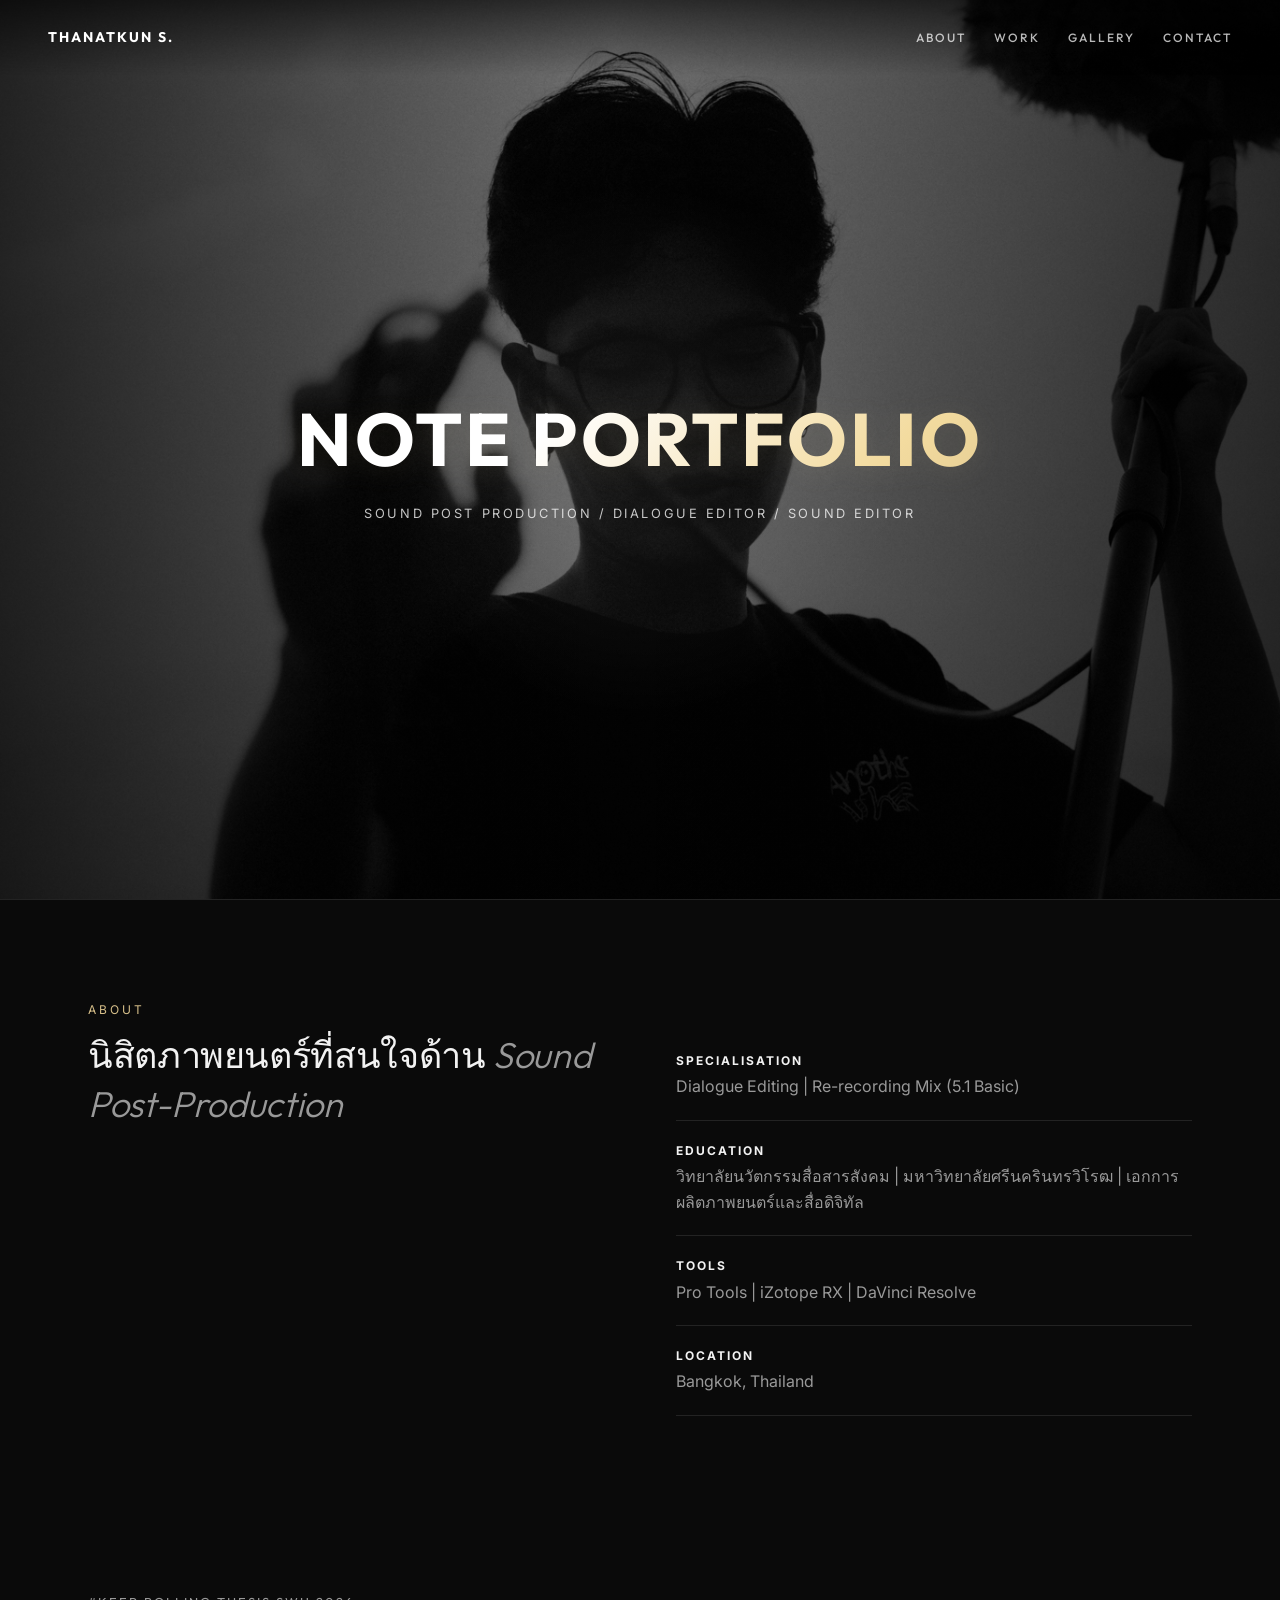
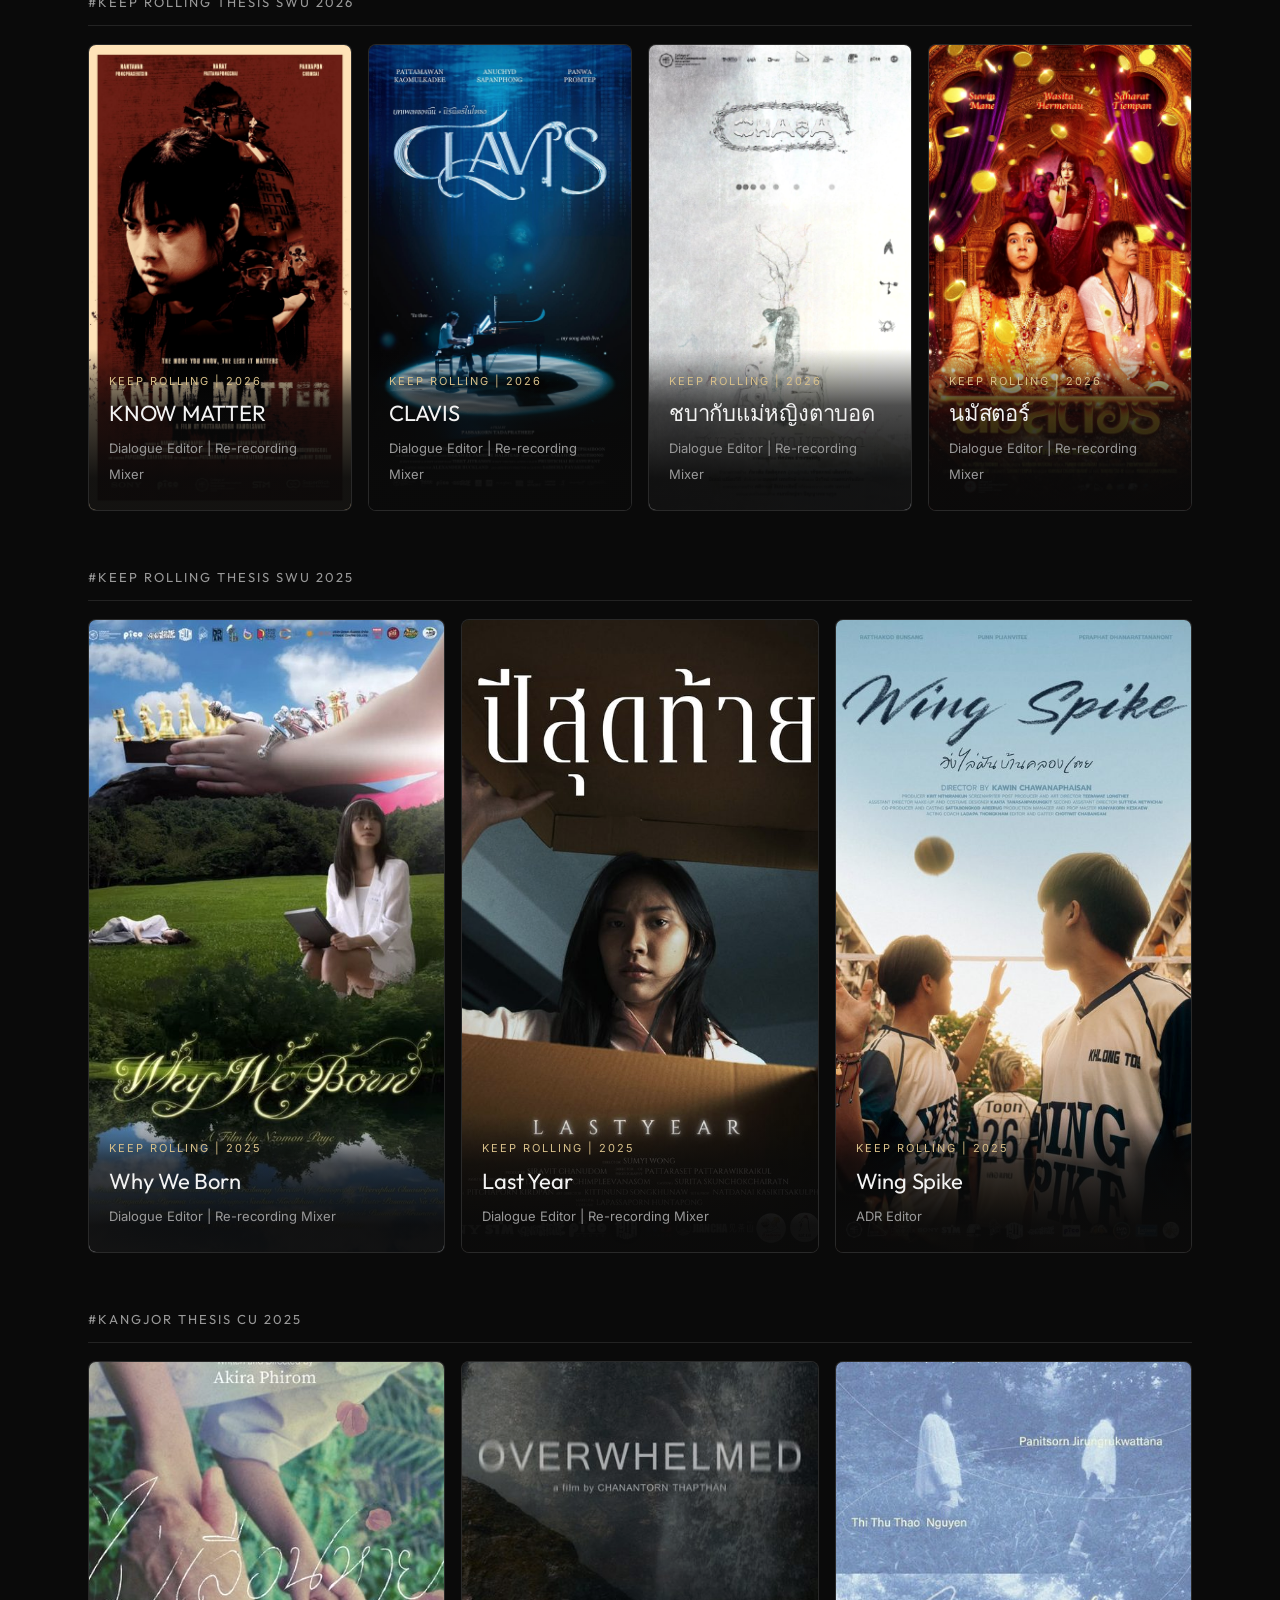
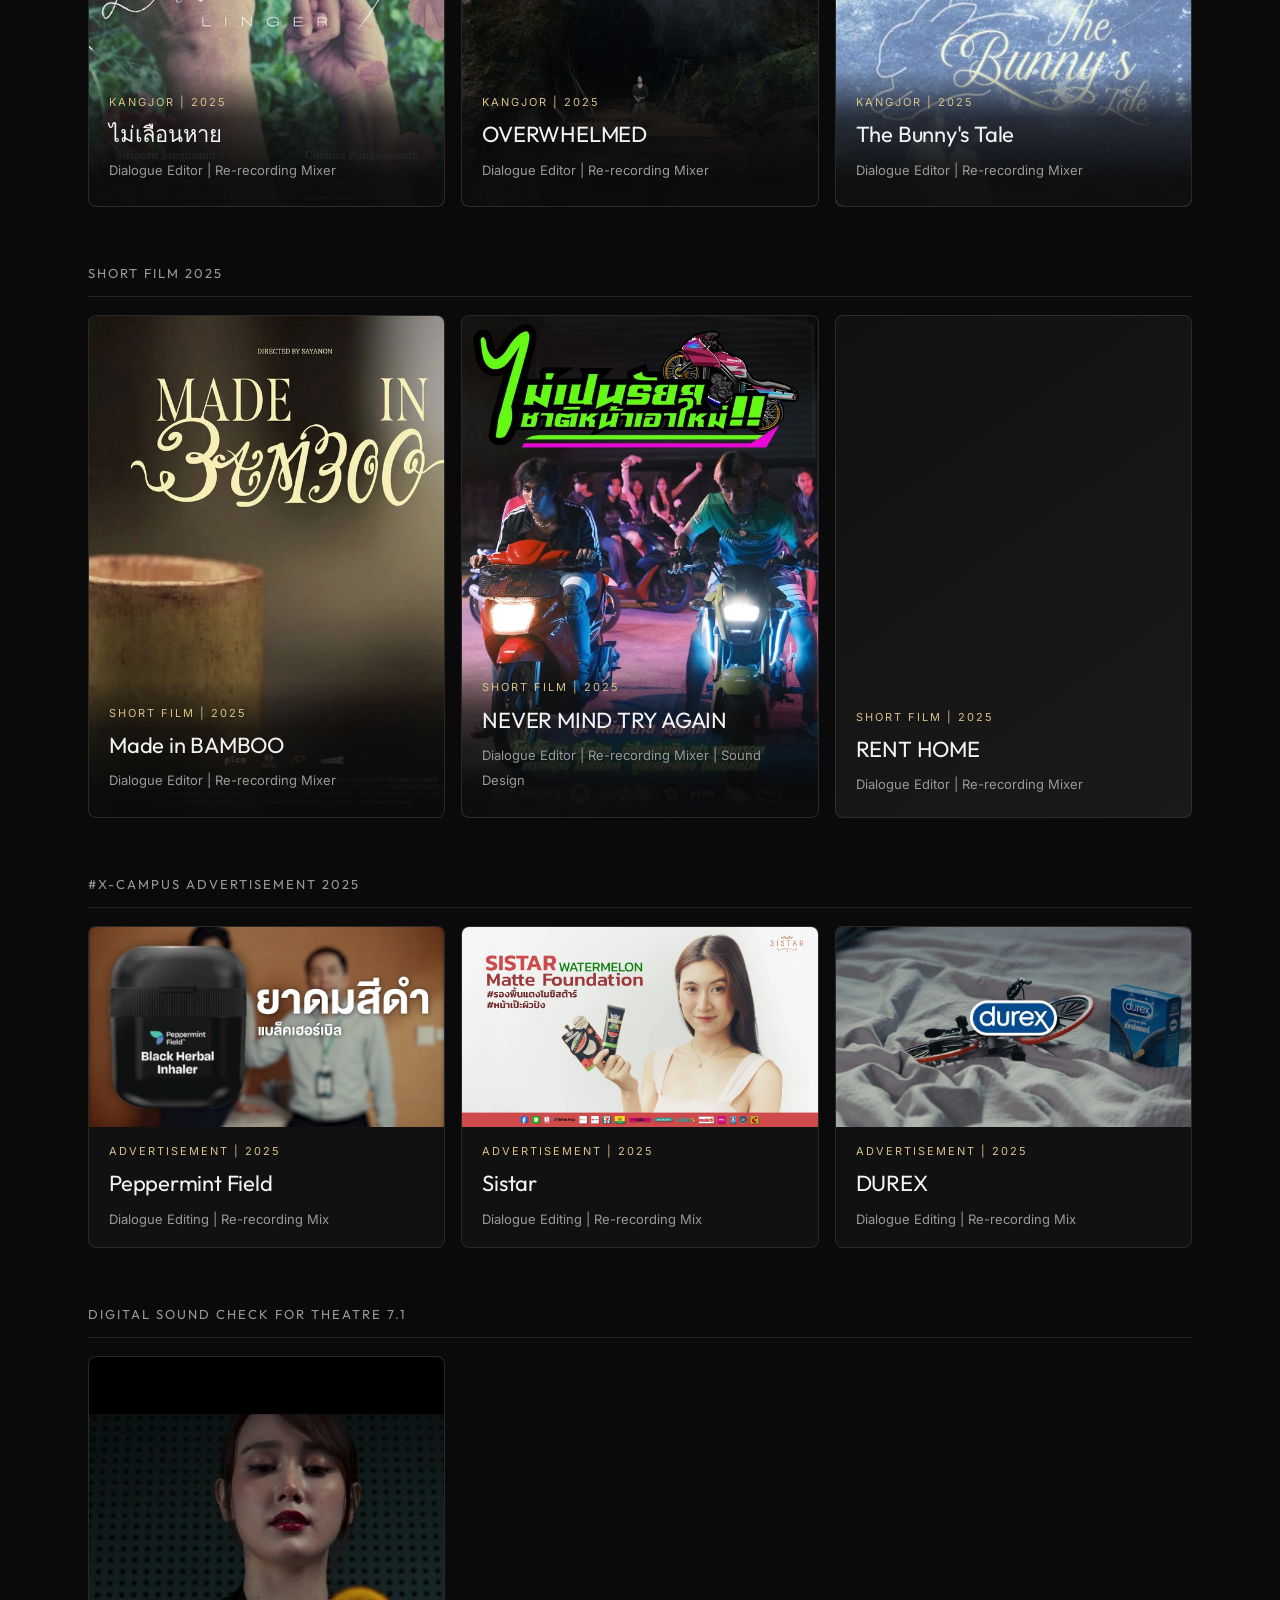
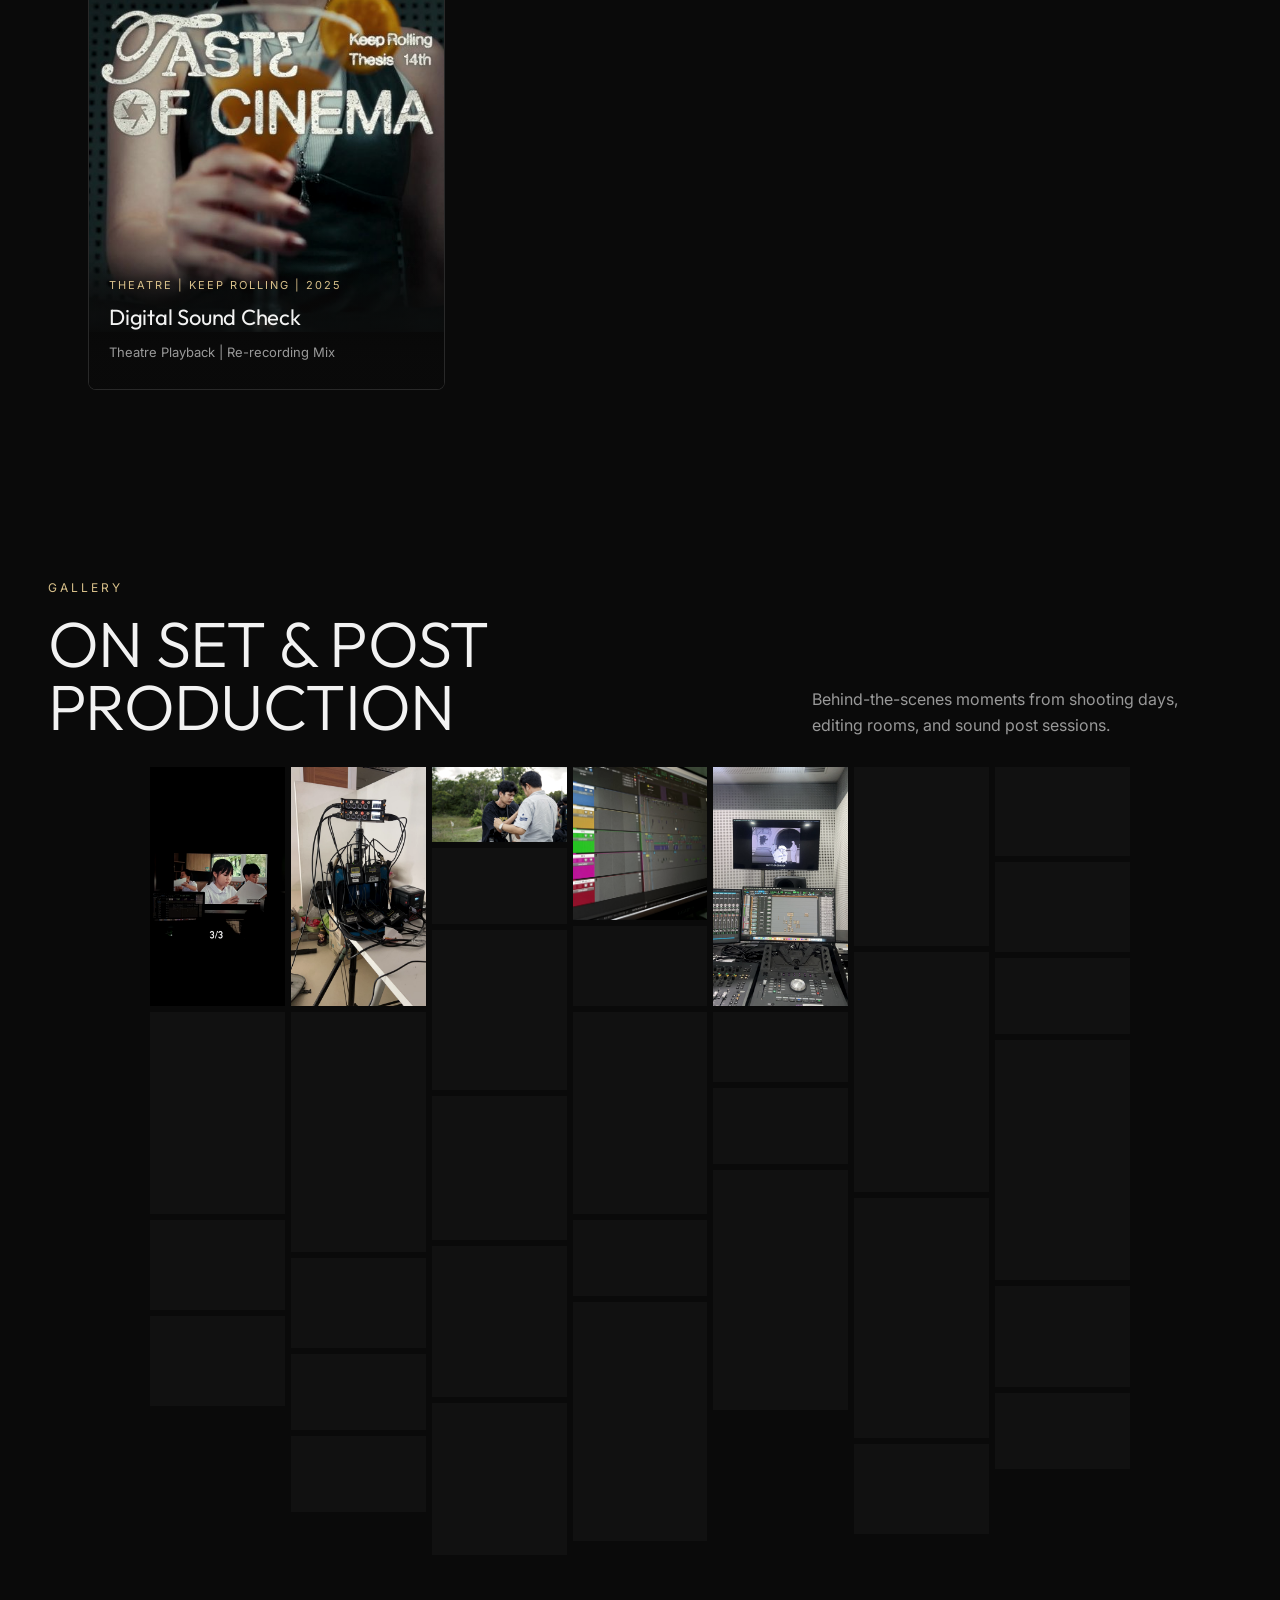
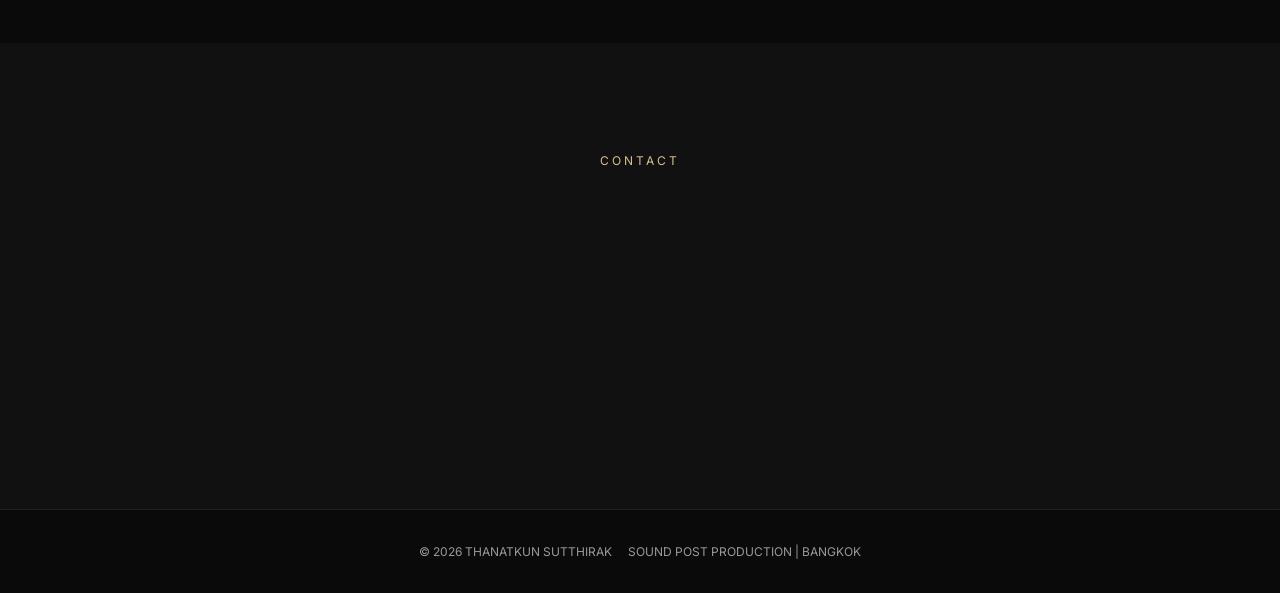
==== index.html @ f9498507 "Upgrade design, remove waveform, crop CU posters, style landscape grids, update custom domain config" ====
﻿<!DOCTYPE html>
<html lang="th">
<head>
  <meta charset="UTF-8">
  <meta name="viewport" content="width=device-width, initial-scale=1.0">
  <title>Thanatkun Sutthirak | Sound Post Production</title>
  <meta name="description" content="Portfolio of Thanatkun Sutthirak, a Bangkok-based dialogue editor and sound editor.">
  <meta name="theme-color" content="#0a0a0a">
  <link rel="canonical" href="https://thanatkun.site/">
  <meta property="og:title" content="Thanatkun Sutthirak | Sound Post Production">
  <meta property="og:description" content="Bangkok-based dialogue editor and sound editor for films, thesis films, advertising, and theatre sound checks.">
  <meta property="og:type" content="website">
  <meta property="og:url" content="https://thanatkun.site/">
  <meta property="og:image" content="https://thanatkun.site/profile.jpg">
  <meta name="twitter:card" content="summary_large_image">
  <meta name="twitter:title" content="Thanatkun Sutthirak | Sound Post Production">
  <meta name="twitter:description" content="Bangkok-based dialogue editor and sound editor for films, thesis films, advertising, and theatre sound checks.">
  <meta name="twitter:image" content="https://thanatkun.site/profile.jpg">
  <link rel="preconnect" href="https://fonts.googleapis.com">
  <link rel="preconnect" href="https://fonts.gstatic.com" crossorigin>
  <link href="https://fonts.googleapis.com/css2?family=Inter:wght@300;400;500;600&family=Outfit:wght@300;400;500;700&display=swap" rel="stylesheet">
  <link rel="stylesheet" href="style.css?v=20260505-gallery-fix">
</head>
<body>
  <header class="site-header">
    <a class="logo" href="#top">Thanatkun S.</a>
    <nav class="site-nav" aria-label="Main navigation">
      <a href="#about">About</a>
      <a href="#work">Work</a>
      <a href="#gallery">Gallery</a>
      <a href="#contact">Contact</a>
    </nav>
  </header>

  <main id="top">
    <section class="hero" aria-labelledby="hero-title">
      <div class="hero-content">
        <h1 id="hero-title">
          Note Portfolio
        </h1>
        <p class="hero-role">Sound Post Production / Dialogue Editor / Sound Editor</p>
      </div>
    </section>

    <section class="section about-section" id="about">
      <p class="section-label">About</p>
      <div class="about-grid reveal">
        <h2>นิสิตภาพยนตร์ที่สนใจด้าน <span>Sound Post-Production</span></h2>
        <div class="about-list">
          <p><strong>Specialisation</strong>Dialogue Editing | Re-recording Mix (5.1 Basic)</p>
          <p><strong>Education</strong>วิทยาลัยนวัตกรรมสื่อสารสังคม | มหาวิทยาลัยศรีนครินทรวิโรฒ | เอกการผลิตภาพยนตร์และสื่อดิจิทัล</p>
          <p><strong>Tools</strong>Pro Tools | iZotope RX | DaVinci Resolve</p>
          <p><strong>Location</strong>Bangkok, Thailand</p>
        </div>
      </div>
    </section>

    <section class="section work-section" id="work">
      <div class="work-group reveal">
        <h2>#Keep Rolling Thesis SWU 2026</h2>
        <div class="project-grid four-card-grid">
          <article class="project-card">
            <img src="know-matter-2026.jpg" alt="KNOW MATTER poster" loading="lazy" decoding="async">
            <div>
              <p>Keep Rolling | 2026</p>
              <h3>KNOW MATTER</h3>
              <span>Dialogue Editor | Re-recording Mixer</span>
            </div>
          </article>

          <article class="project-card">
            <img src="clavis-2026.jpg" alt="CLAVIS poster" loading="lazy" decoding="async">
            <div>
              <p>Keep Rolling | 2026</p>
              <h3>CLAVIS</h3>
              <span>Dialogue Editor | Re-recording Mixer</span>
            </div>
          </article>

          <article class="project-card">
            <img src="chaba-mae-ying-ta-bod-2026.jpg" alt="ชบากับแม่หญิงตาบอด poster" loading="lazy" decoding="async">
            <div>
              <p>Keep Rolling | 2026</p>
              <h3>ชบากับแม่หญิงตาบอด</h3>
              <span>Dialogue Editor | Re-recording Mixer</span>
            </div>
          </article>

          <article class="project-card">
            <img src="namastor-2026.jpg" alt="นมัสตอร์ poster" loading="lazy" decoding="async">
            <div>
              <p>Keep Rolling | 2026</p>
              <h3>นมัสตอร์</h3>
              <span>Dialogue Editor | Re-recording Mixer</span>
            </div>
          </article>
        </div>
      </div>

      <div class="work-group reveal">
        <h2>#Keep Rolling Thesis SWU 2025</h2>
        <div class="project-grid">
          <a class="project-card" href="https://www.youtube.com/watch?v=4tvajUfs5_w" target="_blank" rel="noopener">
            <img src="why-we-born.jpg" alt="Why We Born poster" loading="lazy" decoding="async">
            <div>
              <p>Keep Rolling | 2025</p>
              <h3>Why We Born</h3>
              <span>Dialogue Editor | Re-recording Mixer</span>
            </div>
          </a>

          <a class="project-card" href="https://www.youtube.com/watch?v=MvpM-JnXXBM" target="_blank" rel="noopener">
            <img src="last-year.jpg" alt="Last Year poster" loading="lazy" decoding="async">
            <div>
              <p>Keep Rolling | 2025</p>
              <h3>Last Year</h3>
              <span>Dialogue Editor | Re-recording Mixer</span>
            </div>
          </a>

          <a class="project-card" href="https://www.youtube.com/watch?v=b5ILCM1nLOA" target="_blank" rel="noopener">
            <img src="wing-spike.jpg" alt="Wing Spike poster" loading="lazy" decoding="async">
            <div>
              <p>Keep Rolling | 2025</p>
              <h3>Wing Spike</h3>
              <span>ADR Editor</span>
            </div>
          </a>
        </div>
      </div>

      <div class="work-group reveal">
        <h2>#KangJor Thesis CU 2025</h2>
        <div class="project-grid">
          <a class="project-card kangjor-card" href="https://www.youtube.com/watch?v=gkQliq4z3lQ" target="_blank" rel="noopener">
            <img src="linger.jpg" alt="ไม่เลือนหาย poster" loading="lazy" decoding="async">
            <div>
              <p>KangJor | 2025</p>
              <h3>ไม่เลือนหาย</h3>
              <span>Dialogue Editor | Re-recording Mixer</span>
            </div>
          </a>

          <a class="project-card kangjor-card" href="https://www.youtube.com/watch?v=Oz_cgzUUp4w" target="_blank" rel="noopener">
            <img src="overwhelmed.jpg" alt="OVERWHELMED poster" loading="lazy" decoding="async">
            <div>
              <p>KangJor | 2025</p>
              <h3>OVERWHELMED</h3>
              <span>Dialogue Editor | Re-recording Mixer</span>
            </div>
          </a>

          <a class="project-card kangjor-card" href="https://www.youtube.com/watch?v=j9j_jdq35QI" target="_blank" rel="noopener">
            <img src="the-bunnys-tale.jpg" alt="The Bunny's Tale poster" loading="lazy" decoding="async">
            <div>
              <p>KangJor | 2025</p>
              <h3>The Bunny's Tale</h3>
              <span>Dialogue Editor | Re-recording Mixer</span>
            </div>
          </a>
        </div>
      </div>

      <div class="work-group reveal">
        <h2>Short Film 2025</h2>
        <div class="project-grid">
          <a class="project-card" href="https://www.youtube.com/watch?v=iqfdlkCPumg" target="_blank" rel="noopener">
            <img src="made-in-bamboo.jpg" alt="Made in BAMBOO poster" loading="lazy" decoding="async">
            <div>
              <p>Short Film | 2025</p>
              <h3>Made in BAMBOO</h3>
              <span>Dialogue Editor | Re-recording Mixer</span>
            </div>
          </a>

          <a class="project-card" href="https://www.youtube.com/watch?v=5NWgCkBLGuA" target="_blank" rel="noopener">
            <img src="never-mind-try-again.jpg" alt="NEVER MIND TRY AGAIN poster" loading="lazy" decoding="async">
            <div>
              <p>Short Film | 2025</p>
              <h3>NEVER MIND TRY AGAIN</h3>
              <span>Dialogue Editor | Re-recording Mixer | Sound Design</span>
            </div>
          </a>

          <a class="project-card text-card" href="https://www.youtube.com/watch?v=iOaOwv6yx3s" target="_blank" rel="noopener">
            <div>
              <p>Short Film | 2025</p>
              <h3>RENT HOME</h3>
              <span>Dialogue Editor | Re-recording Mixer</span>
            </div>
          </a>
        </div>
      </div>

      <div class="work-group reveal">
        <h2>#X-Campus Advertisement 2025</h2>
        <div class="project-grid landscape-grid">
          <a class="project-card landscape-card" href="https://www.youtube.com/watch?v=zqVbQts84BQ" target="_blank" rel="noopener">
            <img src="peppermint-field.jpg" alt="Peppermint Field still" loading="lazy" decoding="async">
            <div>
              <p>Advertisement | 2025</p>
              <h3>Peppermint Field</h3>
              <span>Dialogue Editing | Re-recording Mix</span>
            </div>
          </a>

          <a class="project-card landscape-card" href="https://drive.google.com/file/d/1AbJUUeXs7xSMmUH0Igny-vZV5em4zcPN/view" target="_blank" rel="noopener">
            <img src="sistar.jpg" alt="Sistar still" loading="lazy" decoding="async">
            <div>
              <p>Advertisement | 2025</p>
              <h3>Sistar</h3>
              <span>Dialogue Editing | Re-recording Mix</span>
            </div>
          </a>

          <a class="project-card landscape-card" href="https://drive.google.com/file/d/1__cbBldE2Kwv7u8D7g-IWYQeKiO0UI8B/view" target="_blank" rel="noopener">
            <img src="durex.jpg" alt="DUREX still" loading="lazy" decoding="async">
            <div>
              <p>Advertisement | 2025</p>
              <h3>DUREX</h3>
              <span>Dialogue Editing | Re-recording Mix</span>
            </div>
          </a>
        </div>
      </div>

      <div class="work-group reveal">
        <h2>Digital Sound Check for Theatre 7.1</h2>
        <div class="project-grid">
          <a class="project-card" href="https://www.instagram.com/p/DJEE9-STZ1r/" target="_blank" rel="noopener">
            <img src="digital-sound-check.jpg" alt="Digital Sound Check poster" loading="lazy" decoding="async">
            <div>
              <p>Theatre | Keep Rolling | 2025</p>
              <h3>Digital Sound Check</h3>
              <span>Theatre Playback | Re-recording Mix</span>
            </div>
          </a>
        </div>
      </div>
    </section>

    <section class="section gallery-section" id="gallery">
      <p class="section-label">Gallery</p>
      <div class="gallery-heading reveal">
        <h2>On Set & Post Production</h2>
        <p>Behind-the-scenes moments from shooting days, editing rooms, and sound post sessions.</p>
      </div>

      <div class="gallery-grid reveal" aria-label="On set and post production photo gallery">
        <figure class="gallery-card tall">
          <img src="gallery/gallery-01.jpg" alt="On set and post production gallery photo 1" loading="lazy" decoding="async">
        </figure>
        <figure class="gallery-card">
          <img src="gallery/gallery-02.jpg" alt="On set and post production gallery photo 2" loading="lazy" decoding="async">
        </figure>
        <figure class="gallery-card wide">
          <img src="gallery/gallery-03.jpg" alt="On set and post production gallery photo 3" loading="lazy" decoding="async">
        </figure>
        <figure class="gallery-card">
          <img src="gallery/gallery-04.jpg" alt="On set and post production gallery photo 4" loading="lazy" decoding="async">
        </figure>
        <figure class="gallery-card tall">
          <img src="gallery/gallery-05.jpg" alt="On set and post production gallery photo 5" loading="lazy" decoding="async">
        </figure>
        <figure class="gallery-card">
          <img src="gallery/gallery-06.jpg" alt="On set and post production gallery photo 6" loading="lazy" decoding="async">
        </figure>
        <figure class="gallery-card">
          <img src="gallery/gallery-07.jpg" alt="On set and post production gallery photo 7" loading="lazy" decoding="async">
        </figure>
        <figure class="gallery-card wide">
          <img src="gallery/gallery-08.jpg" alt="On set and post production gallery photo 8" loading="lazy" decoding="async">
        </figure>
        <figure class="gallery-card">
          <img src="gallery/gallery-09.jpg" alt="On set and post production gallery photo 9" loading="lazy" decoding="async">
        </figure>
        <figure class="gallery-card">
          <img src="gallery/gallery-10.jpg" alt="On set and post production gallery photo 10" loading="lazy" decoding="async">
        </figure>
        <figure class="gallery-card tall">
          <img src="gallery/gallery-11.jpg" alt="On set and post production gallery photo 11" loading="lazy" decoding="async">
        </figure>
        <figure class="gallery-card">
          <img src="gallery/gallery-12.jpg" alt="On set and post production gallery photo 12" loading="lazy" decoding="async">
        </figure>
        <figure class="gallery-card">
          <img src="gallery/gallery-13.jpg" alt="On set and post production gallery photo 13" loading="lazy" decoding="async">
        </figure>
        <figure class="gallery-card wide">
          <img src="gallery/gallery-14.jpg" alt="On set and post production gallery photo 14" loading="lazy" decoding="async">
        </figure>
        <figure class="gallery-card">
          <img src="gallery/gallery-15.jpg" alt="On set and post production gallery photo 15" loading="lazy" decoding="async">
        </figure>
        <figure class="gallery-card tall">
          <img src="gallery/gallery-16.jpg" alt="On set and post production gallery photo 16" loading="lazy" decoding="async">
        </figure>
        <figure class="gallery-card">
          <img src="gallery/gallery-17.jpg" alt="On set and post production gallery photo 17" loading="lazy" decoding="async">
        </figure>
        <figure class="gallery-card">
          <img src="gallery/gallery-18.jpg" alt="On set and post production gallery photo 18" loading="lazy" decoding="async">
        </figure>
        <figure class="gallery-card wide">
          <img src="gallery/gallery-19.jpg" alt="On set and post production gallery photo 19" loading="lazy" decoding="async">
        </figure>
        <figure class="gallery-card">
          <img src="gallery/gallery-20.jpg" alt="On set and post production gallery photo 20" loading="lazy" decoding="async">
        </figure>
        <figure class="gallery-card tall">
          <img src="gallery/gallery-21.jpg" alt="On set and post production gallery photo 21" loading="lazy" decoding="async">
        </figure>
        <figure class="gallery-card">
          <img src="gallery/gallery-22.jpg" alt="On set and post production gallery photo 22" loading="lazy" decoding="async">
        </figure>
        <figure class="gallery-card wide">
          <img src="gallery/gallery-23.jpg" alt="On set and post production gallery photo 23" loading="lazy" decoding="async">
        </figure>
        <figure class="gallery-card">
          <img src="gallery/gallery-24.jpg" alt="On set and post production gallery photo 24" loading="lazy" decoding="async">
        </figure>
        <figure class="gallery-card">
          <img src="gallery/gallery-25.jpg" alt="On set and post production gallery photo 25" loading="lazy" decoding="async">
        </figure>
        <figure class="gallery-card tall">
          <img src="gallery/gallery-26.jpg" alt="On set and post production gallery photo 26" loading="lazy" decoding="async">
        </figure>
        <figure class="gallery-card">
          <img src="gallery/gallery-27.jpg" alt="On set and post production gallery photo 27" loading="lazy" decoding="async">
        </figure>
        <figure class="gallery-card wide">
          <img src="gallery/gallery-28.jpg" alt="On set and post production gallery photo 28" loading="lazy" decoding="async">
        </figure>
        <figure class="gallery-card">
          <img src="gallery/gallery-29.jpg" alt="On set and post production gallery photo 29" loading="lazy" decoding="async">
        </figure>
        <figure class="gallery-card">
          <img src="gallery/gallery-30.jpg" alt="On set and post production gallery photo 30" loading="lazy" decoding="async">
        </figure>
        <figure class="gallery-card tall">
          <img src="gallery/gallery-31.jpg" alt="On set and post production gallery photo 31" loading="lazy" decoding="async">
        </figure>
        <figure class="gallery-card">
          <img src="gallery/gallery-32.jpg" alt="On set and post production gallery photo 32" loading="lazy" decoding="async">
        </figure>
        <figure class="gallery-card wide">
          <img src="gallery/gallery-33.jpg" alt="On set and post production gallery photo 33" loading="lazy" decoding="async">
        </figure>
        <figure class="gallery-card">
          <img src="gallery/gallery-34.jpg" alt="On set and post production gallery photo 34" loading="lazy" decoding="async">
        </figure>
      </div>
    </section>

    <section class="contact-section" id="contact">
      <p class="section-label">Contact</p>
      <h2 class="reveal">Let's work together.</h2>
      <p class="contact-text reveal">สนใจร่วมงานด้วยกัน ติดต่อมาได้เลยครับ</p>

      <div class="contact-links reveal">
        <a href="mailto:noteza007kub@gmail.com" aria-label="Send email to noteza007kub@gmail.com">
          <span class="contact-icon" aria-hidden="true">
            <svg viewBox="0 0 24 24" focusable="false">
              <path d="M4 6h16v12H4V6Z"></path>
              <path d="m4 7 8 6 8-6"></path>
            </svg>
          </span>
          <span class="contact-detail">
            <span>Email</span>
            <strong>noteza007kub@gmail.com</strong>
          </span>
        </a>
        <a href="tel:0934162623" aria-label="Call 093-416-2623">
          <span class="contact-icon" aria-hidden="true">
            <svg viewBox="0 0 24 24" focusable="false">
              <path d="M8.4 4.8 10 8.6l-1.7 1.7c.9 1.9 2.5 3.5 4.4 4.4l1.7-1.7 3.8 1.6-.6 4c-.1.8-.8 1.4-1.6 1.4A12 12 0 0 1 4 8c0-.8.6-1.5 1.4-1.6l3-.6Z"></path>
            </svg>
          </span>
          <span class="contact-detail">
            <span>Phone</span>
            <strong>093-416-2623</strong>
          </span>
        </a>
        <a href="https://instagram.com/_notezx" target="_blank" rel="noopener" aria-label="Open Instagram profile">
          <span class="contact-icon" aria-hidden="true">
            <svg viewBox="0 0 24 24" focusable="false">
              <rect x="5" y="5" width="14" height="14" rx="4"></rect>
              <circle cx="12" cy="12" r="3.2"></circle>
              <path d="M16.8 7.4h.1"></path>
            </svg>
          </span>
          <span class="contact-detail">
            <span>Instagram</span>
            <strong>@_notezx</strong>
          </span>
        </a>
      </div>
    </section>
  </main>

  <div class="image-lightbox" id="image-lightbox" aria-hidden="true">
    <button class="lightbox-close" type="button" aria-label="Close gallery image">Close</button>
    <img src="" alt="">
  </div>

  <footer class="site-footer">
    <p>© 2026 Thanatkun Sutthirak</p>
    <p>Sound Post Production | Bangkok</p>
  </footer>

  <script src="script.js?v=20260505-gallery-fix"></script>
</body>
</html>
---- style.css ----
﻿:root {
  --background: #0a0a0a;
  --surface: #111111;
  --surface-light: #1a1a1a;
  --text: #f2f2f2;
  --muted: #999999;
  --soft: #555555;
  --accent: #d8c08a;
  --border: rgba(255, 255, 255, 0.1);
}

* {
  box-sizing: border-box;
}

html {
  scroll-behavior: smooth;
  scroll-padding-top: 88px;
}

body {
  margin: 0;
  background: var(--background);
  color: var(--text);
  font-family: 'Inter', Arial, Helvetica, sans-serif;
  font-size: 16px;
  line-height: 1.6;
}

h1, h2, h3, h4, h5, h6 {
  font-family: 'Outfit', sans-serif;
  font-weight: 600;
  letter-spacing: -0.01em;
}

img {
  max-width: 100%;
  display: block;
}

a {
  color: inherit;
}

.site-header {
  position: fixed;
  top: 0;
  left: 0;
  right: 0;
  z-index: 10;
  display: flex;
  justify-content: space-between;
  align-items: center;
  gap: 24px;
  padding: 24px 48px;
  background: linear-gradient(to bottom, rgba(0, 0, 0, 0.6) 0%, rgba(0, 0, 0, 0) 100%);
  border-bottom: none;
}

.logo {
  font-size: 14px;
  letter-spacing: 2px;
  text-decoration: none;
  text-transform: uppercase;
  font-family: 'Outfit', sans-serif;
  font-weight: 700;
  color: #ffffff;
  transition: color 0.3s ease;
}

.logo:hover {
  color: var(--accent);
}

.site-nav {
  display: flex;
  gap: 28px;
}

.site-nav a {
  color: rgba(255, 255, 255, 0.72);
  font-size: 12px;
  letter-spacing: 2px;
  text-decoration: none;
  text-transform: uppercase;
  font-family: 'Outfit', sans-serif;
  font-weight: 500;
  position: relative;
  padding: 4px 0;
  transition: color 0.3s ease;
}

.site-nav a::after {
  content: '';
  position: absolute;
  bottom: 0;
  left: 0;
  width: 100%;
  height: 1px;
  background-color: var(--accent);
  transform: scaleX(0);
  transform-origin: right;
  transition: transform 0.3s ease;
}

.site-nav a:hover {
  color: var(--accent);
}

.site-nav a:hover::after {
  transform: scaleX(1);
  transform-origin: left;
}

.hero {
  position: relative;
  min-height: 100svh;
  display: grid;
  place-items: center;
  padding: 120px 48px 96px;
  overflow: hidden;
  isolation: isolate;
  text-align: center;
  border-bottom: 1px solid var(--border);
}

.hero::before,
.hero::after {
  content: "";
  position: absolute;
  inset: 0;
}

.hero::before {
  z-index: -2;
  background: url("profile.jpg") 18% center / cover no-repeat;
  filter: grayscale(1);
  transform: scale(1.04);
  transform-origin: center;
}

.hero::after {
  z-index: -1;
  background:
    radial-gradient(circle at center, rgba(255, 255, 255, 0.08), rgba(0, 0, 0, 0) 34%),
    linear-gradient(90deg, rgba(0, 0, 0, 0.74), rgba(0, 0, 0, 0.22) 48%, rgba(0, 0, 0, 0.7)),
    linear-gradient(180deg, rgba(0, 0, 0, 0.34), rgba(0, 0, 0, 0.46));
}

.hero-content {
  position: relative;
  z-index: 2;
  width: min(980px, 100%);
}

.eyebrow,
.section-label {
  color: var(--accent);
  font-size: 12px;
  letter-spacing: 3px;
  text-transform: uppercase;
}

.hero .eyebrow {
  margin: 0;
  color: rgba(255, 255, 255, 0.86);
  font-size: clamp(12px, 1vw, 15px);
  letter-spacing: 0.52em;
  text-transform: uppercase;
}

.hero h1 {
  margin: 0;
  font-size: clamp(38px, 5.8vw, 88px);
  line-height: 1.1;
  font-weight: 700;
  letter-spacing: 0.04em;
  text-transform: uppercase;
  text-wrap: balance;
  white-space: nowrap;
  background: linear-gradient(135deg, #ffffff 40%, #f3db9f 75%, #d8c08a 100%);
  -webkit-background-clip: text;
  -webkit-text-fill-color: transparent;
  filter: drop-shadow(0 4px 12px rgba(216, 192, 138, 0.1));
}

.hero-role {
  max-width: 760px;
  margin: 24px auto 0;
  color: rgba(255, 255, 255, 0.76);
  font-size: clamp(12px, 1vw, 15px);
  letter-spacing: 0.2em;
  text-transform: uppercase;
}


.section {
  max-width: 1200px;
  margin: 0 auto;
  padding: 88px 48px;
}

.about-grid {
  display: grid;
  grid-template-columns: 1fr 1fr;
  gap: 72px;
}

.about-grid h2 {
  margin: 0;
  font-size: 36px;
  line-height: 1.35;
  font-weight: 300;
}

.about-grid h2 span {
  color: var(--muted);
  font-style: italic;
}

.about-list p {
  margin: 0;
  padding: 20px 0;
  border-bottom: 1px solid var(--border);
  color: var(--muted);
}

.about-list strong {
  display: block;
  margin-bottom: 4px;
  color: var(--text);
  font-size: 12px;
  letter-spacing: 2px;
  text-transform: uppercase;
}

.work-group {
  margin-top: 56px;
}

.work-section > .work-group:first-child {
  margin-top: 0;
}

.work-group h2 {
  margin: 0 0 18px;
  padding-bottom: 12px;
  color: var(--muted);
  font-size: 13px;
  font-weight: 400;
  letter-spacing: 2px;
  text-transform: uppercase;
  border-bottom: 1px solid var(--border);
}

.project-grid {
  display: grid;
  grid-template-columns: repeat(3, 1fr);
  gap: 16px;
}

.four-card-grid {
  grid-template-columns: repeat(4, 1fr);
}

.project-card {
  position: relative;
  min-height: 360px;
  overflow: hidden;
  background: var(--surface);
  border: 1px solid var(--border);
  border-radius: 8px;
  text-decoration: none;
  transition: transform 0.4s cubic-bezier(0.16, 1, 0.3, 1), border-color 0.4s ease, box-shadow 0.4s ease;
}

.project-card:hover {
  transform: translateY(-6px);
  border-color: rgba(216, 192, 138, 0.42);
  box-shadow: 0 16px 40px rgba(0, 0, 0, 0.65), 0 0 1px rgba(216, 192, 138, 0.15);
}

.project-card img {
  width: 100%;
  height: 100%;
  object-fit: cover;
  transition: transform 0.6s cubic-bezier(0.16, 1, 0.3, 1), filter 0.6s ease;
  filter: grayscale(0.1) contrast(1.02);
}

.project-card:hover img {
  transform: scale(1.05);
  filter: grayscale(0) contrast(1.04);
}

.kangjor-card img {
  transform: scale(1.42);
}

.kangjor-card:hover img {
  transform: scale(1.49);
  filter: grayscale(0) contrast(1.04);
}

.project-card div {
  position: absolute;
  inset: auto 0 0 0;
  padding: 24px 20px;
  background: linear-gradient(to top, rgba(10, 10, 10, 0.96) 20%, rgba(10, 10, 10, 0.72) 65%, transparent);
  transition: background-color 0.4s ease;
}

.project-card:hover div {
  background: linear-gradient(to top, rgba(10, 10, 10, 0.98) 30%, rgba(10, 10, 10, 0.78) 70%, transparent);
}

.project-card p {
  margin: 0 0 6px;
  color: var(--accent);
  font-size: 11px;
  letter-spacing: 2px;
  text-transform: uppercase;
}

.project-card h3 {
  margin: 0 0 4px;
  font-size: 22px;
  font-weight: 400;
  color: var(--text);
}

.project-card span {
  color: var(--muted);
  font-size: 13px;
}

.text-card {
  display: flex;
  align-items: flex-end;
  padding: 20px;
  background: linear-gradient(145deg, var(--surface), var(--surface-light));
}

.text-card div {
  position: static;
  padding: 0;
  background: none;
}

.landscape-grid {
  grid-template-columns: repeat(3, 1fr);
  gap: 16px;
}

.landscape-card {
  display: flex;
  flex-direction: column;
  min-height: auto;
}

.landscape-card img {
  width: 100%;
  aspect-ratio: 16 / 9;
  object-fit: cover;
}

.landscape-card div {
  position: static;
  padding: 16px 20px;
  background: var(--surface);
  transition: background-color 0.4s ease;
}

.landscape-card:hover div {
  background: var(--surface-light);
}

.gallery-section {
  max-width: none;
  padding-left: 0;
  padding-right: 0;
}

.gallery-section > .section-label,
.gallery-heading {
  width: min(1200px, calc(100% - 96px));
  margin-left: auto;
  margin-right: auto;
}

.gallery-heading {
  display: flex;
  justify-content: space-between;
  align-items: flex-end;
  gap: 40px;
  margin-top: 16px;
  margin-bottom: 28px;
}

.gallery-heading h2 {
  max-width: 720px;
  margin: 0;
  font-size: clamp(34px, 5vw, 68px);
  line-height: 0.98;
  font-weight: 300;
  text-transform: uppercase;
}

.gallery-heading p {
  max-width: 420px;
  margin: 0;
  color: var(--muted);
}

.gallery-grid {
  columns: 132px;
  column-gap: 6px;
  width: min(980px, calc(100% - 48px));
  margin: 0 auto;
}

.gallery-card {
  position: relative;
  display: block;
  break-inside: avoid;
  margin: 0;
  margin-bottom: 6px;
  overflow: hidden;
  background: var(--surface);
  cursor: zoom-in;
}

.gallery-card.wide {
  column-span: none;
}

.gallery-card.tall {
  column-span: none;
}

.gallery-card img {
  width: 100%;
  height: auto;
  filter: grayscale(0.22) contrast(1.04);
  transition: transform 0.4s ease, filter 0.4s ease;
}

.gallery-card:hover img {
  transform: scale(1.04);
  filter: grayscale(0) contrast(1.02);
}

.gallery-card:focus-within {
  outline: 1px solid rgba(216, 192, 138, 0.72);
  outline-offset: 3px;
}

.image-lightbox {
  position: fixed;
  inset: 0;
  z-index: 30;
  display: grid;
  place-items: center;
  padding: 72px 24px 32px;
  background: rgba(0, 0, 0, 0.9);
  opacity: 0;
  visibility: hidden;
  pointer-events: none;
  transition: opacity 0.25s ease, visibility 0.25s ease;
}

.image-lightbox.open {
  opacity: 1;
  visibility: visible;
  pointer-events: auto;
}

.image-lightbox img {
  max-width: min(1120px, 96vw);
  max-height: 82vh;
  object-fit: contain;
  box-shadow: 0 24px 72px rgba(0, 0, 0, 0.5);
}

.lightbox-close {
  position: absolute;
  top: 24px;
  right: 24px;
  padding: 10px 14px;
  color: var(--text);
  font: inherit;
  font-size: 12px;
  letter-spacing: 2px;
  text-transform: uppercase;
  background: rgba(255, 255, 255, 0.08);
  border: 1px solid var(--border);
  cursor: pointer;
}

.lightbox-close:hover {
  background: rgba(216, 192, 138, 0.18);
  border-color: rgba(216, 192, 138, 0.56);
}

body.lightbox-open {
  overflow: hidden;
}

.contact-section {
  padding: 96px 48px;
  background: var(--surface);
  text-align: center;
}

.contact-section h2 {
  margin: 12px 0 16px;
  font-size: 72px;
  line-height: 1;
  font-weight: 300;
}

.contact-text {
  color: var(--muted);
}

.contact-links {
  display: flex;
  justify-content: center;
  flex-wrap: wrap;
  gap: 16px;
  margin-top: 40px;
}

.contact-links a {
  display: flex;
  align-items: center;
  gap: 14px;
  min-width: 260px;
  padding: 16px 18px;
  background: rgba(255, 255, 255, 0.03);
  border: 1px solid var(--border);
  border-radius: 8px;
  text-decoration: none;
  transition: background 0.25s ease, border-color 0.25s ease, transform 0.25s ease;
}

.contact-links a:hover {
  background: rgba(216, 192, 138, 0.12);
  border-color: rgba(216, 192, 138, 0.62);
  transform: translateY(-4px);
}

.contact-icon {
  flex: 0 0 auto;
  display: grid;
  place-items: center;
  width: 42px;
  height: 42px;
  color: var(--text);
  border: 1px solid var(--border);
  border-radius: 50%;
}

.contact-icon svg {
  width: 22px;
  height: 22px;
  fill: none;
  stroke: currentColor;
  stroke-width: 1.7;
  stroke-linecap: round;
  stroke-linejoin: round;
}

.contact-detail {
  display: block;
  min-width: 0;
  text-align: left;
}

.contact-detail span {
  display: block;
  color: rgba(255, 255, 255, 0.78);
  font-size: 12px;
  letter-spacing: 2px;
  text-transform: uppercase;
}

.contact-detail strong {
  display: block;
  margin-top: 2px;
  overflow-wrap: anywhere;
  color: var(--text);
  font-size: 14px;
  font-weight: 400;
}

.site-footer {
  display: flex;
  justify-content: center;
  align-items: center;
  flex-wrap: wrap;
  gap: 16px;
  padding: 32px 24px;
  color: var(--muted);
  font-size: 12px;
  text-align: center;
  text-transform: uppercase;
  border-top: 1px solid var(--border);
}

.site-footer p {
  margin: 0;
}

.reveal {
  opacity: 0;
  transform: translateY(20px);
  transition: opacity 0.6s ease, transform 0.6s ease;
}

.reveal.visible {
  opacity: 1;
  transform: translateY(0);
}

@media (max-width: 900px) {
  .site-header {
    padding: 18px 24px;
  }

  .hero {
    min-height: 100svh;
    padding: 112px 24px 72px;
  }

  .hero h1 {
    margin-top: 26px;
  }

  .hero .eyebrow {
    letter-spacing: 0.34em;
  }

  .hero-role {
    letter-spacing: 0.16em;
  }

  .section {
    padding: 72px 24px;
  }

  .about-grid {
    grid-template-columns: 1fr;
    gap: 32px;
  }

  .project-grid {
    grid-template-columns: repeat(2, 1fr);
  }

  .landscape-grid {
    grid-template-columns: repeat(2, 1fr);
  }

  .gallery-heading {
    display: block;
    width: calc(100% - 48px);
  }

  .gallery-section > .section-label {
    width: calc(100% - 48px);
  }

  .gallery-heading p {
    margin-top: 16px;
  }

  .gallery-grid {
    columns: 120px;
    width: calc(100% - 48px);
  }

  .contact-section {
    padding: 80px 24px;
  }

  .contact-section h2 {
    font-size: 52px;
  }
}

@media (max-width: 620px) {
  .site-header {
    align-items: flex-start;
    flex-direction: column;
    gap: 12px;
    padding: 16px 18px 14px;
    background: linear-gradient(to bottom, rgba(0, 0, 0, 0.78), rgba(0, 0, 0, 0.18), rgba(0, 0, 0, 0));
  }

  .logo {
    font-size: 11px;
    letter-spacing: 1.6px;
  }

  .site-nav {
    display: grid;
    grid-template-columns: repeat(4, minmax(0, 1fr));
    gap: 0;
    width: 100%;
    max-width: none;
  }

  .site-nav a {
    min-width: 0;
    padding: 4px 0;
    font-size: 10px;
    letter-spacing: 1px;
    text-align: center;
  }

  .hero {
    padding: 132px 20px 64px;
  }

  .hero .eyebrow {
    letter-spacing: 0.18em;
    line-height: 1.5;
  }

  .hero h1 {
    font-size: clamp(30px, 8.8vw, 40px);
    letter-spacing: 0.02em;
  }

  .hero-role {
    font-size: 12px;
    letter-spacing: 0.1em;
    line-height: 1.8;
  }

  .about-grid h2 {
    font-size: 28px;
  }

  .project-grid {
    grid-template-columns: 1fr;
  }

  .project-card {
    min-height: 360px;
  }

  .landscape-card {
    min-height: auto;
  }

  .gallery-heading h2 {
    font-size: 34px;
  }

  .gallery-grid {
    columns: 104px;
    width: calc(100% - 32px);
    column-gap: 5px;
  }

  .gallery-card,
  .gallery-card.wide,
  .gallery-card.tall {
    margin-bottom: 5px;
  }

  .site-footer {
    flex-direction: column;
    padding: 24px;
  }
}

@media (max-width: 420px) {
  .gallery-grid {
    columns: 2;
  }

  .gallery-card,
  .gallery-card.wide,
  .gallery-card.tall {
    column-span: none;
  }
}
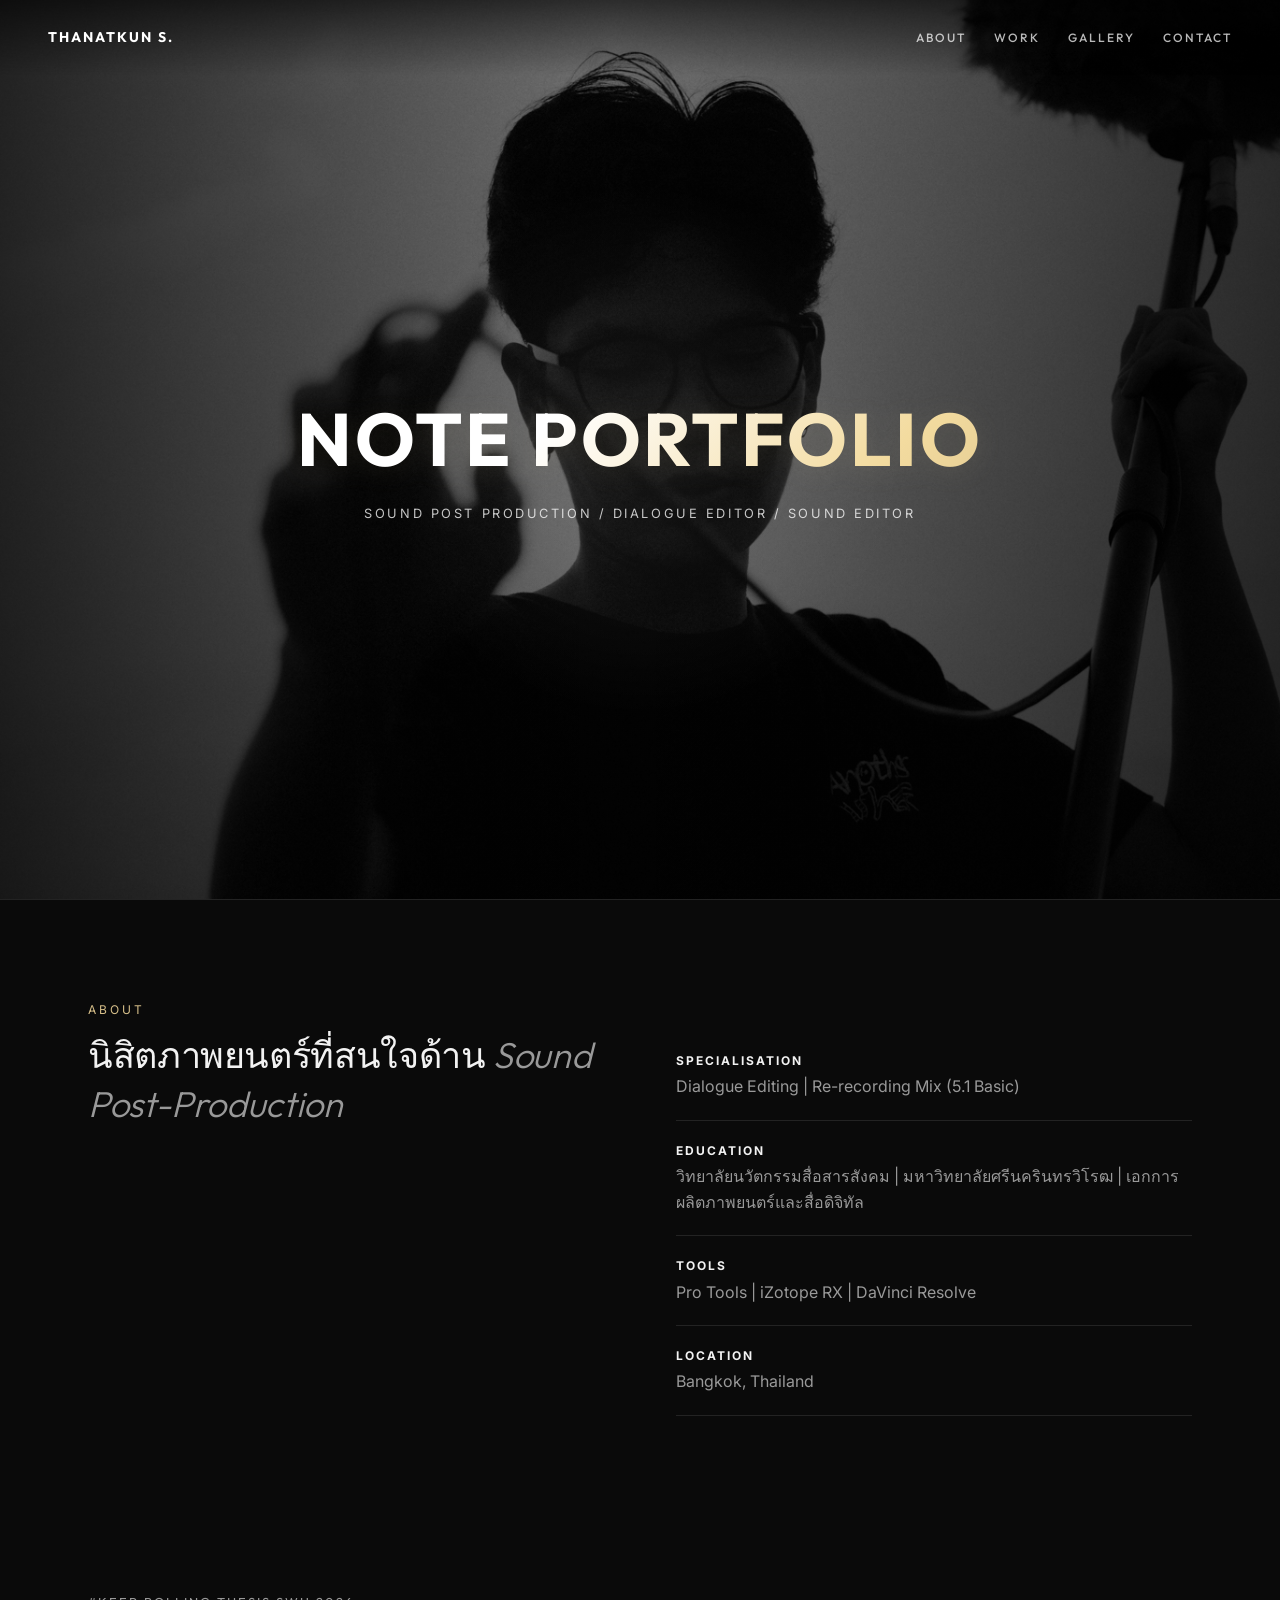
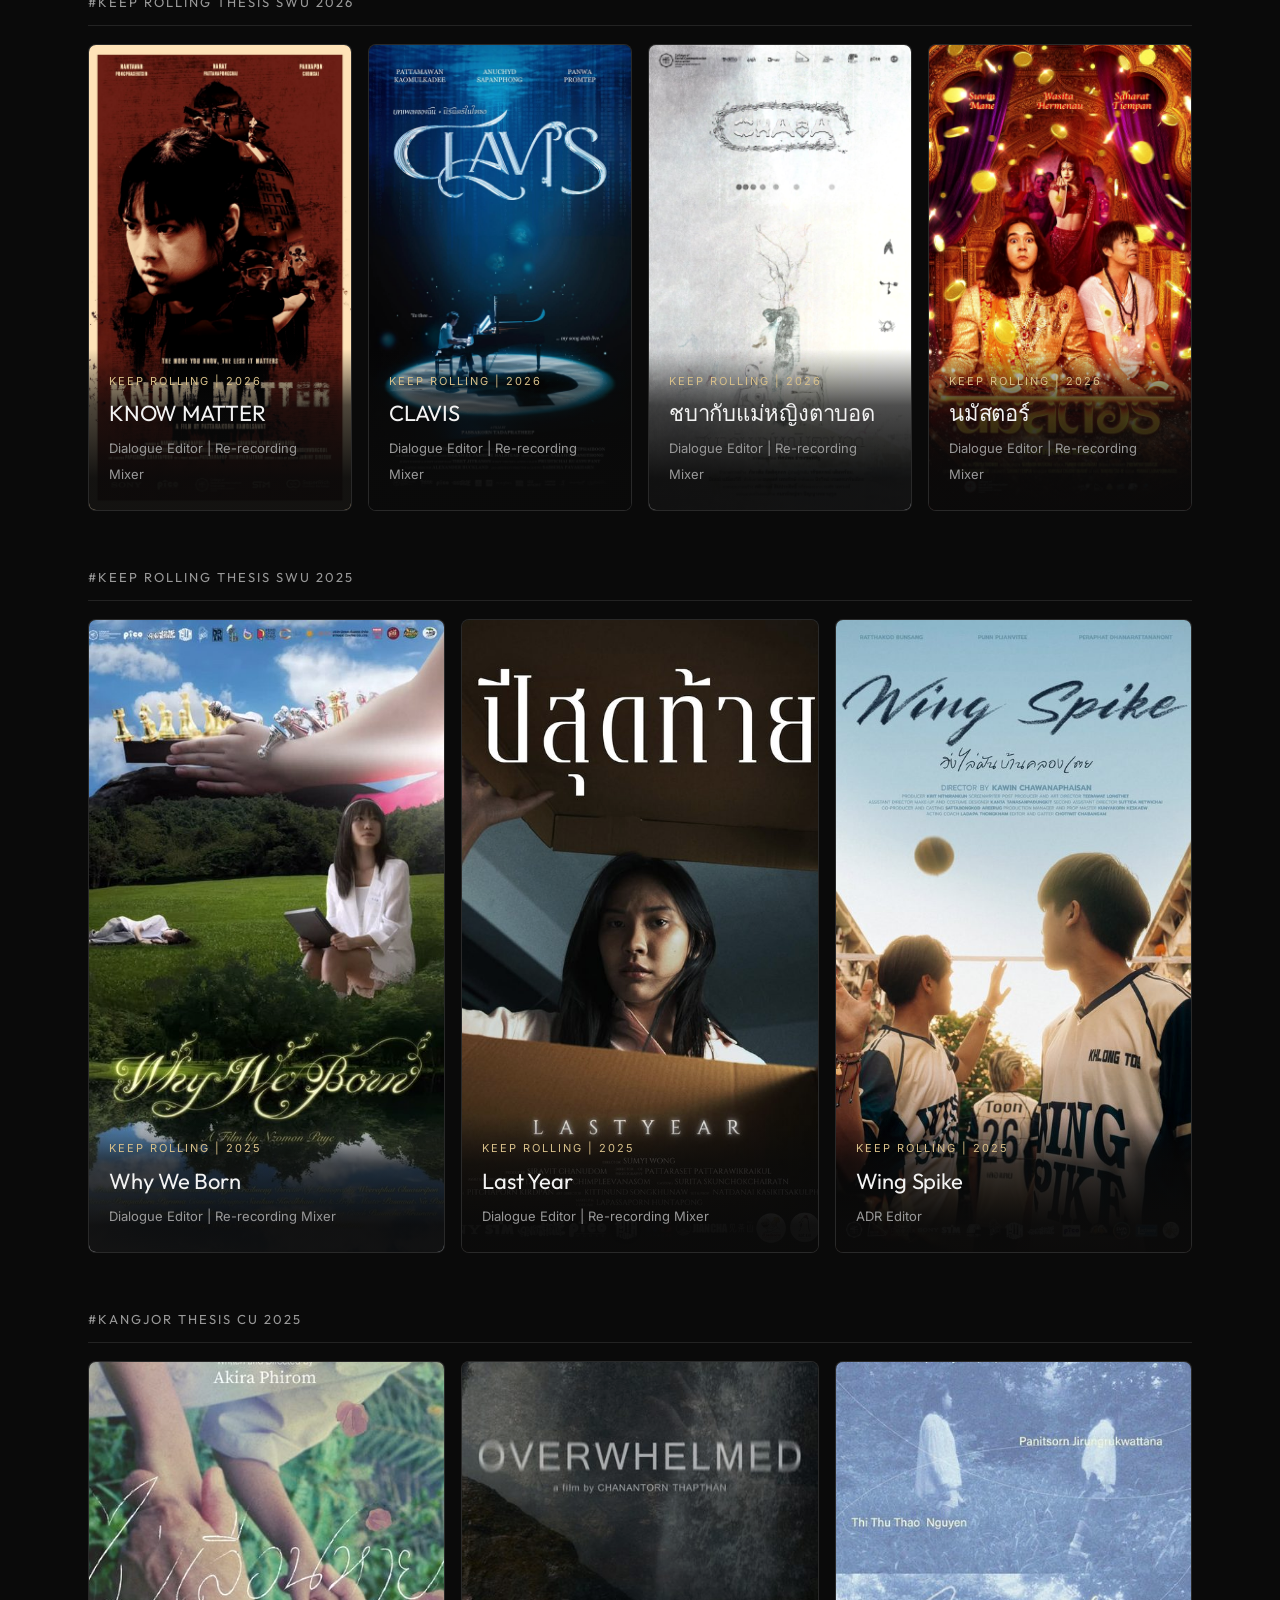
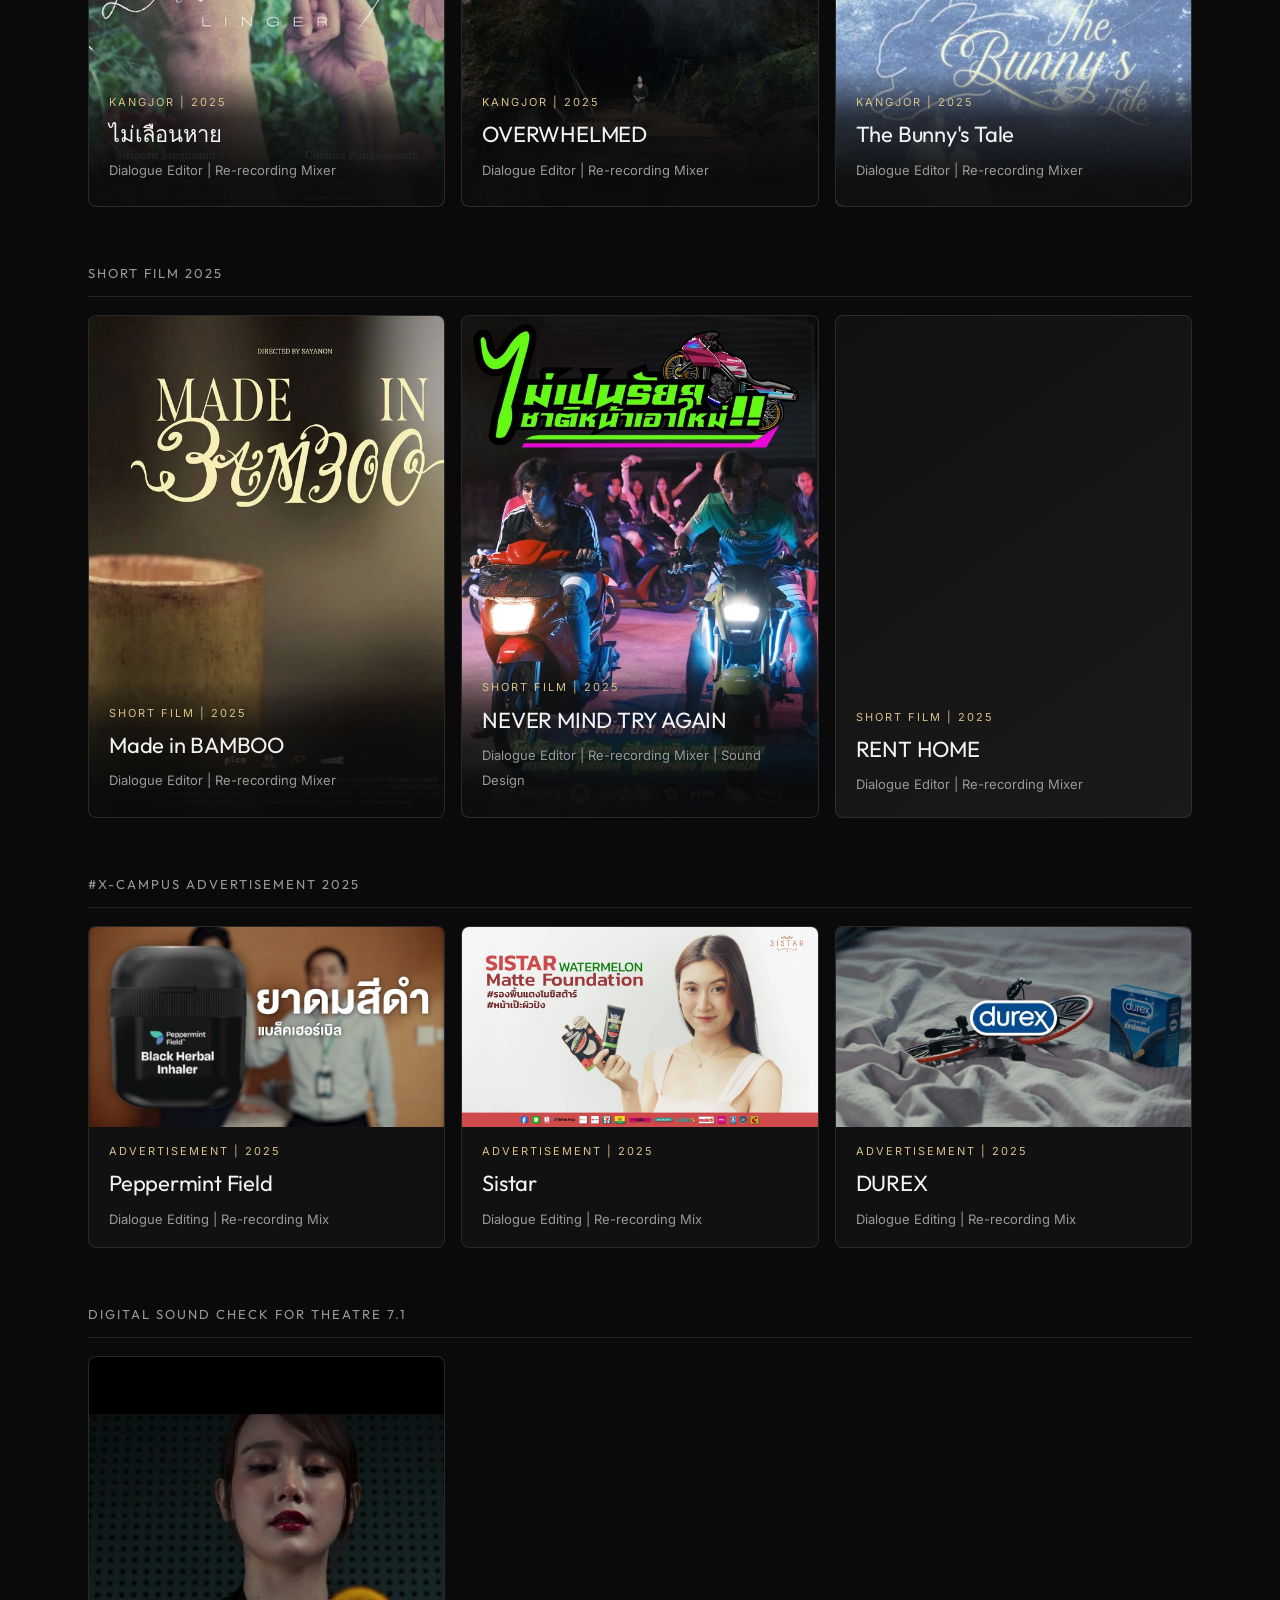
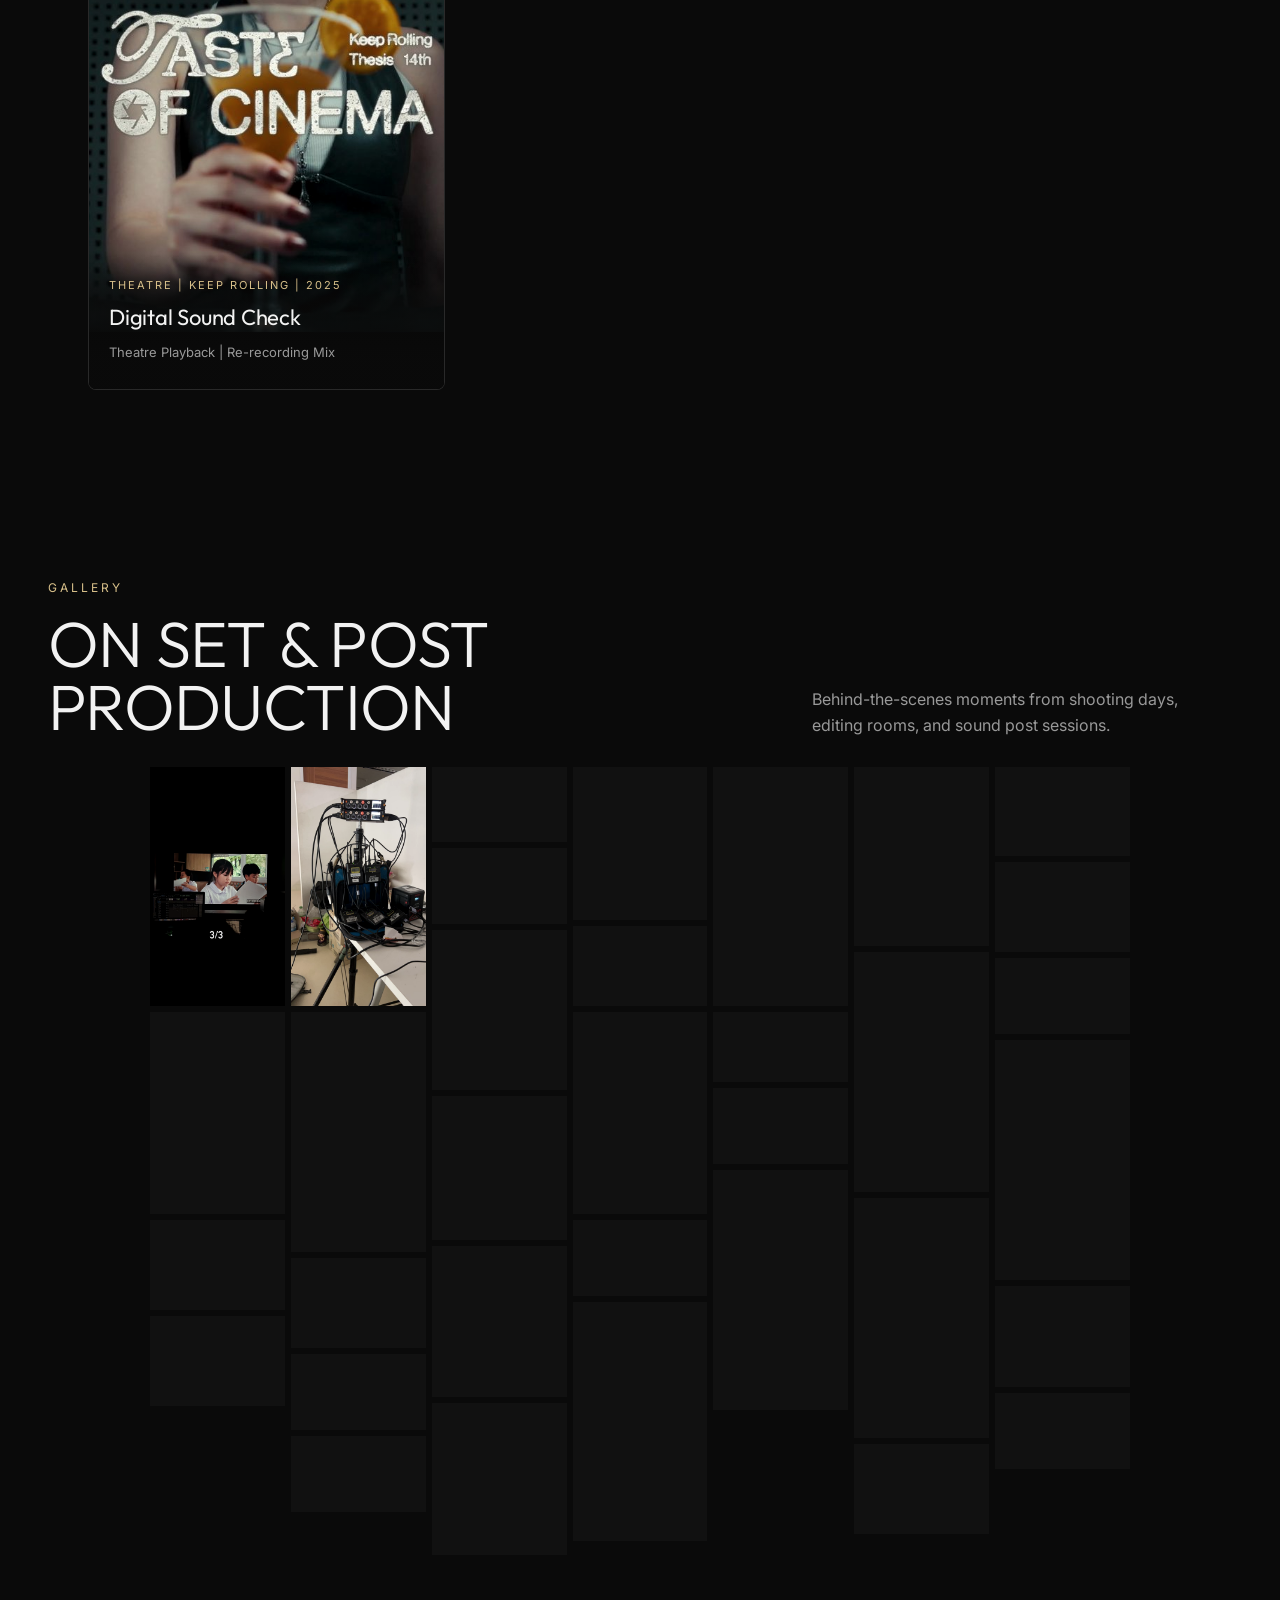
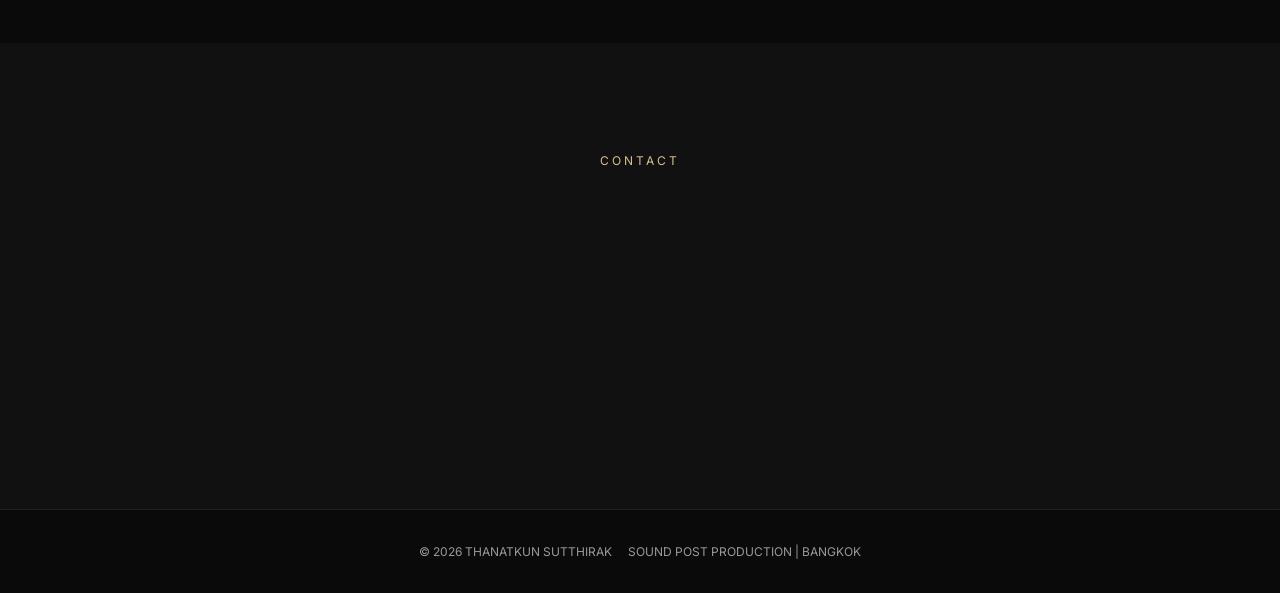
==== commit cef649e7: "Add golden soundwave favicon logo to website and link in index.html" ====
--- a/index.html
+++ b/index.html
@@ -7,6 +7,7 @@
   <meta name="description" content="Portfolio of Thanatkun Sutthirak, a Bangkok-based dialogue editor and sound editor.">
   <meta name="theme-color" content="#0a0a0a">
   <link rel="canonical" href="https://thanatkun.site/">
+  <link rel="icon" type="image/jpeg" href="favicon.jpg">
   <meta property="og:title" content="Thanatkun Sutthirak | Sound Post Production">
   <meta property="og:description" content="Bangkok-based dialogue editor and sound editor for films, thesis films, advertising, and theatre sound checks.">
   <meta property="og:type" content="website">
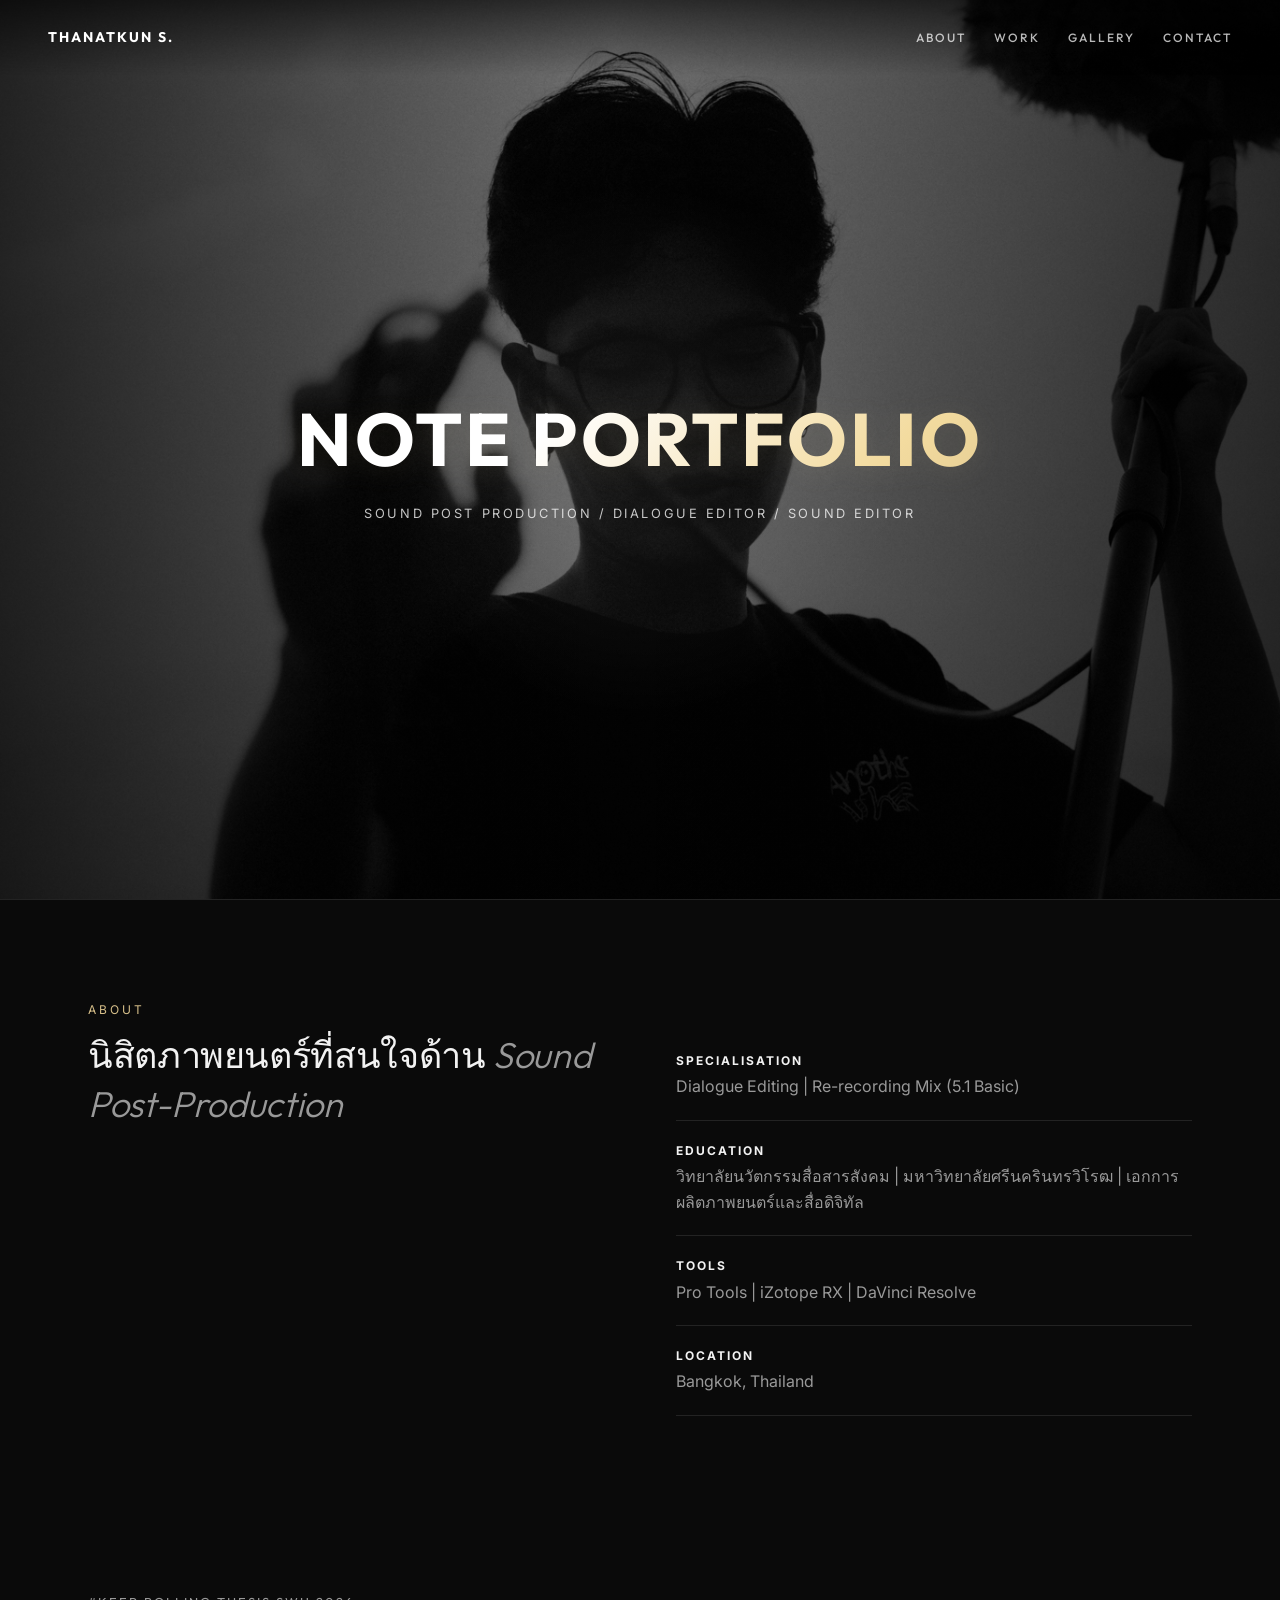
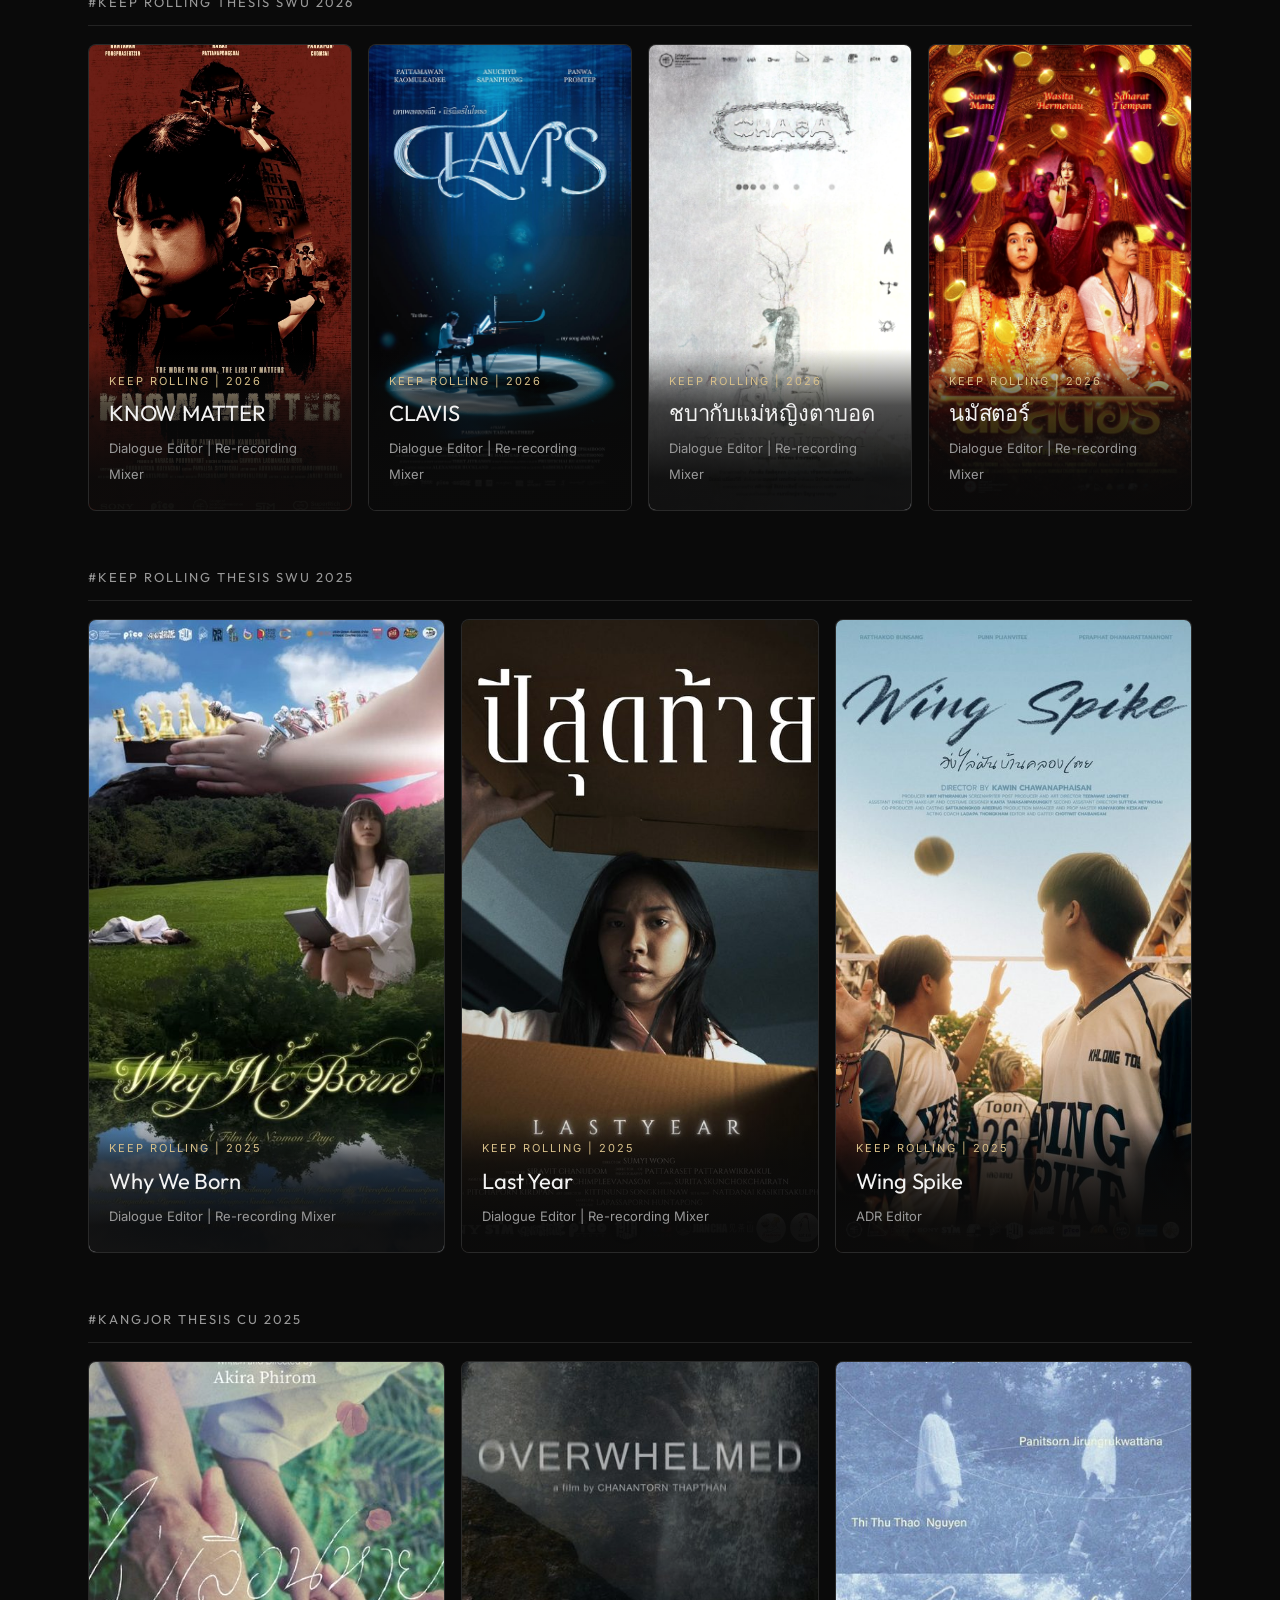
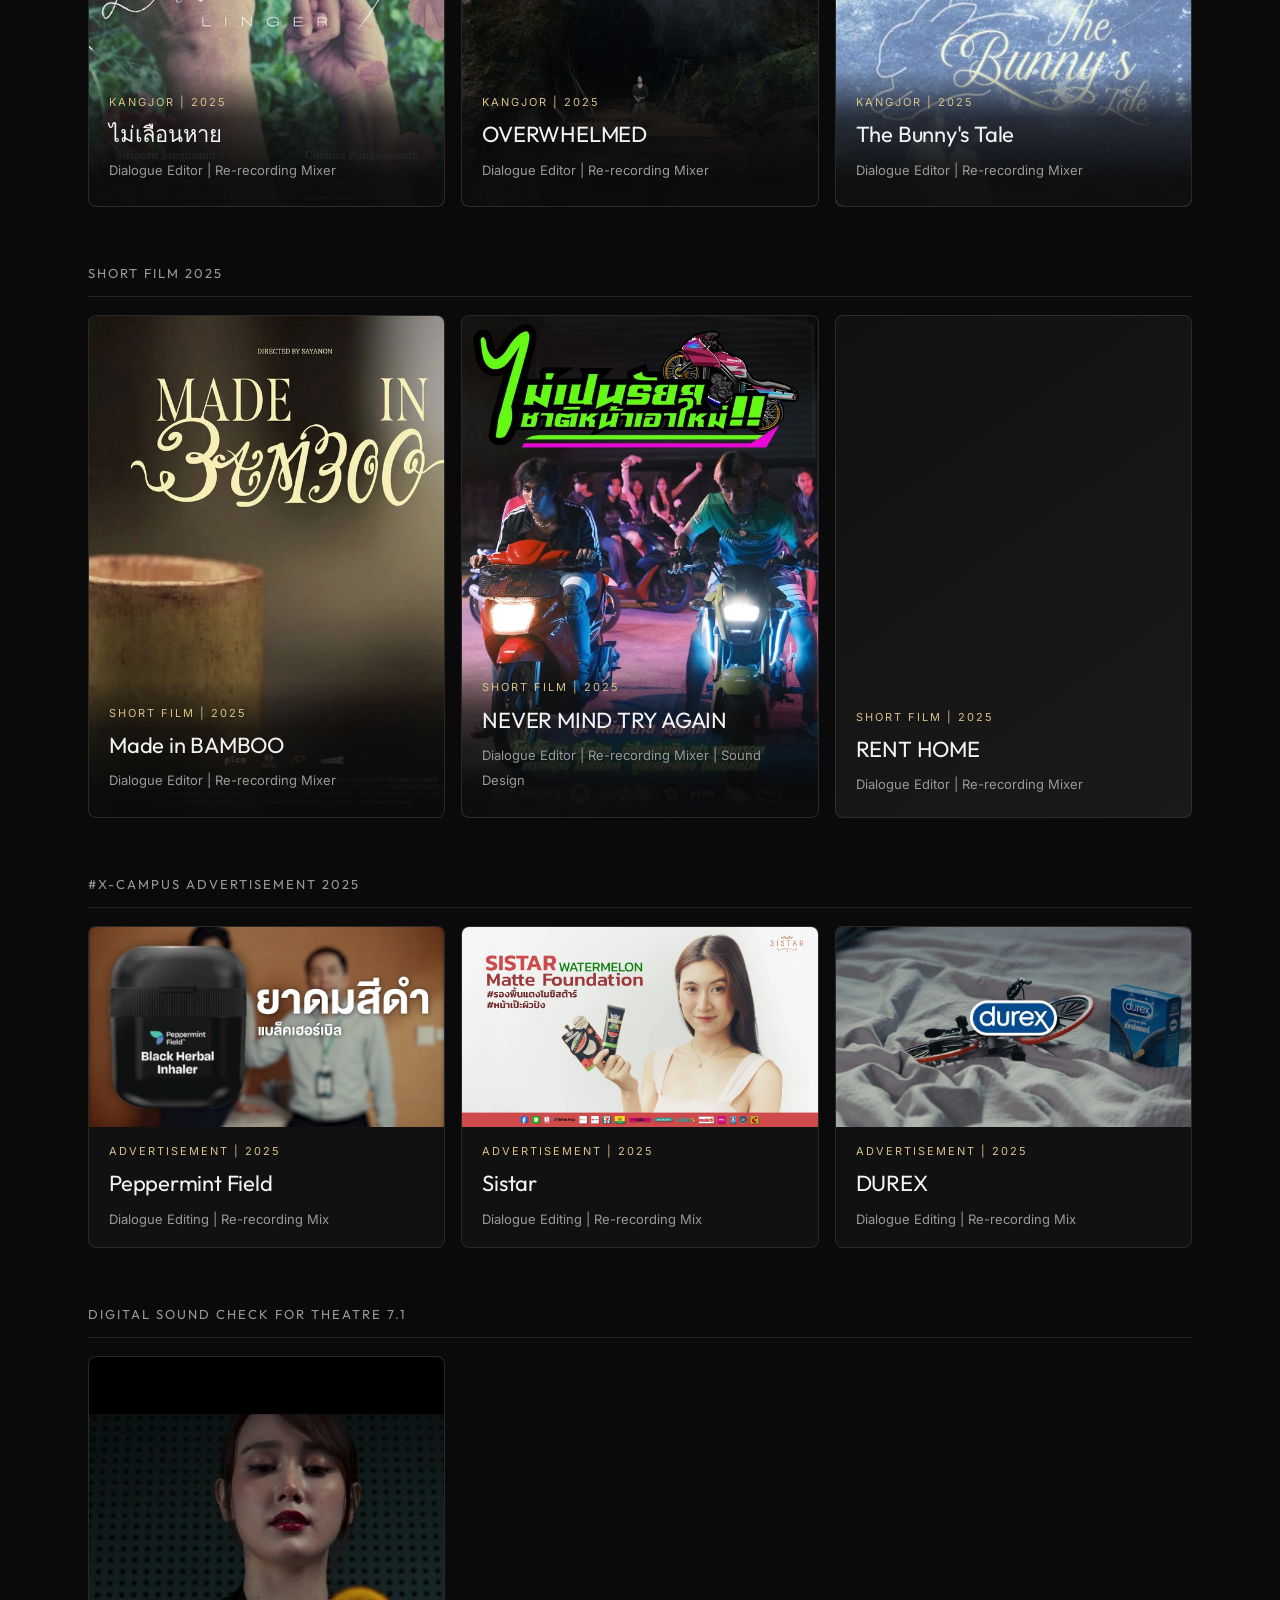
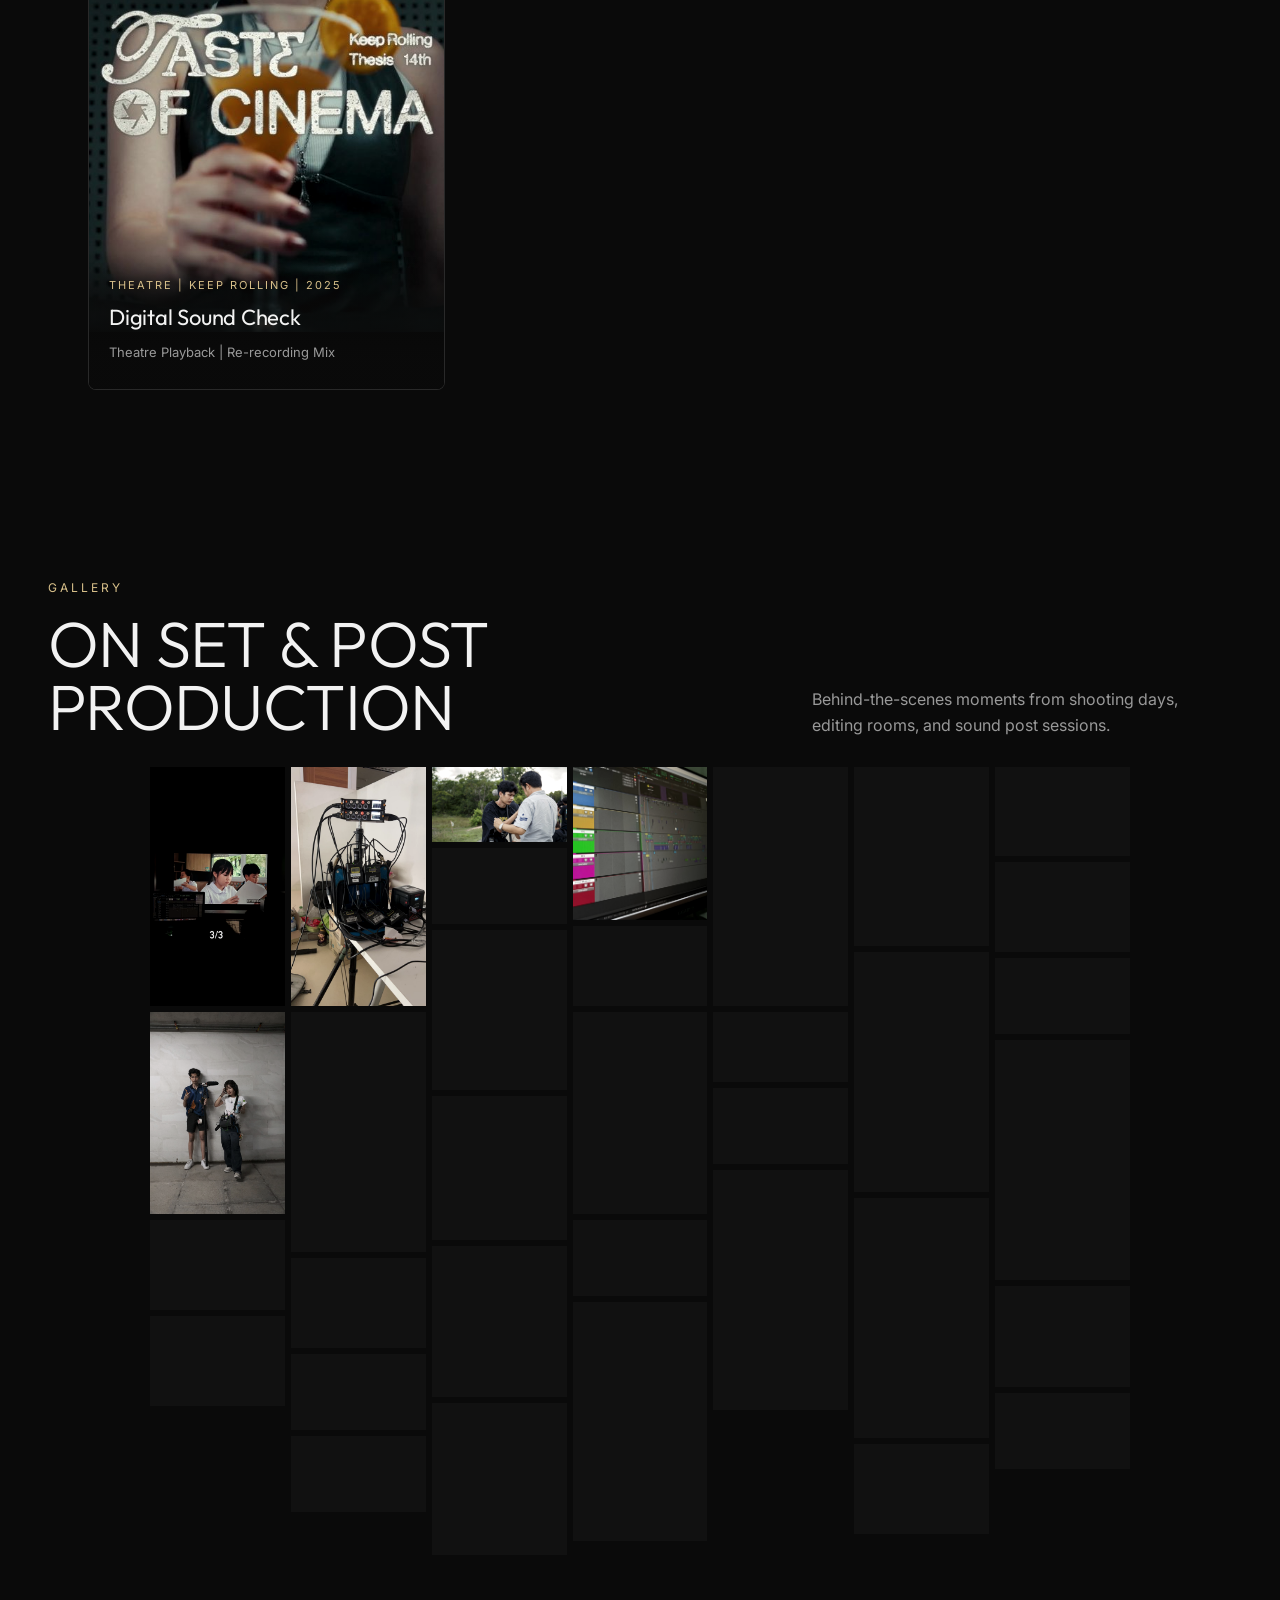
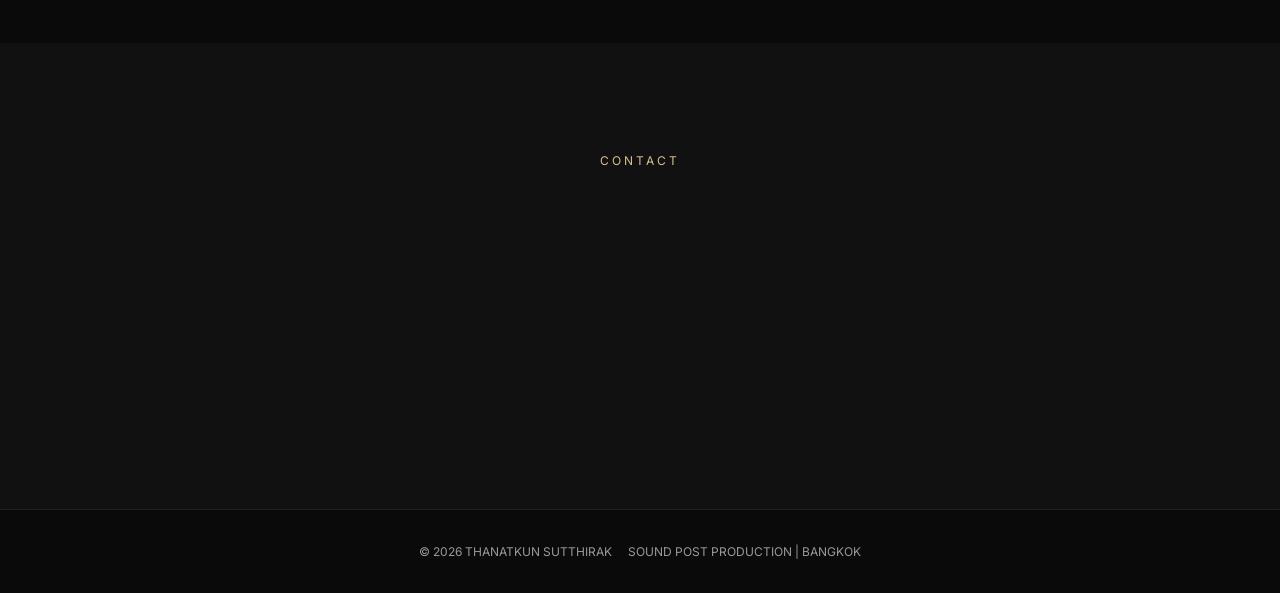
==== commit a240ddfa: "Scale and crop KNOW MATTER poster by 1.1x to remove baked borders" ====
--- a/index.html
+++ b/index.html
@@ -60,7 +60,7 @@
       <div class="work-group reveal">
         <h2>#Keep Rolling Thesis SWU 2026</h2>
         <div class="project-grid four-card-grid">
-          <article class="project-card">
+          <article class="project-card know-matter-card">
             <img src="know-matter-2026.jpg" alt="KNOW MATTER poster" loading="lazy" decoding="async">
             <div>
               <p>Keep Rolling | 2026</p>
--- a/style.css
+++ b/style.css
@@ -302,6 +302,15 @@
   filter: grayscale(0) contrast(1.04);
 }
 
+.know-matter-card img {
+  transform: scale(1.1);
+}
+
+.know-matter-card:hover img {
+  transform: scale(1.15);
+  filter: grayscale(0) contrast(1.04);
+}
+
 .project-card div {
   position: absolute;
   inset: auto 0 0 0;
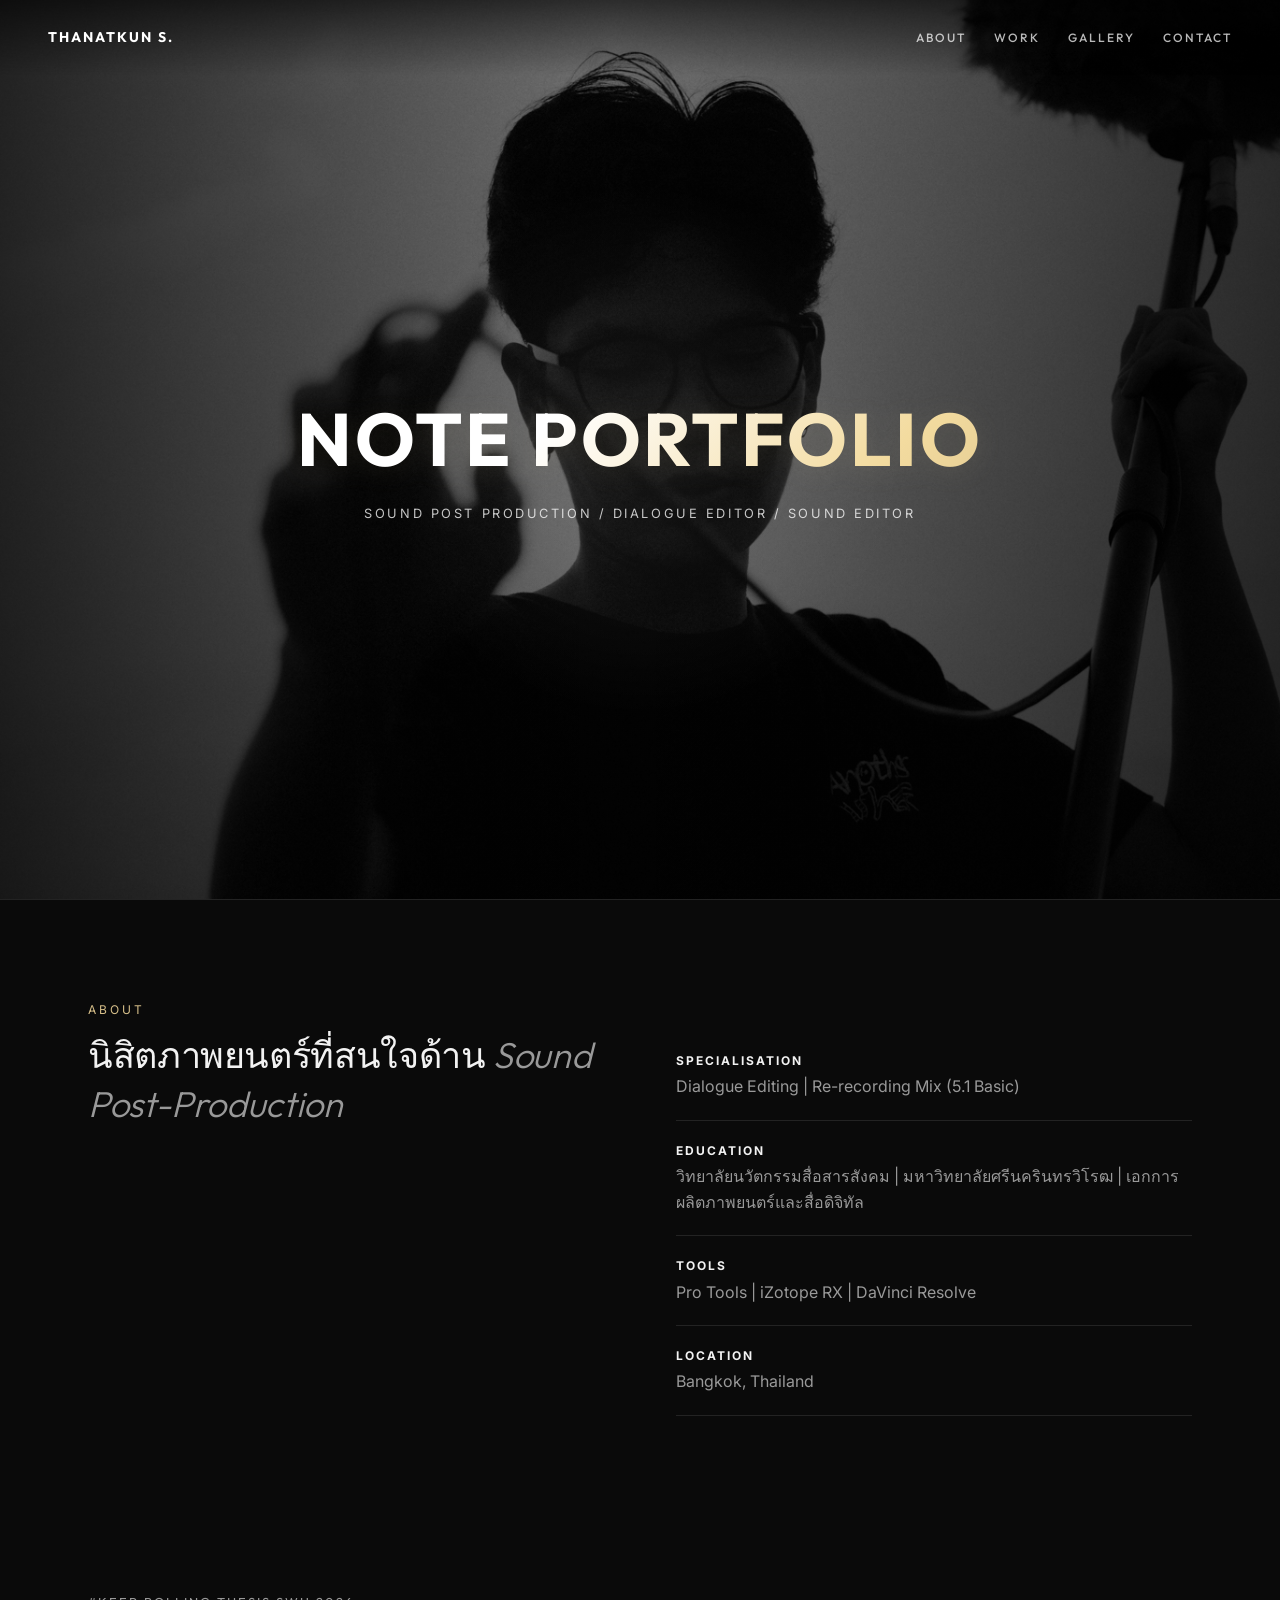
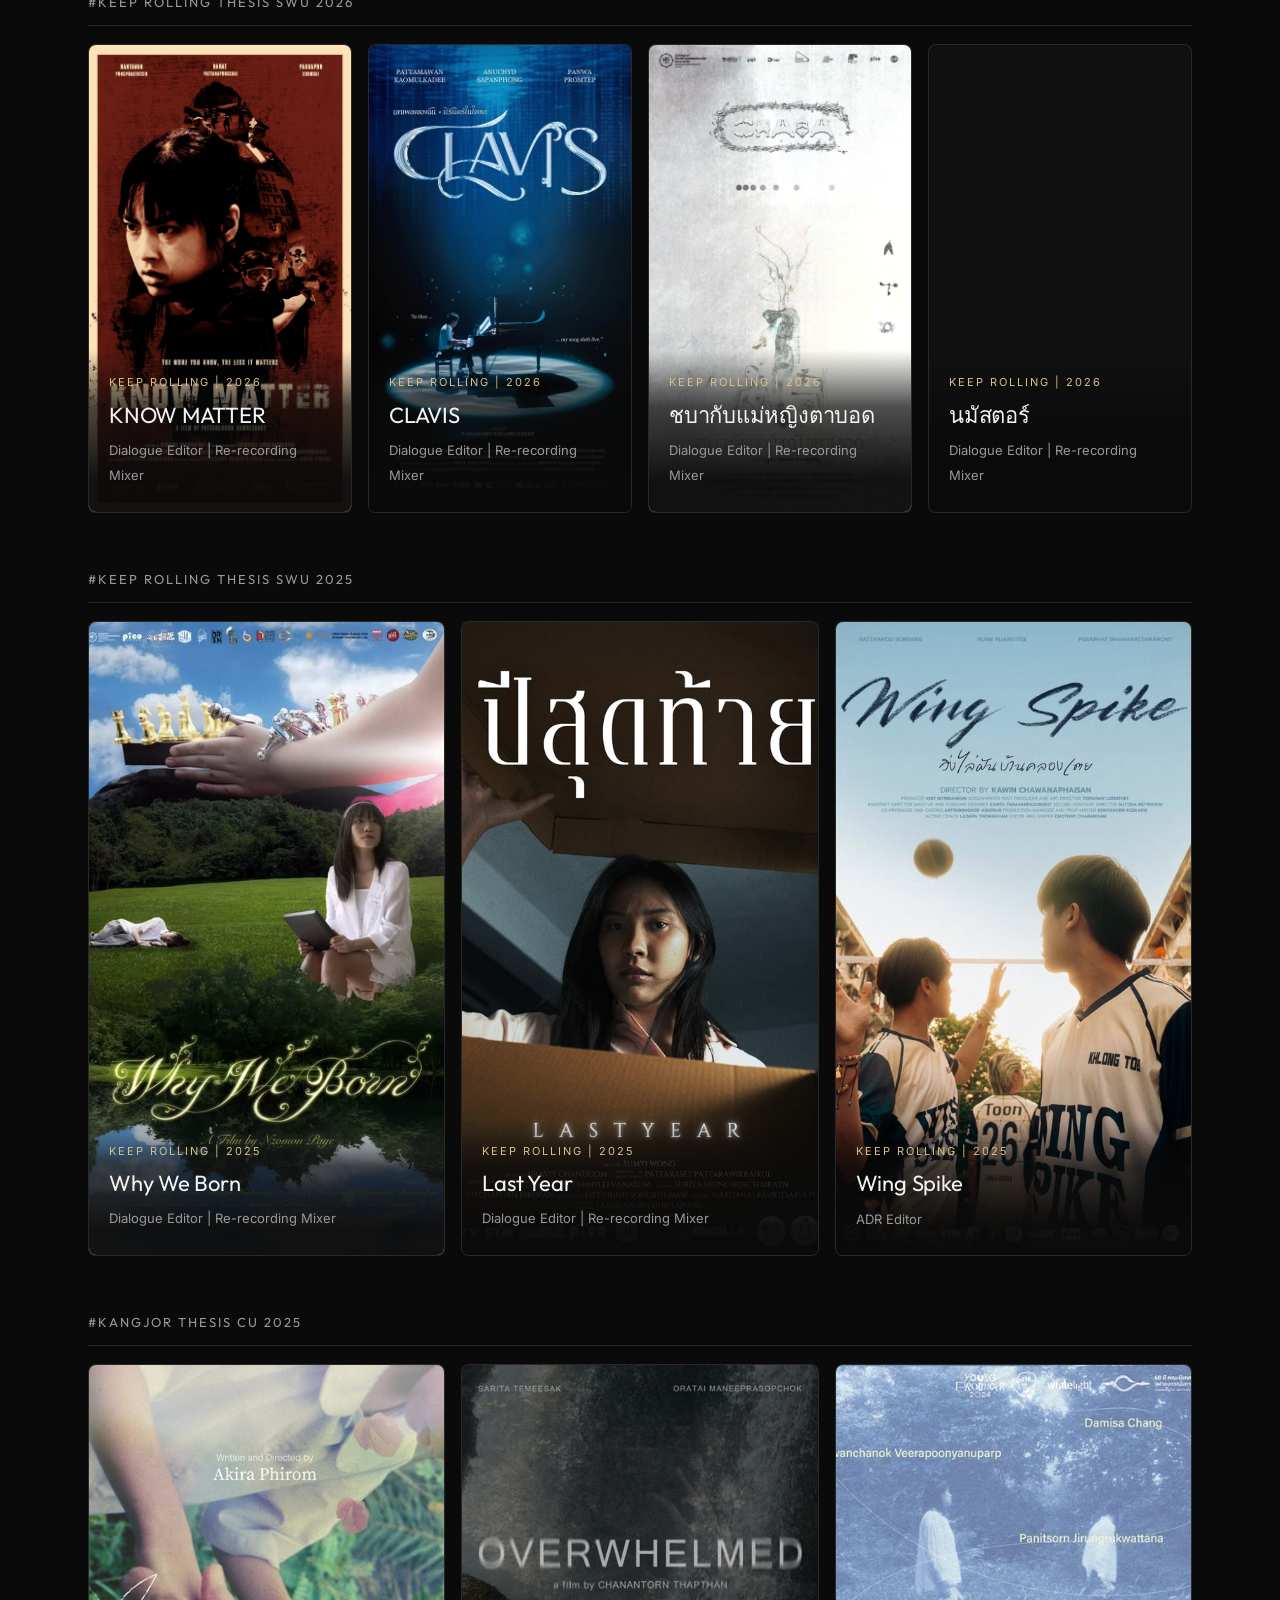
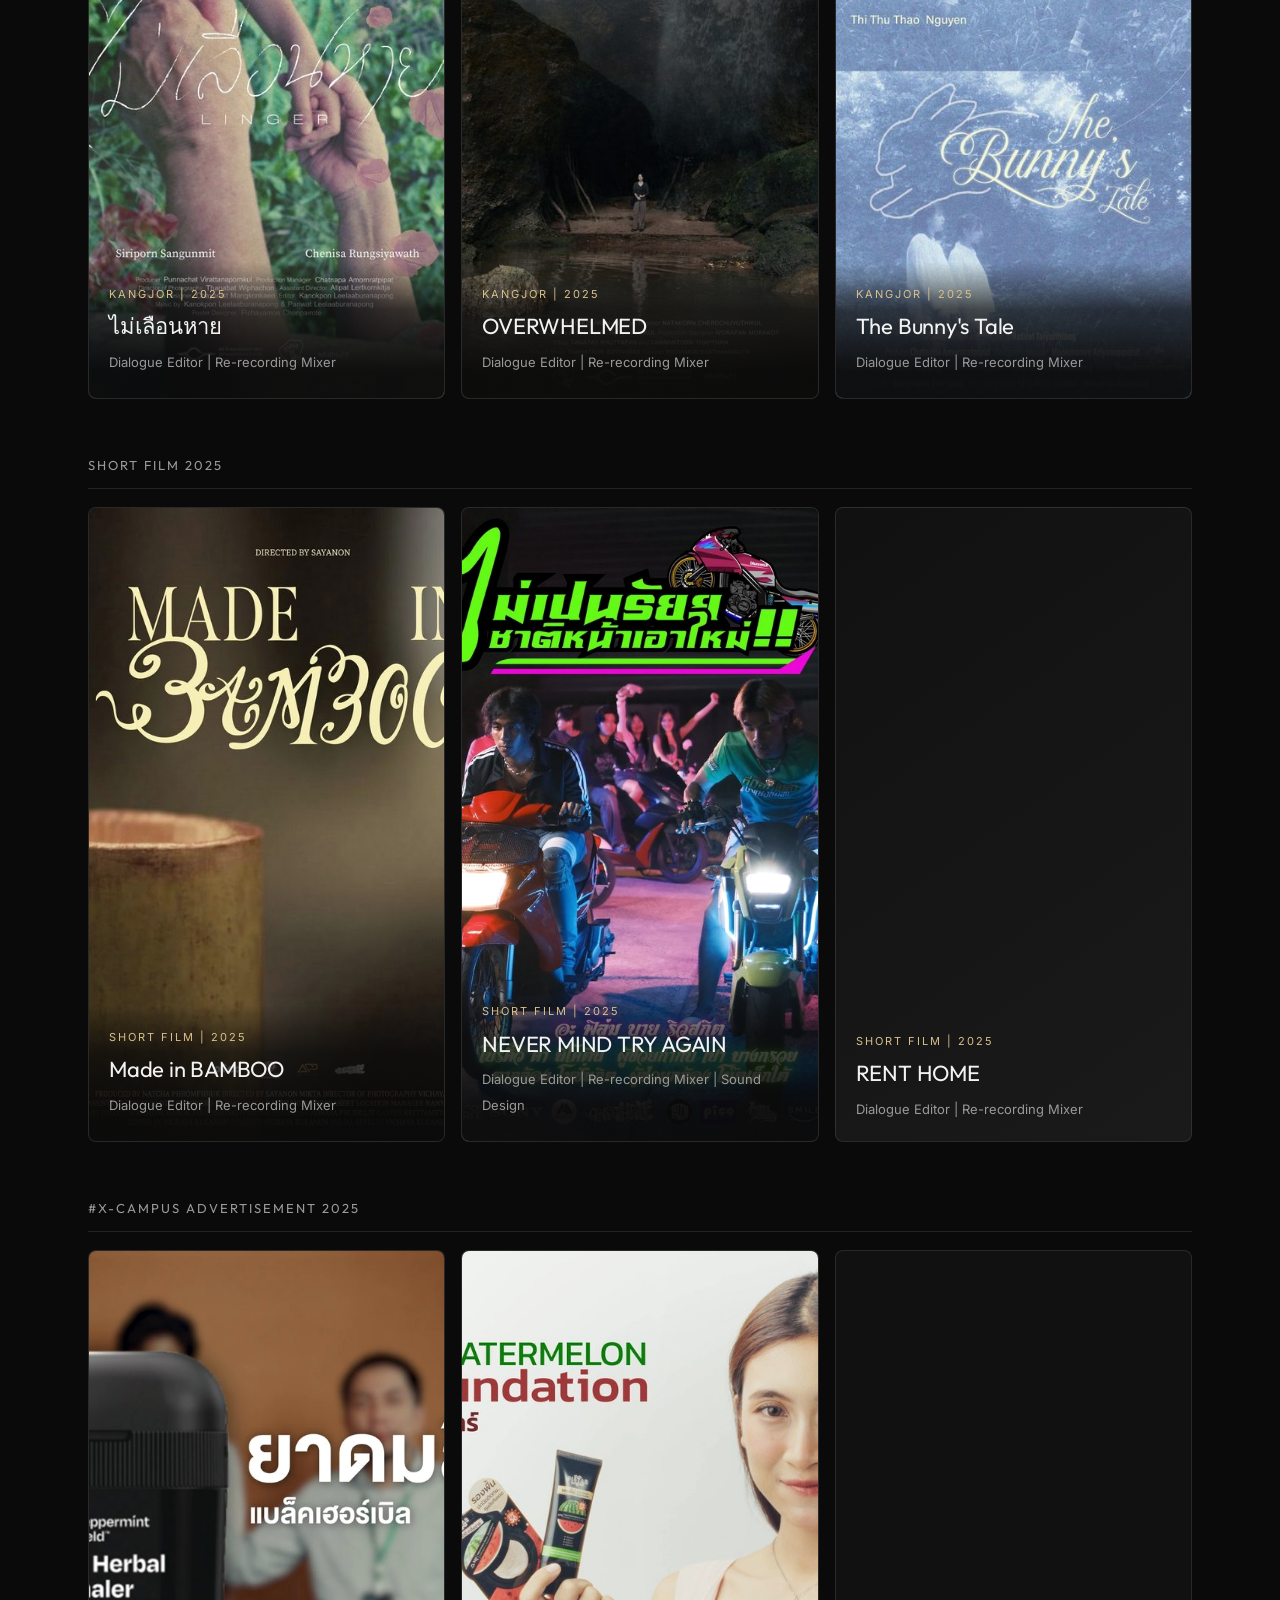
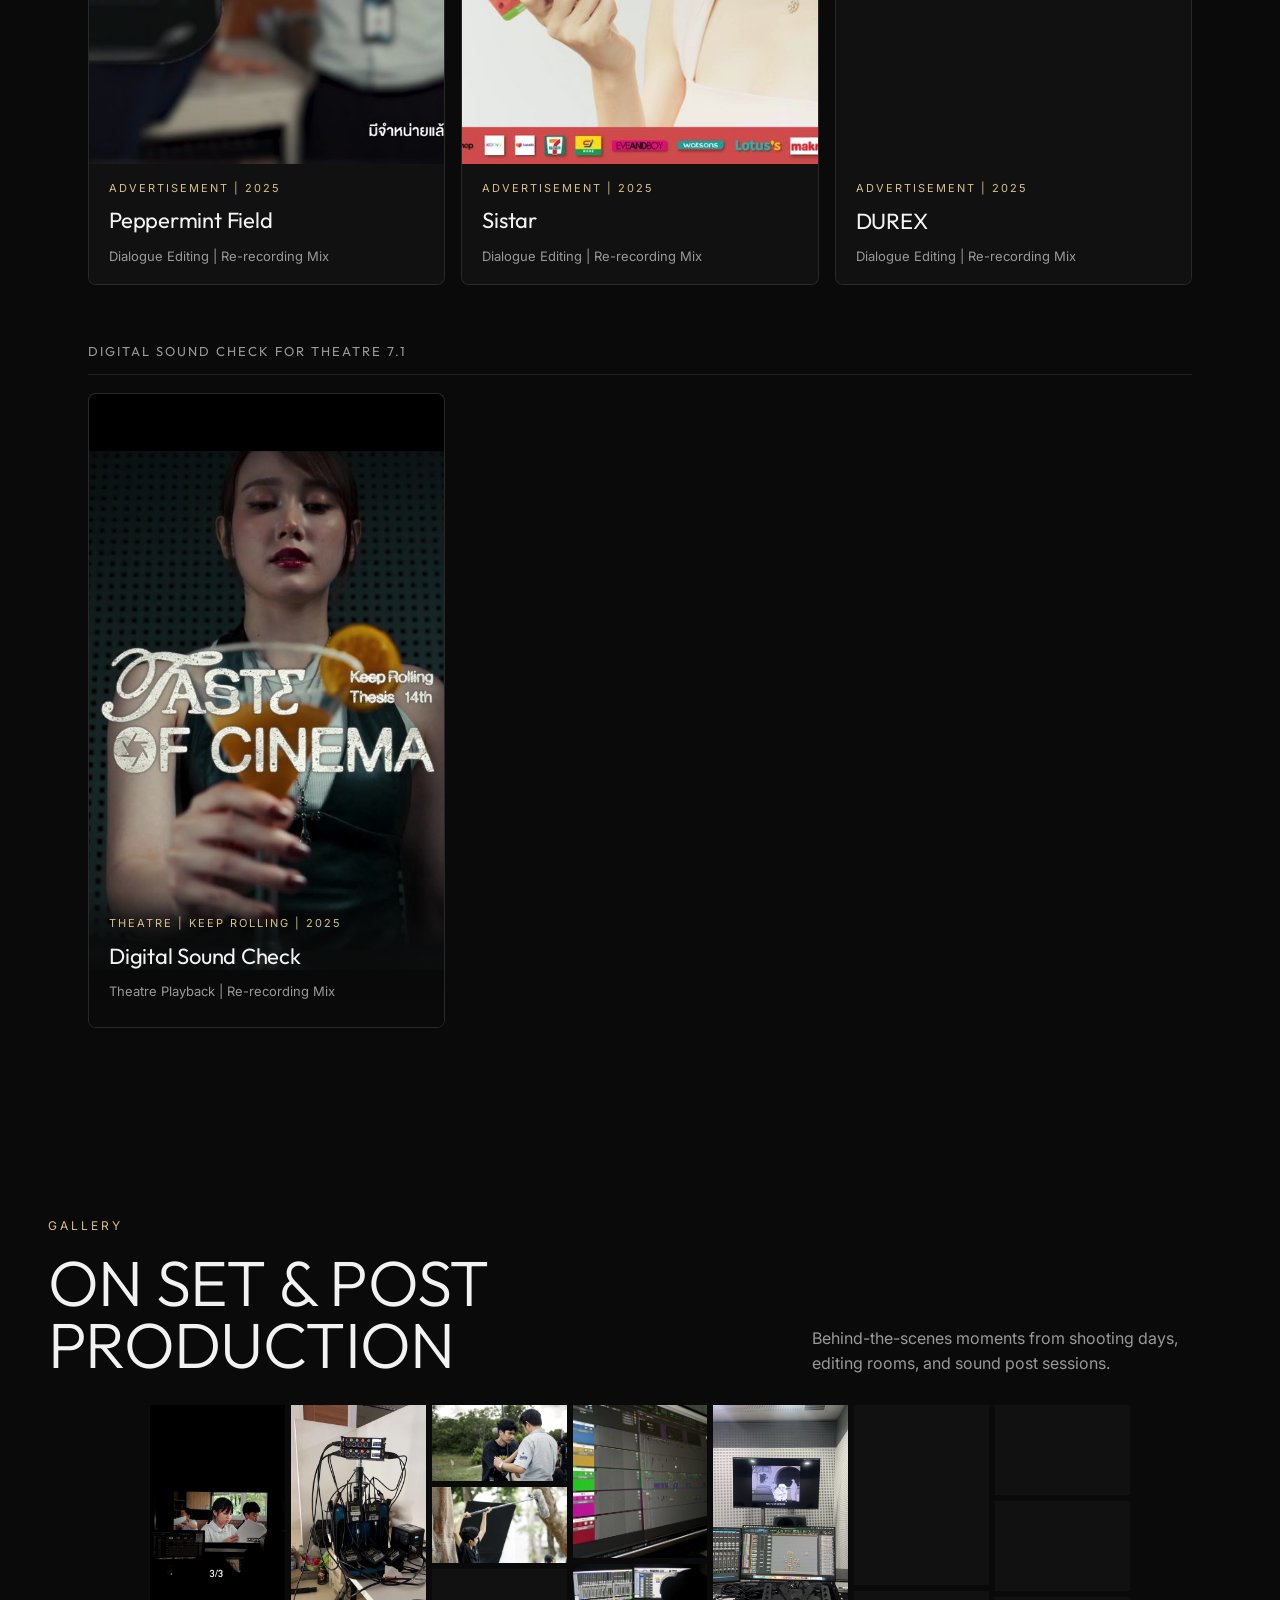
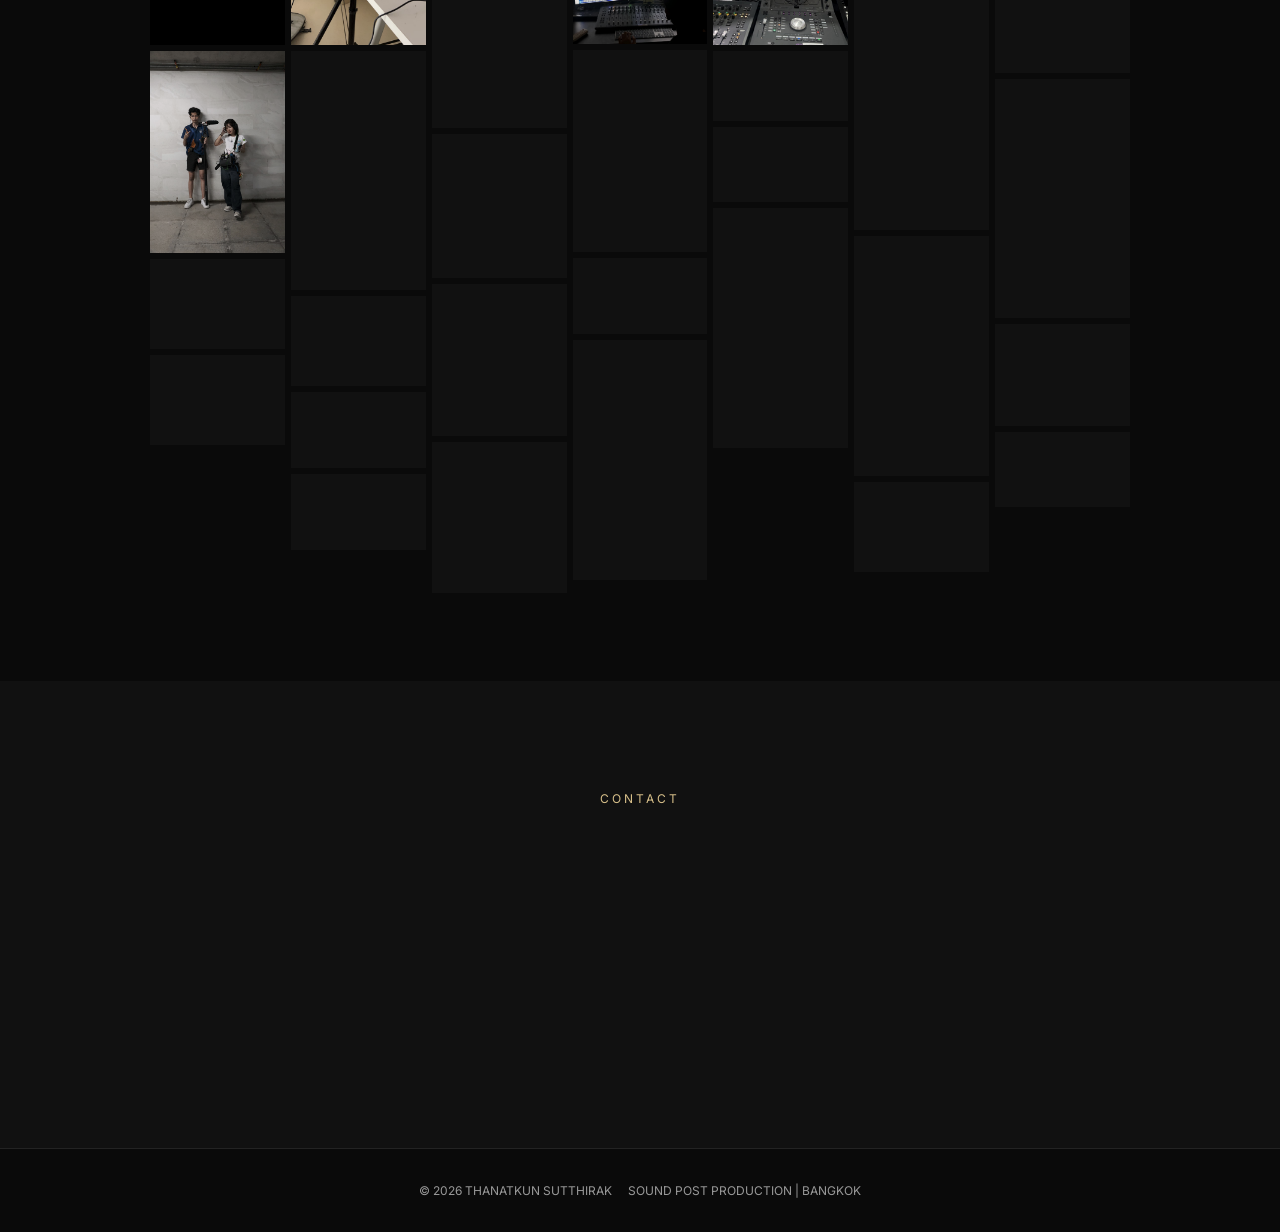
==== commit f98e23de: "Implement global 9:16 aspect ratio on project-card to prevent movie poster cropping and remove manua" ====
--- a/index.html
+++ b/index.html
@@ -20,7 +20,7 @@
   <link rel="preconnect" href="https://fonts.googleapis.com">
   <link rel="preconnect" href="https://fonts.gstatic.com" crossorigin>
   <link href="https://fonts.googleapis.com/css2?family=Inter:wght@300;400;500;600&family=Outfit:wght@300;400;500;700&display=swap" rel="stylesheet">
-  <link rel="stylesheet" href="style.css?v=20260505-gallery-fix">
+  <link rel="stylesheet" href="style.css?v=20260627-layout-fix">
 </head>
 <body>
   <header class="site-header">
@@ -60,7 +60,7 @@
       <div class="work-group reveal">
         <h2>#Keep Rolling Thesis SWU 2026</h2>
         <div class="project-grid four-card-grid">
-          <article class="project-card know-matter-card">
+          <article class="project-card">
             <img src="know-matter-2026.jpg" alt="KNOW MATTER poster" loading="lazy" decoding="async">
             <div>
               <p>Keep Rolling | 2026</p>
@@ -133,7 +133,7 @@
       <div class="work-group reveal">
         <h2>#KangJor Thesis CU 2025</h2>
         <div class="project-grid">
-          <a class="project-card kangjor-card" href="https://www.youtube.com/watch?v=gkQliq4z3lQ" target="_blank" rel="noopener">
+          <a class="project-card" href="https://www.youtube.com/watch?v=gkQliq4z3lQ" target="_blank" rel="noopener">
             <img src="linger.jpg" alt="ไม่เลือนหาย poster" loading="lazy" decoding="async">
             <div>
               <p>KangJor | 2025</p>
@@ -142,7 +142,7 @@
             </div>
           </a>
 
-          <a class="project-card kangjor-card" href="https://www.youtube.com/watch?v=Oz_cgzUUp4w" target="_blank" rel="noopener">
+          <a class="project-card" href="https://www.youtube.com/watch?v=Oz_cgzUUp4w" target="_blank" rel="noopener">
             <img src="overwhelmed.jpg" alt="OVERWHELMED poster" loading="lazy" decoding="async">
             <div>
               <p>KangJor | 2025</p>
@@ -151,7 +151,7 @@
             </div>
           </a>
 
-          <a class="project-card kangjor-card" href="https://www.youtube.com/watch?v=j9j_jdq35QI" target="_blank" rel="noopener">
+          <a class="project-card" href="https://www.youtube.com/watch?v=j9j_jdq35QI" target="_blank" rel="noopener">
             <img src="the-bunnys-tale.jpg" alt="The Bunny's Tale poster" loading="lazy" decoding="async">
             <div>
               <p>KangJor | 2025</p>
--- a/style.css
+++ b/style.css
@@ -265,7 +265,8 @@
 
 .project-card {
   position: relative;
-  min-height: 360px;
+  aspect-ratio: 9 / 16;
+  min-height: auto;
   overflow: hidden;
   background: var(--surface);
   border: 1px solid var(--border);
@@ -293,23 +294,7 @@
   filter: grayscale(0) contrast(1.04);
 }
 
-.kangjor-card img {
-  transform: scale(1.42);
-}
-
-.kangjor-card:hover img {
-  transform: scale(1.49);
-  filter: grayscale(0) contrast(1.04);
-}
-
-.know-matter-card img {
-  transform: scale(1.1);
-}
-
-.know-matter-card:hover img {
-  transform: scale(1.15);
-  filter: grayscale(0) contrast(1.04);
-}
+
 
 .project-card div {
   position: absolute;
@@ -671,6 +656,10 @@
     grid-template-columns: repeat(2, 1fr);
   }
 
+  .four-card-grid {
+    grid-template-columns: repeat(2, 1fr);
+  }
+
   .gallery-heading {
     display: block;
     width: calc(100% - 48px);
@@ -757,7 +746,11 @@
   }
 
   .project-card {
-    min-height: 360px;
+    min-height: auto;
+  }
+
+  .four-card-grid {
+    grid-template-columns: 1fr;
   }
 
   .landscape-card {
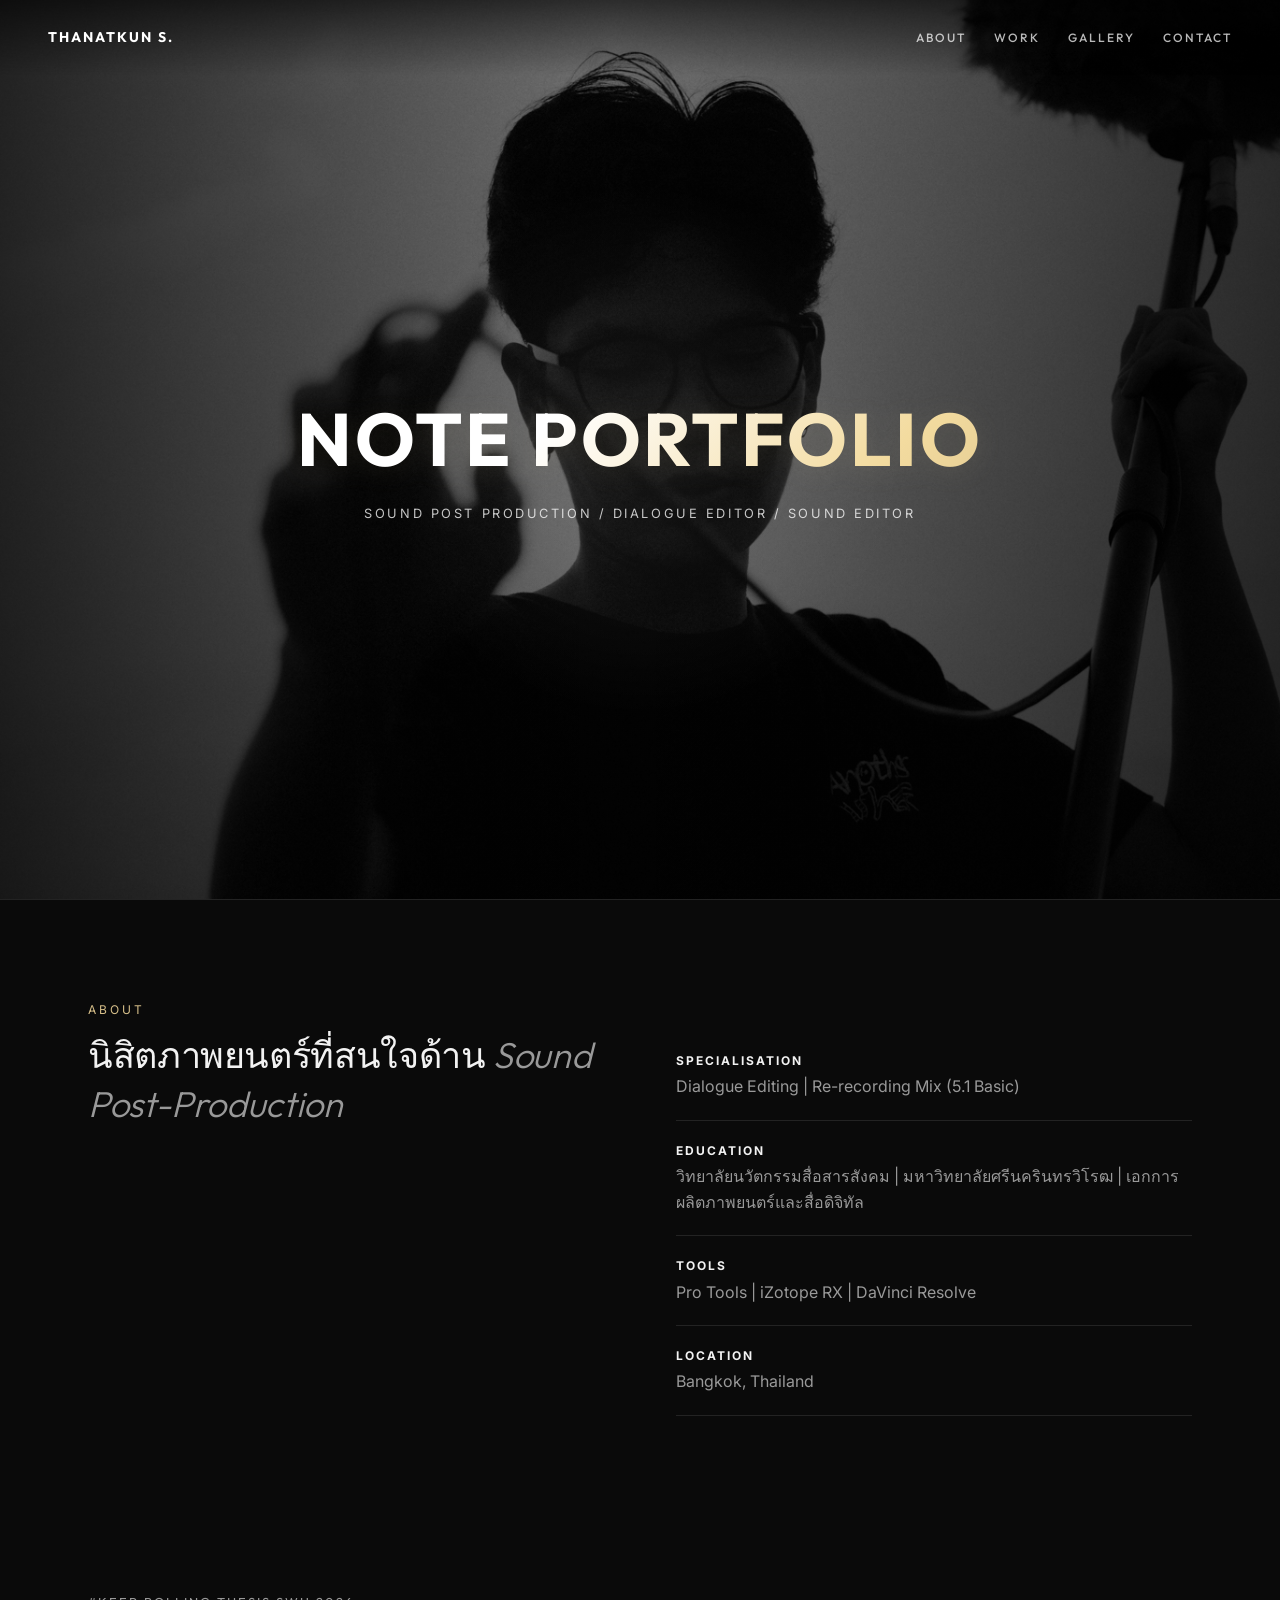
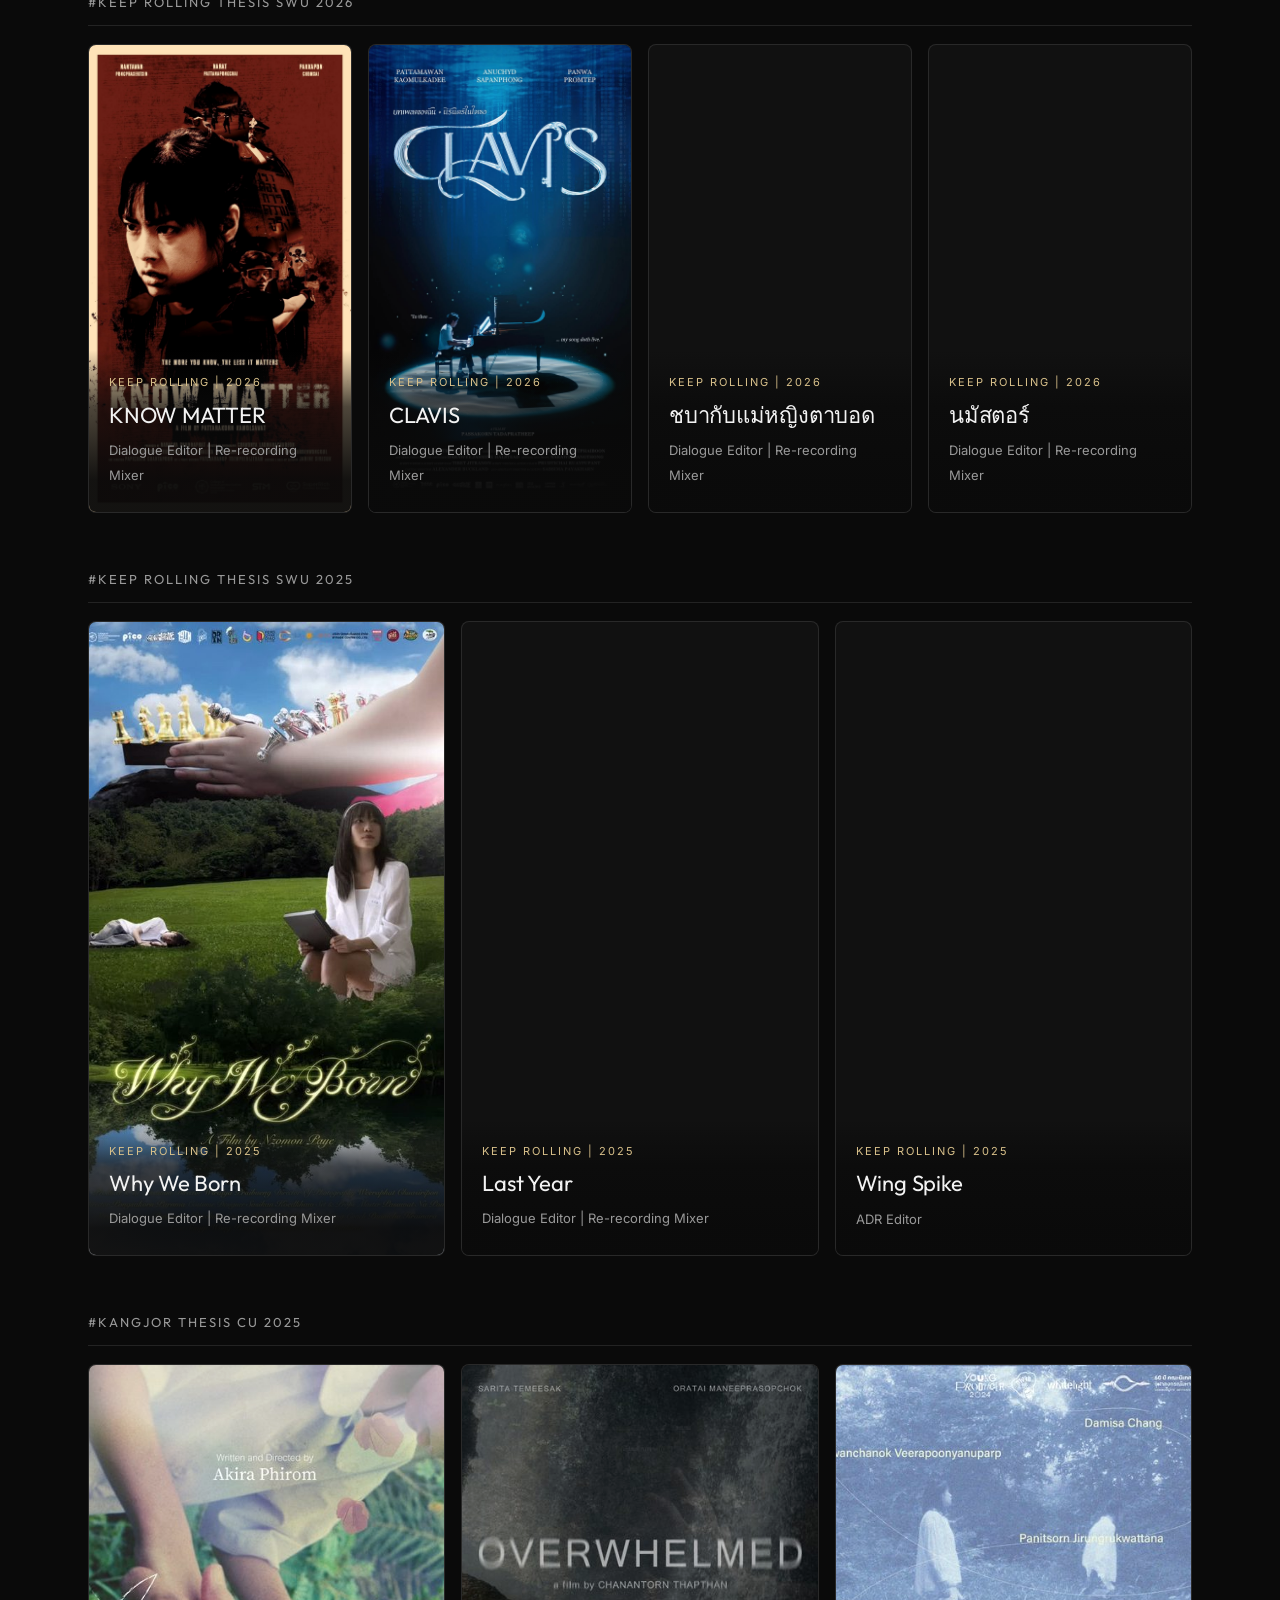
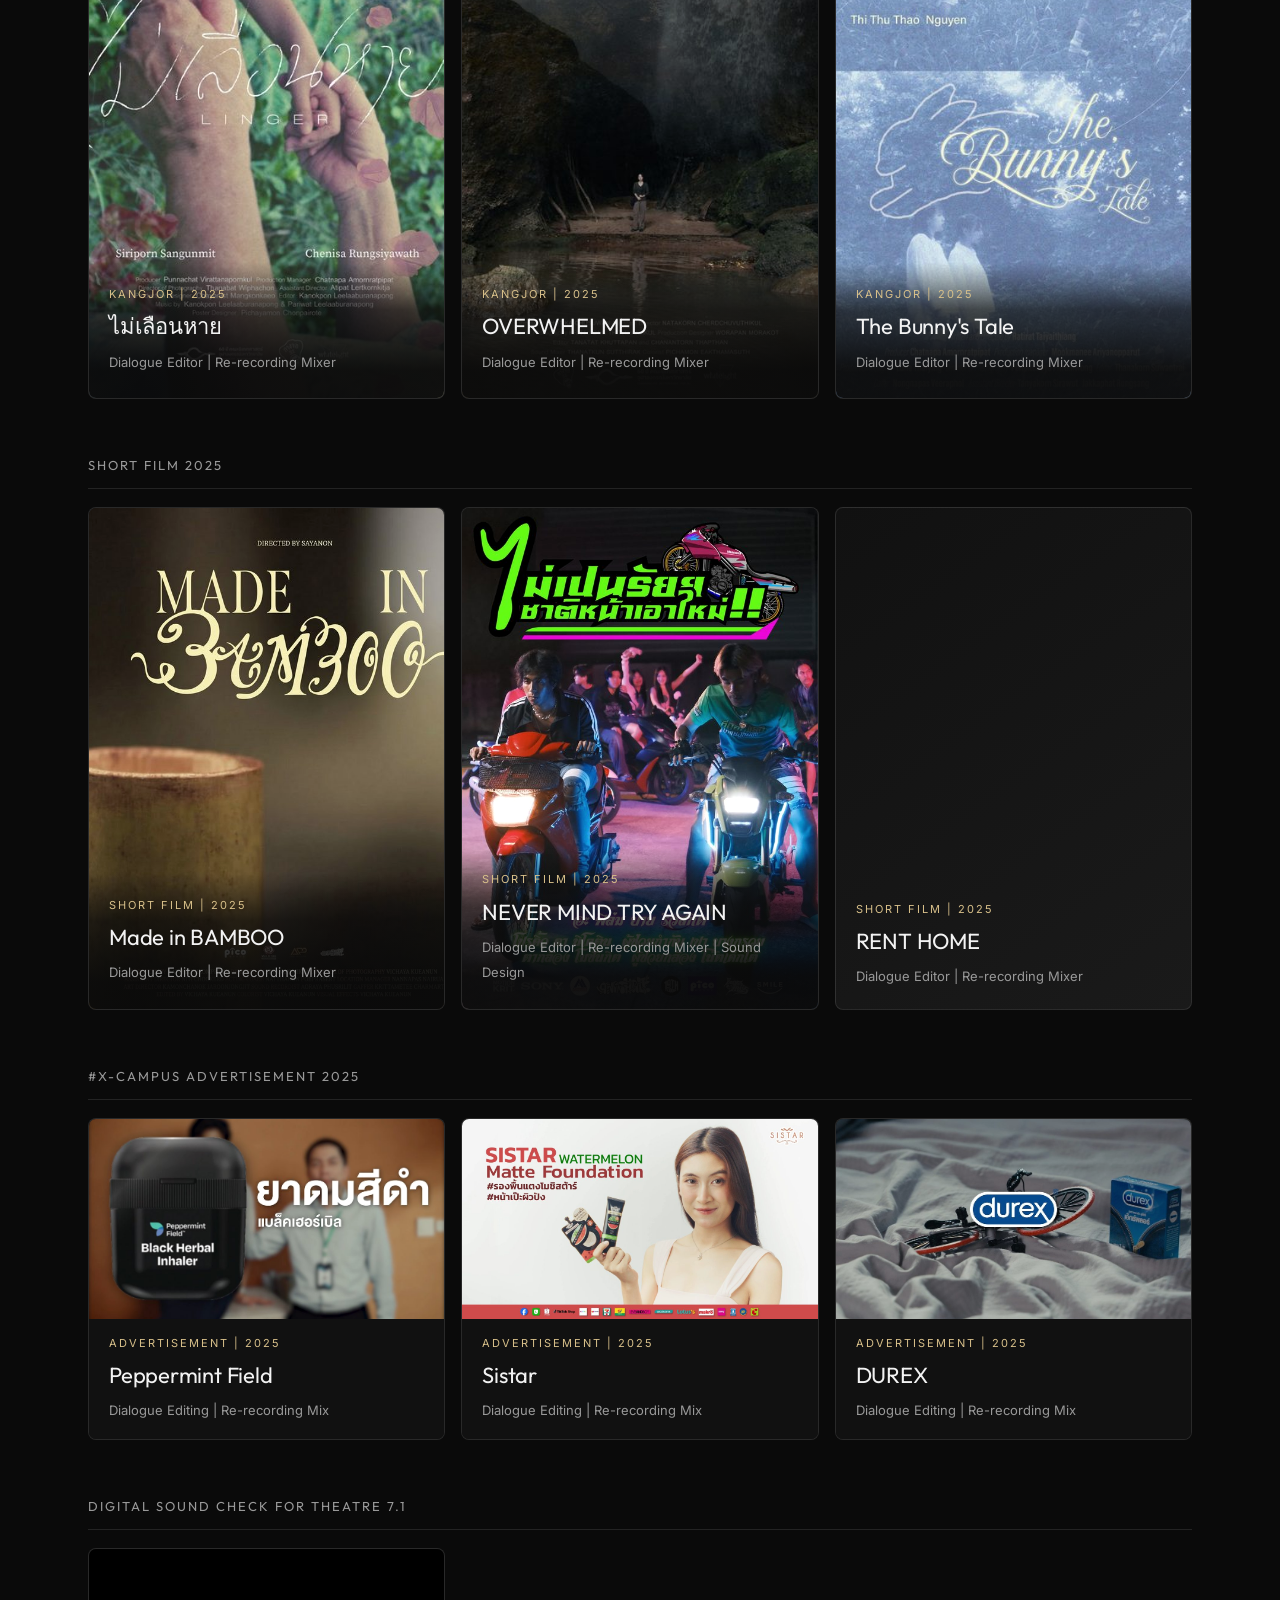
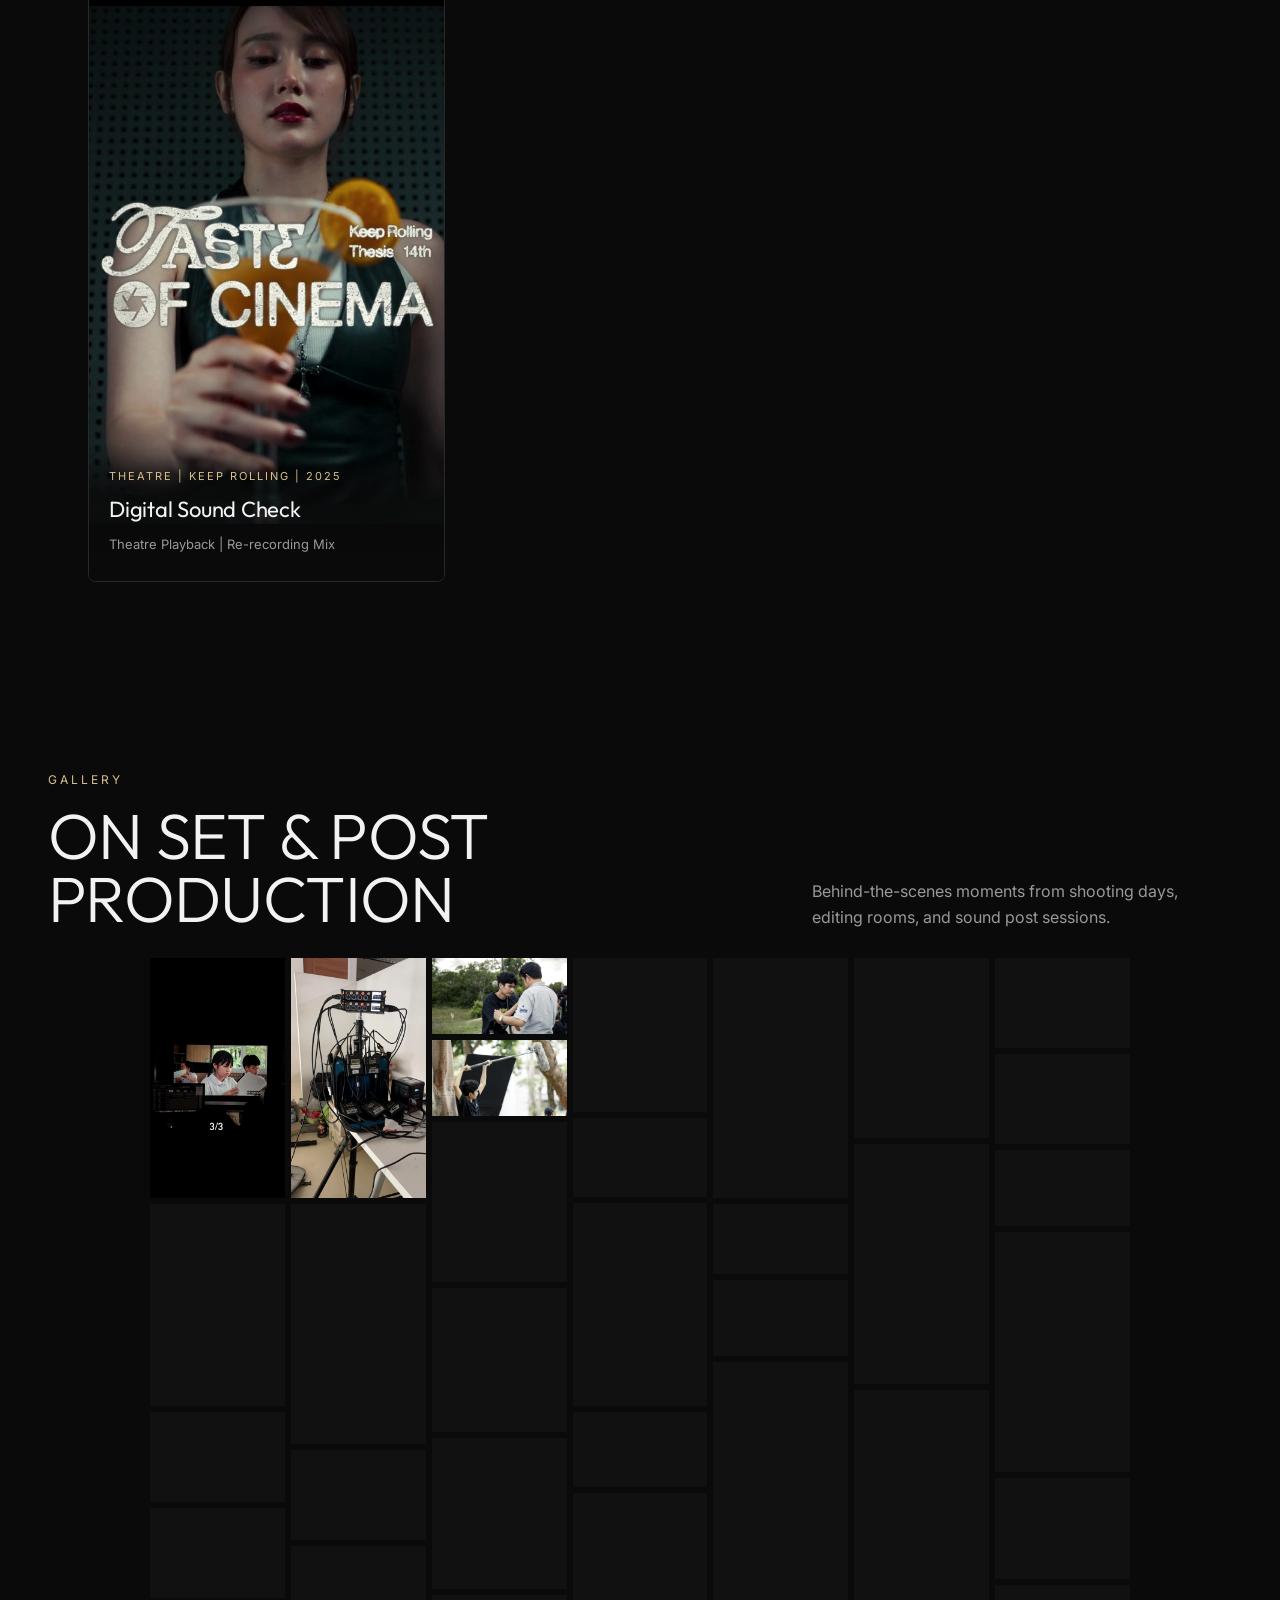
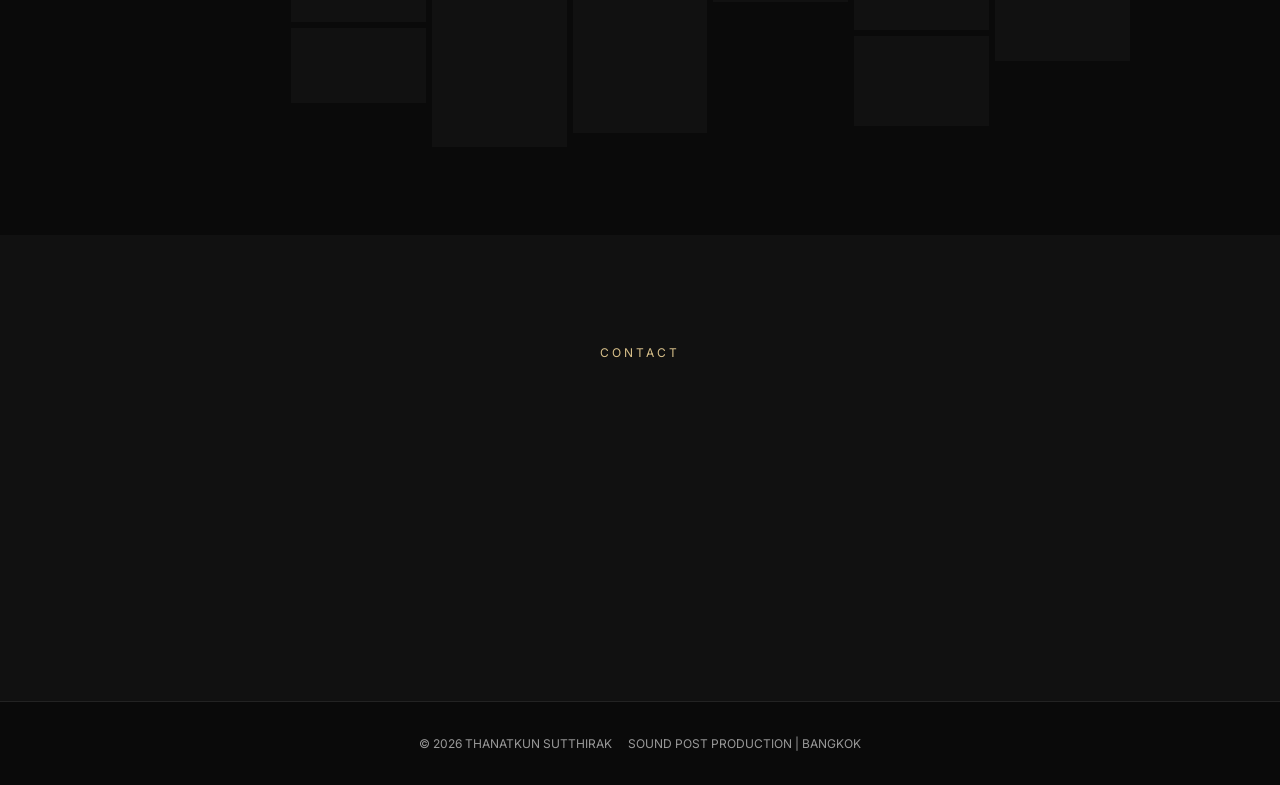
==== commit 09c0ca07: "Apply poster-card 9:16 layout only to thesis sections, restoring standard card layout for Short Film" ====
--- a/index.html
+++ b/index.html
@@ -60,7 +60,7 @@
       <div class="work-group reveal">
         <h2>#Keep Rolling Thesis SWU 2026</h2>
         <div class="project-grid four-card-grid">
-          <article class="project-card">
+          <article class="project-card poster-card">
             <img src="know-matter-2026.jpg" alt="KNOW MATTER poster" loading="lazy" decoding="async">
             <div>
               <p>Keep Rolling | 2026</p>
@@ -69,7 +69,7 @@
             </div>
           </article>
 
-          <article class="project-card">
+          <article class="project-card poster-card">
             <img src="clavis-2026.jpg" alt="CLAVIS poster" loading="lazy" decoding="async">
             <div>
               <p>Keep Rolling | 2026</p>
@@ -78,7 +78,7 @@
             </div>
           </article>
 
-          <article class="project-card">
+          <article class="project-card poster-card">
             <img src="chaba-mae-ying-ta-bod-2026.jpg" alt="ชบากับแม่หญิงตาบอด poster" loading="lazy" decoding="async">
             <div>
               <p>Keep Rolling | 2026</p>
@@ -87,7 +87,7 @@
             </div>
           </article>
 
-          <article class="project-card">
+          <article class="project-card poster-card">
             <img src="namastor-2026.jpg" alt="นมัสตอร์ poster" loading="lazy" decoding="async">
             <div>
               <p>Keep Rolling | 2026</p>
@@ -101,7 +101,7 @@
       <div class="work-group reveal">
         <h2>#Keep Rolling Thesis SWU 2025</h2>
         <div class="project-grid">
-          <a class="project-card" href="https://www.youtube.com/watch?v=4tvajUfs5_w" target="_blank" rel="noopener">
+          <a class="project-card poster-card" href="https://www.youtube.com/watch?v=4tvajUfs5_w" target="_blank" rel="noopener">
             <img src="why-we-born.jpg" alt="Why We Born poster" loading="lazy" decoding="async">
             <div>
               <p>Keep Rolling | 2025</p>
@@ -110,7 +110,7 @@
             </div>
           </a>
 
-          <a class="project-card" href="https://www.youtube.com/watch?v=MvpM-JnXXBM" target="_blank" rel="noopener">
+          <a class="project-card poster-card" href="https://www.youtube.com/watch?v=MvpM-JnXXBM" target="_blank" rel="noopener">
             <img src="last-year.jpg" alt="Last Year poster" loading="lazy" decoding="async">
             <div>
               <p>Keep Rolling | 2025</p>
@@ -119,7 +119,7 @@
             </div>
           </a>
 
-          <a class="project-card" href="https://www.youtube.com/watch?v=b5ILCM1nLOA" target="_blank" rel="noopener">
+          <a class="project-card poster-card" href="https://www.youtube.com/watch?v=b5ILCM1nLOA" target="_blank" rel="noopener">
             <img src="wing-spike.jpg" alt="Wing Spike poster" loading="lazy" decoding="async">
             <div>
               <p>Keep Rolling | 2025</p>
@@ -133,7 +133,7 @@
       <div class="work-group reveal">
         <h2>#KangJor Thesis CU 2025</h2>
         <div class="project-grid">
-          <a class="project-card" href="https://www.youtube.com/watch?v=gkQliq4z3lQ" target="_blank" rel="noopener">
+          <a class="project-card poster-card" href="https://www.youtube.com/watch?v=gkQliq4z3lQ" target="_blank" rel="noopener">
             <img src="linger.jpg" alt="ไม่เลือนหาย poster" loading="lazy" decoding="async">
             <div>
               <p>KangJor | 2025</p>
@@ -142,7 +142,7 @@
             </div>
           </a>
 
-          <a class="project-card" href="https://www.youtube.com/watch?v=Oz_cgzUUp4w" target="_blank" rel="noopener">
+          <a class="project-card poster-card" href="https://www.youtube.com/watch?v=Oz_cgzUUp4w" target="_blank" rel="noopener">
             <img src="overwhelmed.jpg" alt="OVERWHELMED poster" loading="lazy" decoding="async">
             <div>
               <p>KangJor | 2025</p>
@@ -151,7 +151,7 @@
             </div>
           </a>
 
-          <a class="project-card" href="https://www.youtube.com/watch?v=j9j_jdq35QI" target="_blank" rel="noopener">
+          <a class="project-card poster-card" href="https://www.youtube.com/watch?v=j9j_jdq35QI" target="_blank" rel="noopener">
             <img src="the-bunnys-tale.jpg" alt="The Bunny's Tale poster" loading="lazy" decoding="async">
             <div>
               <p>KangJor | 2025</p>
--- a/style.css
+++ b/style.css
@@ -265,14 +265,18 @@
 
 .project-card {
   position: relative;
-  aspect-ratio: 9 / 16;
-  min-height: auto;
+  min-height: 360px;
   overflow: hidden;
   background: var(--surface);
   border: 1px solid var(--border);
   border-radius: 8px;
   text-decoration: none;
   transition: transform 0.4s cubic-bezier(0.16, 1, 0.3, 1), border-color 0.4s ease, box-shadow 0.4s ease;
+}
+
+.poster-card {
+  aspect-ratio: 9 / 16;
+  min-height: auto;
 }
 
 .project-card:hover {
@@ -746,6 +750,10 @@
   }
 
   .project-card {
+    min-height: 360px;
+  }
+
+  .poster-card {
     min-height: auto;
   }
 
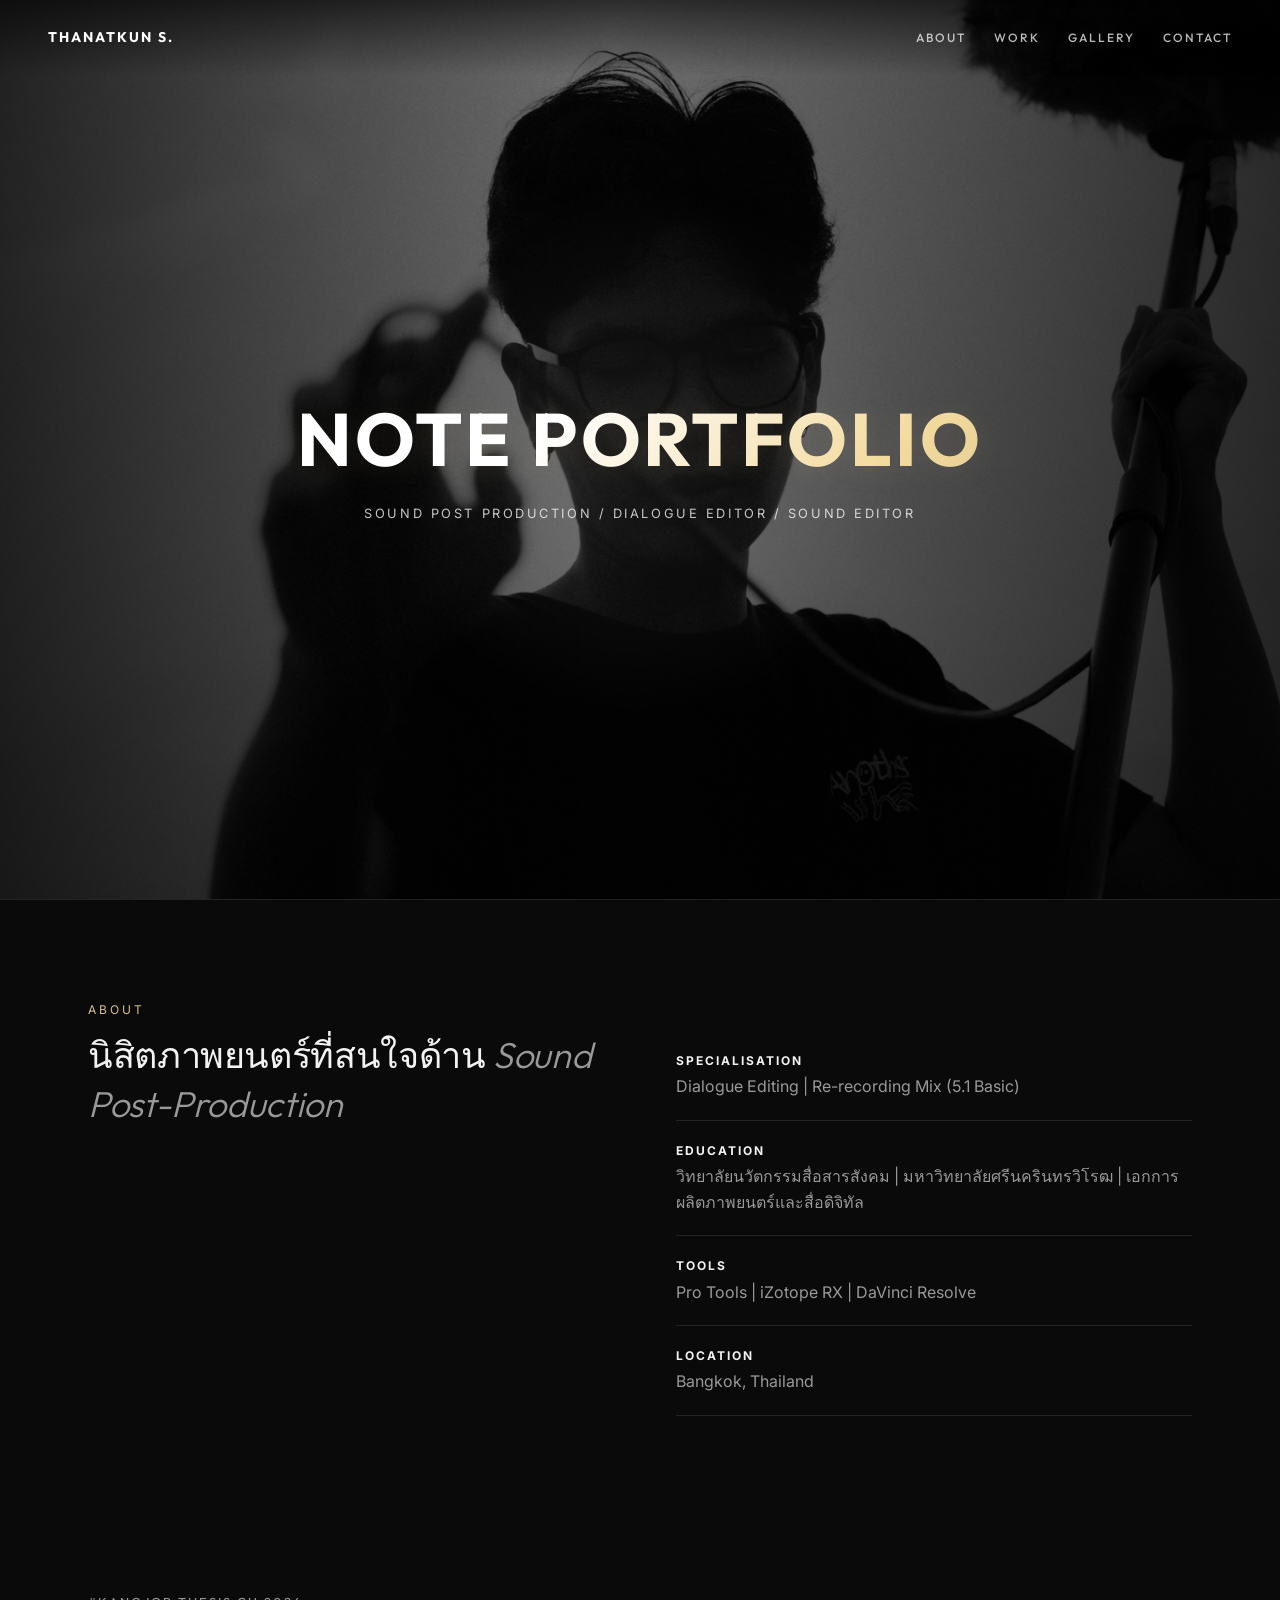
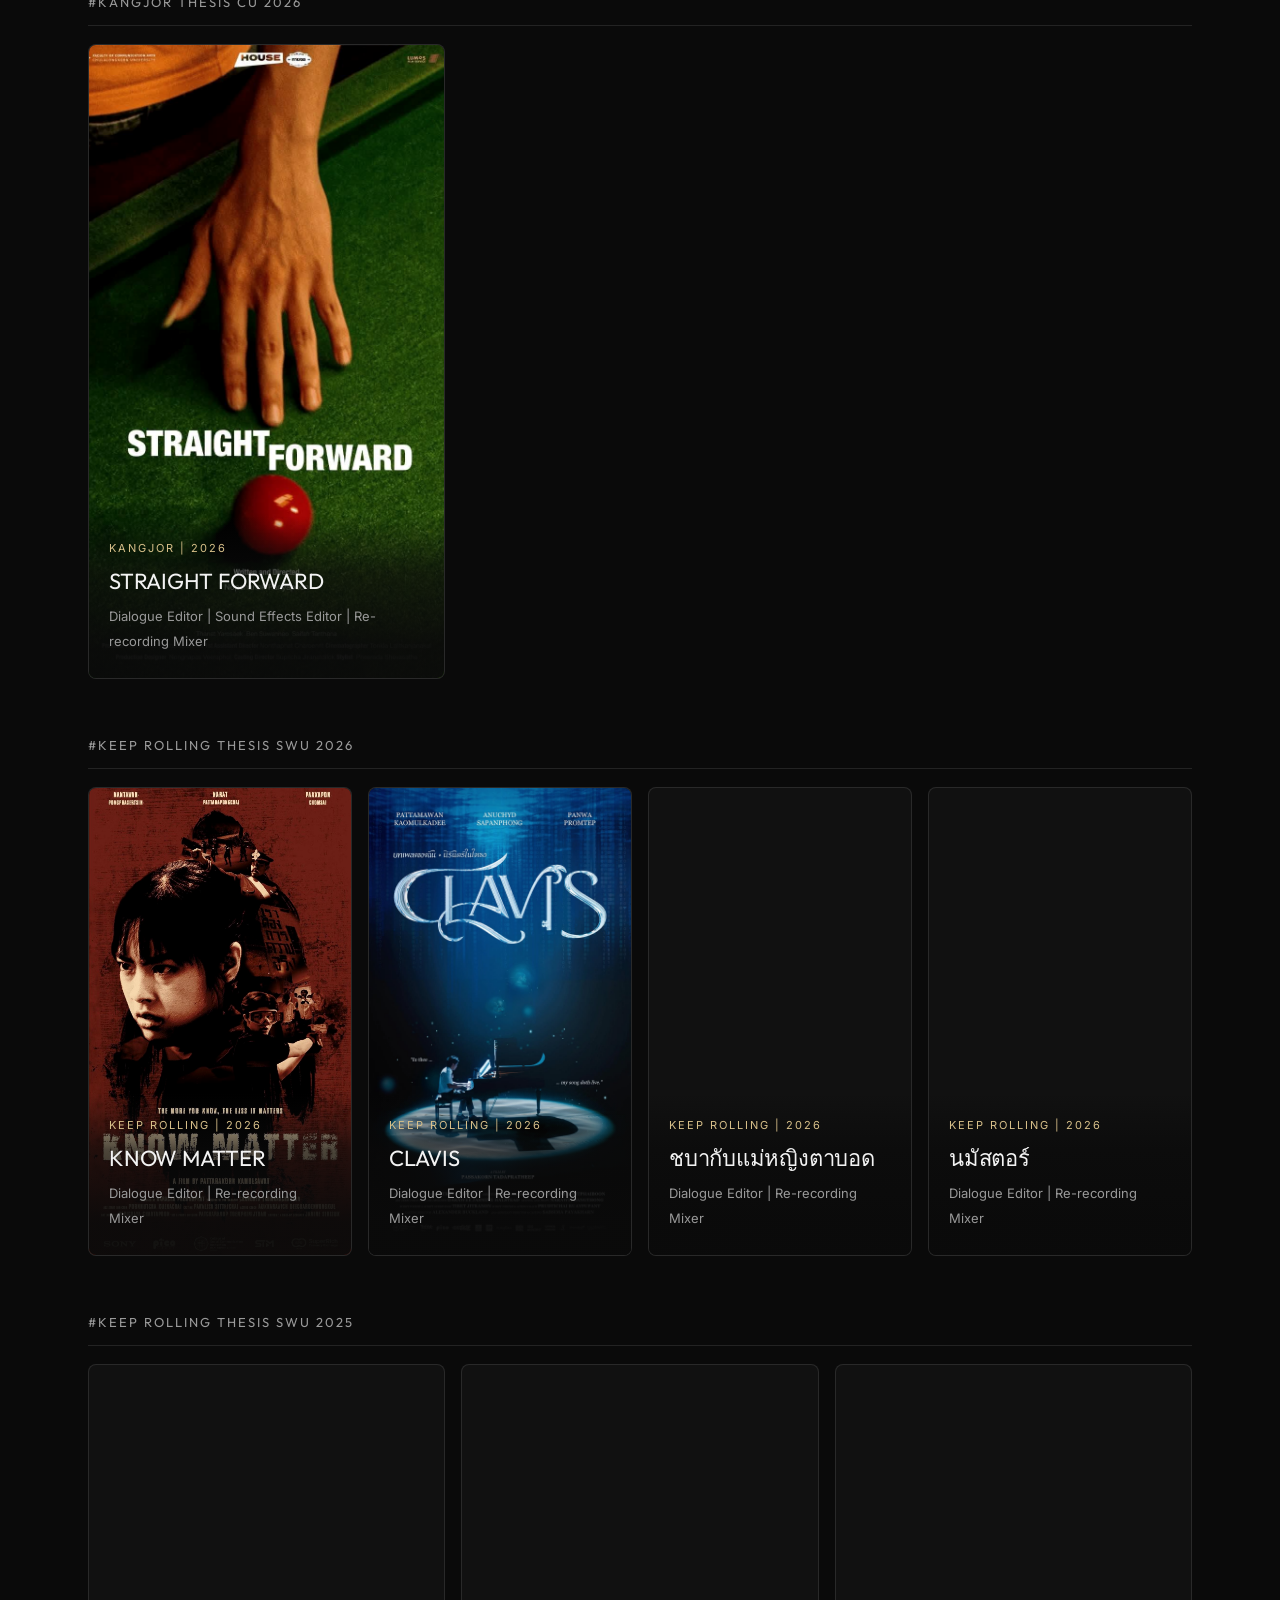
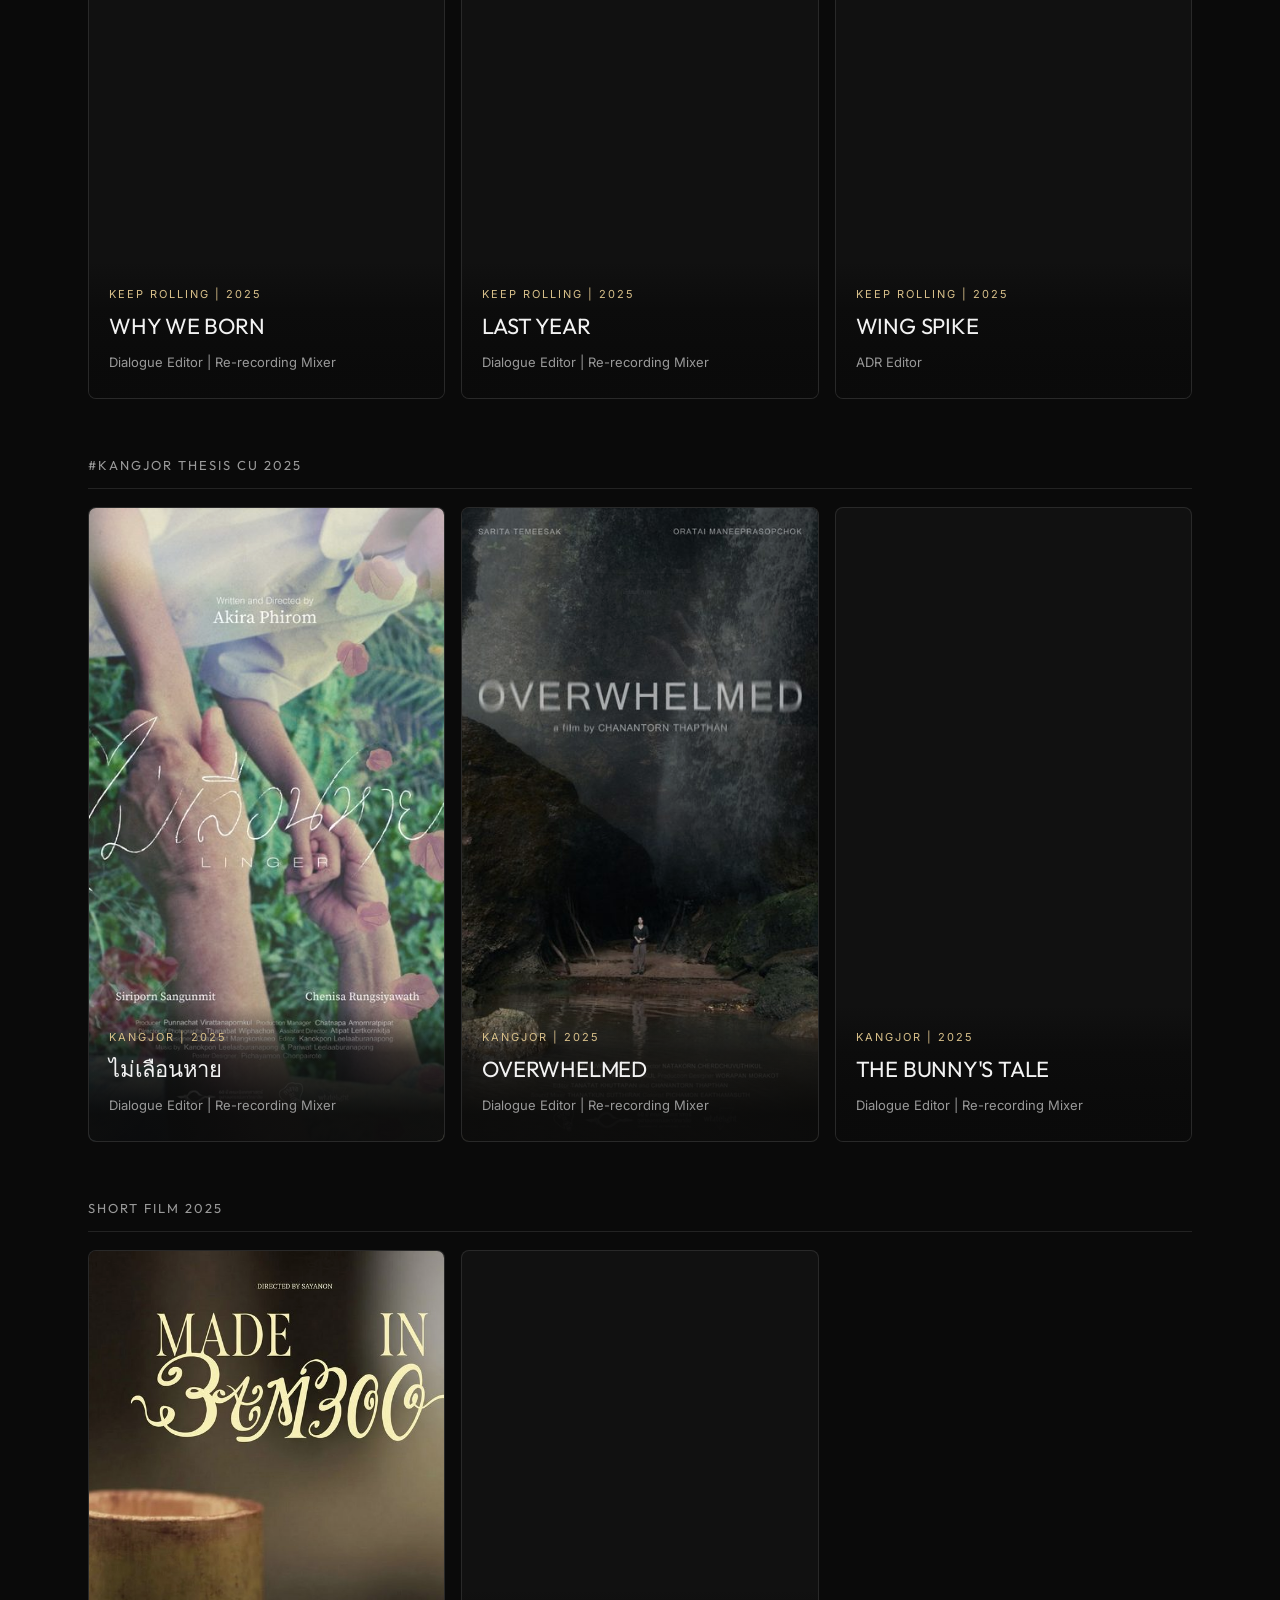
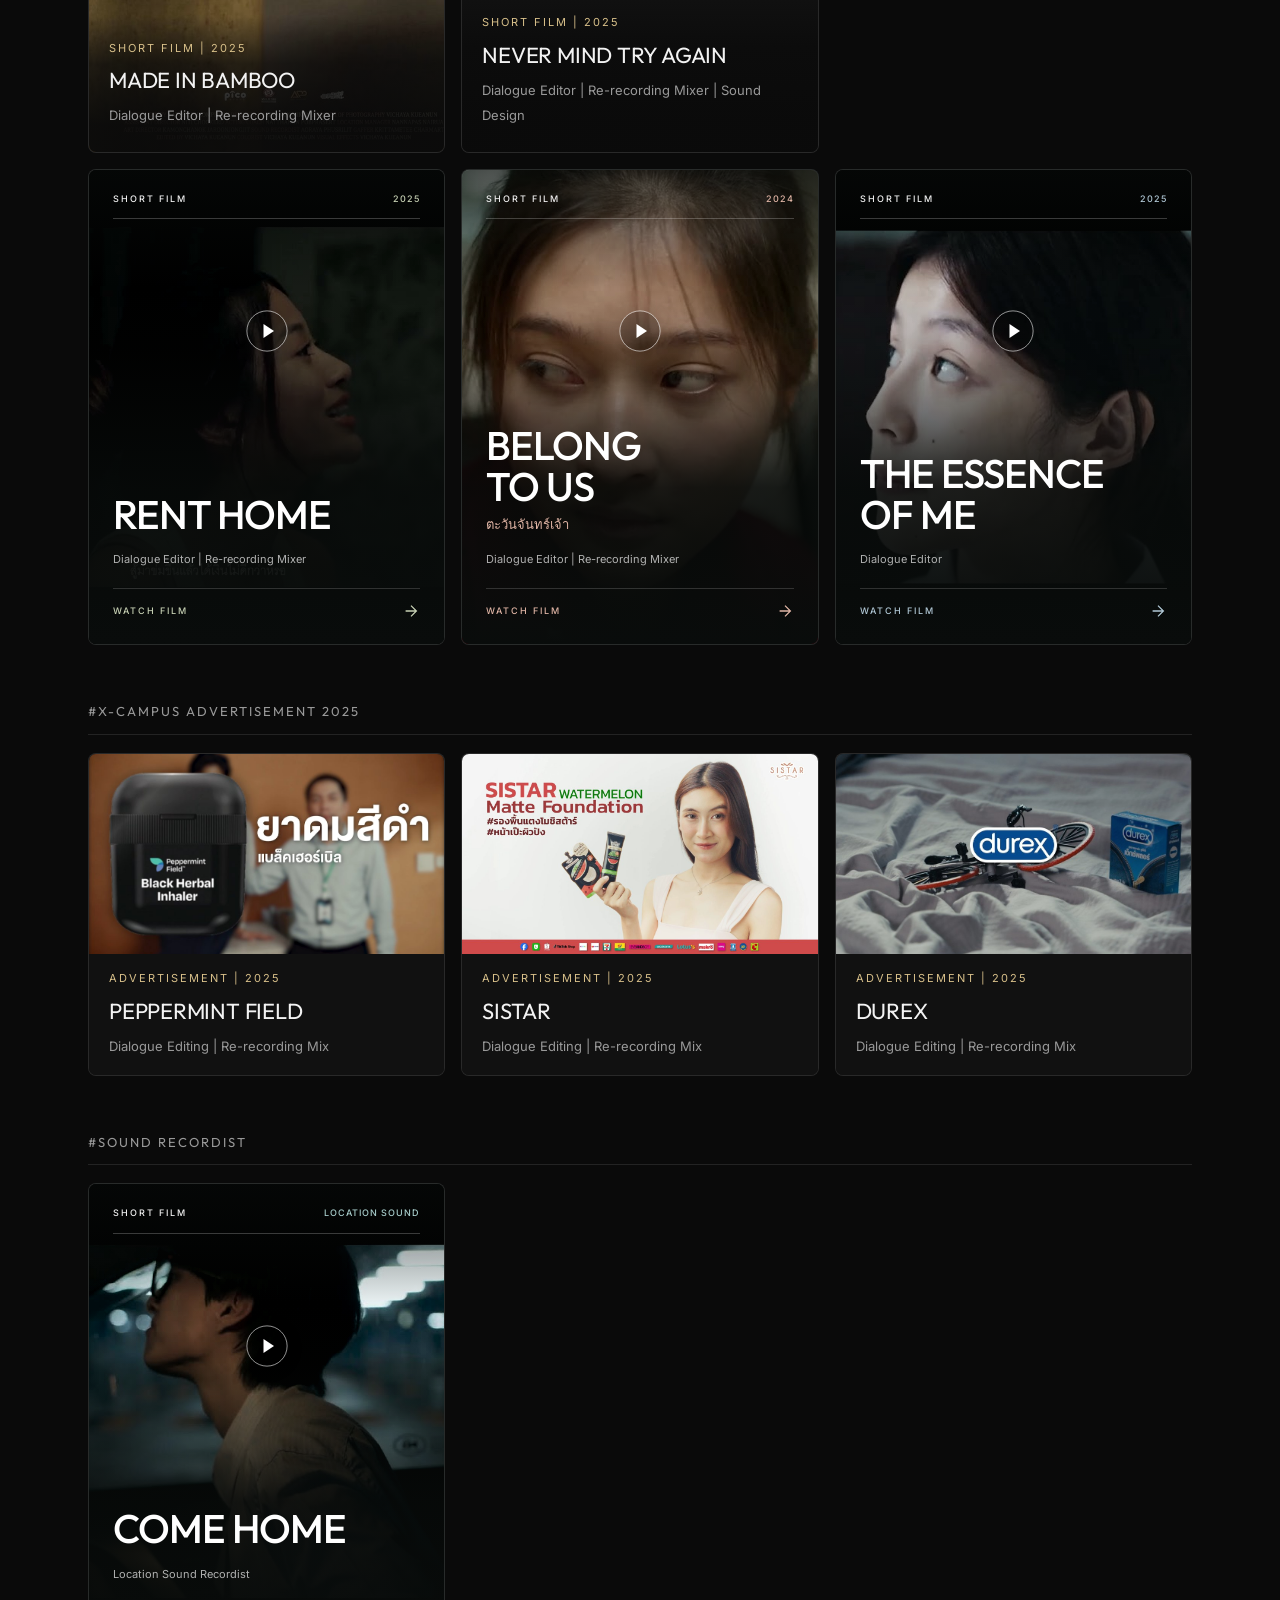
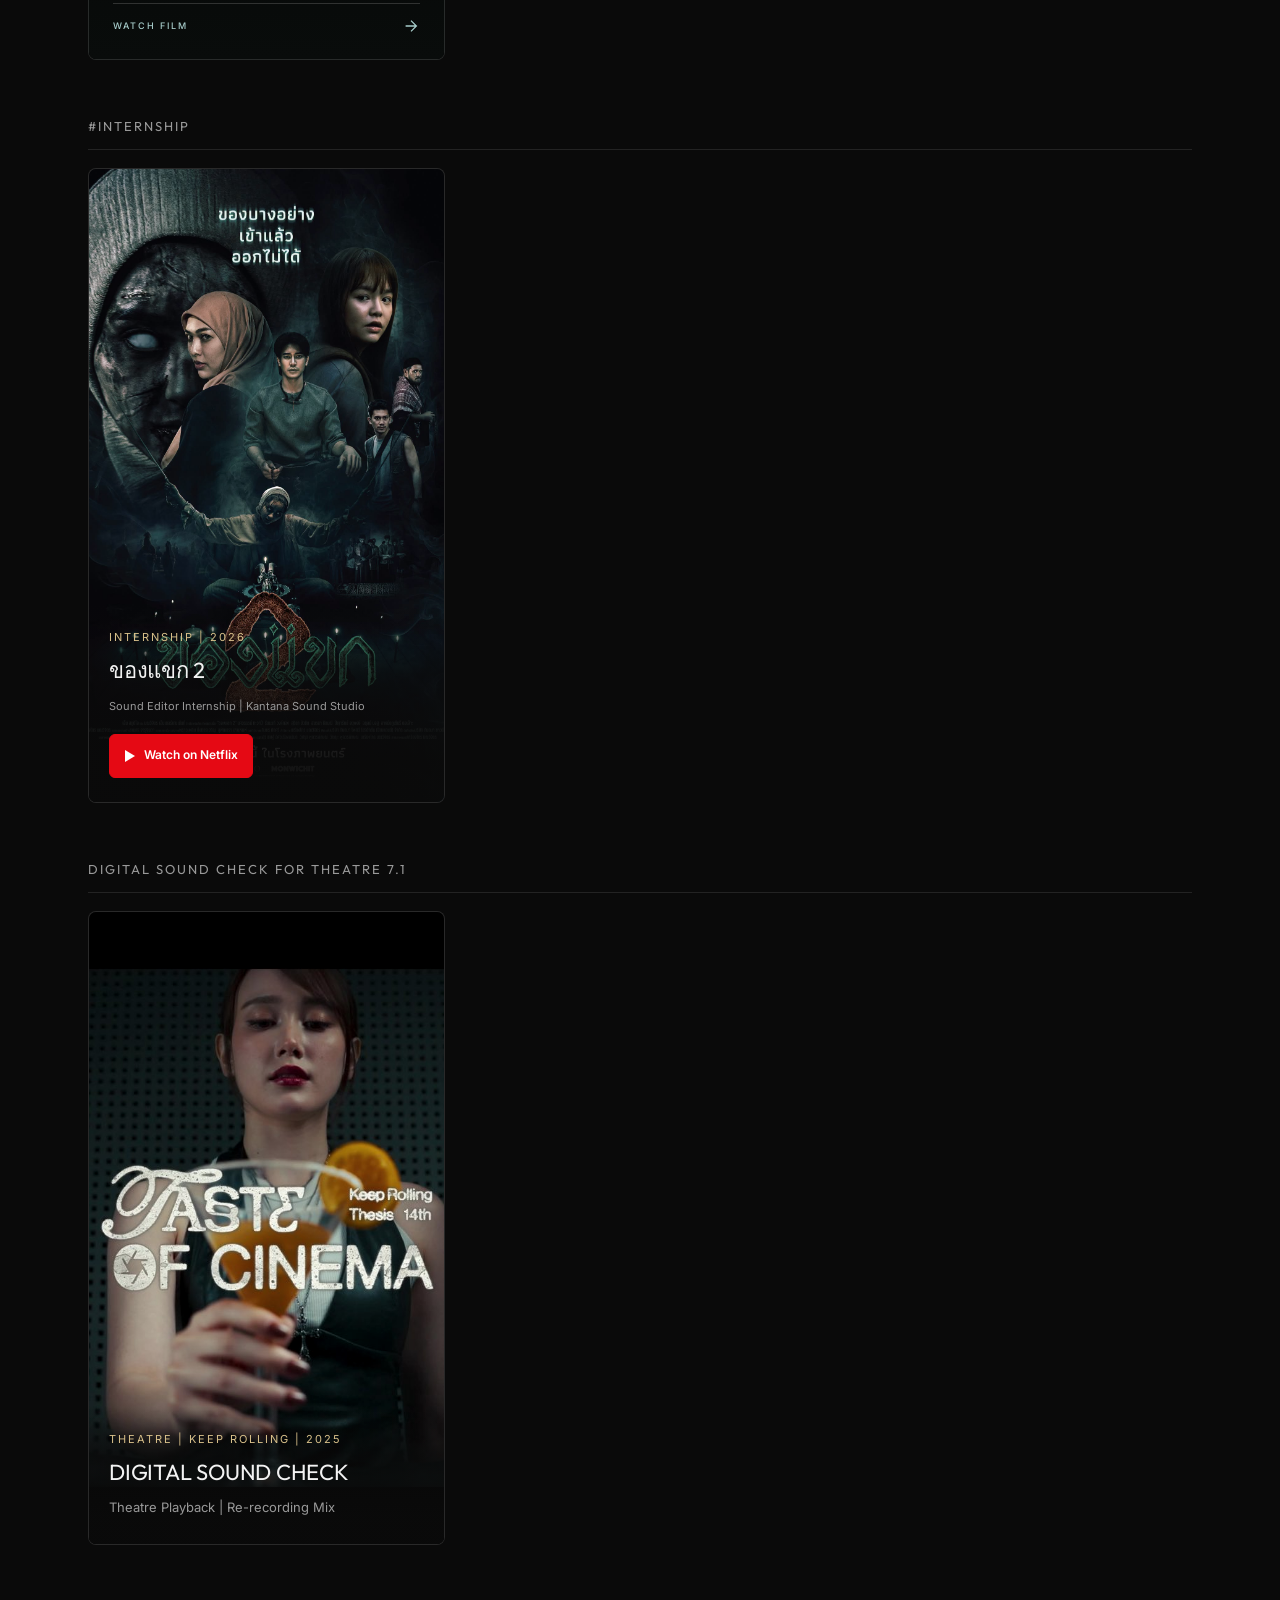
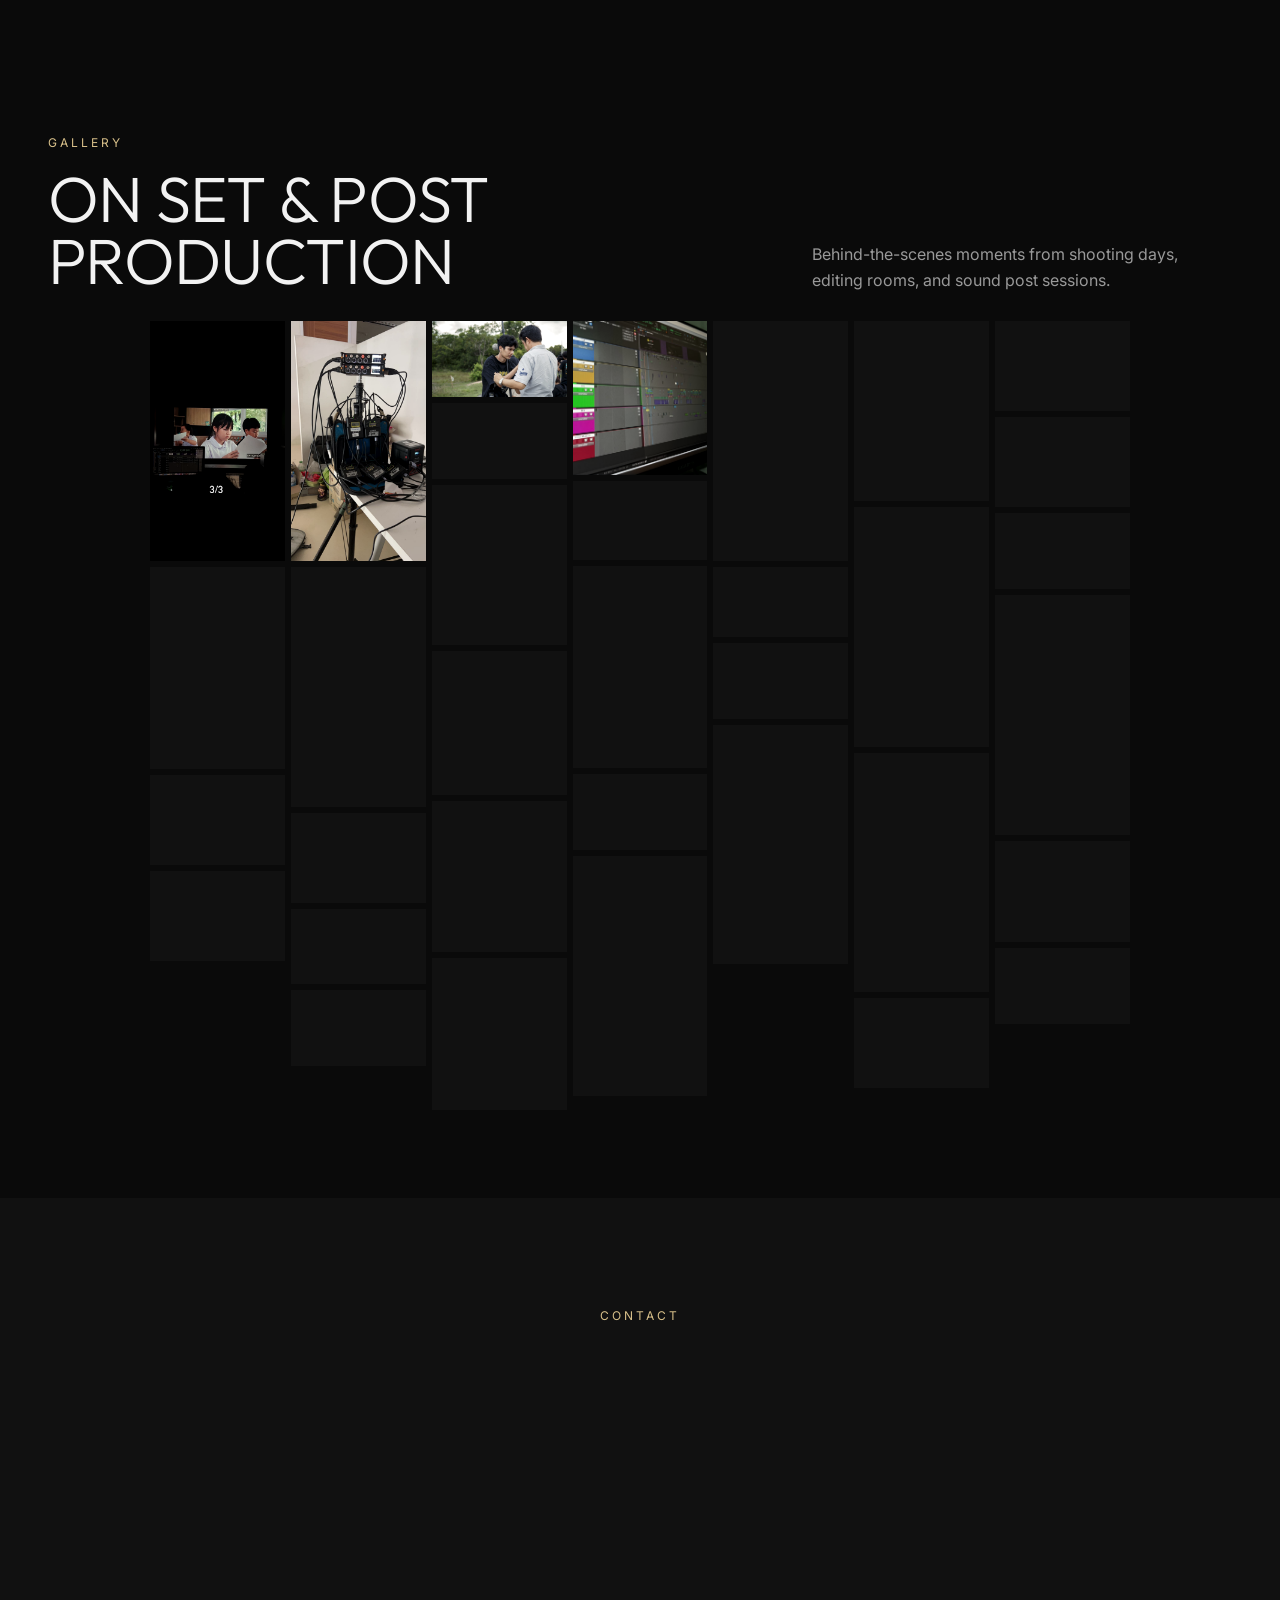
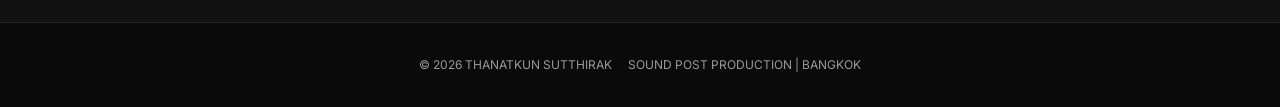
==== commit ceffec39: "Publish latest portfolio updates from reviewed v1.2 preview" ====
--- a/index.html
+++ b/index.html
@@ -20,7 +20,7 @@
   <link rel="preconnect" href="https://fonts.googleapis.com">
   <link rel="preconnect" href="https://fonts.gstatic.com" crossorigin>
   <link href="https://fonts.googleapis.com/css2?family=Inter:wght@300;400;500;600&family=Outfit:wght@300;400;500;700&display=swap" rel="stylesheet">
-  <link rel="stylesheet" href="style.css?v=20260627-layout-fix">
+  <link rel="stylesheet" href="style.css?v=20261025-film-covers">
 </head>
 <body>
   <header class="site-header">
@@ -57,6 +57,20 @@
     </section>
 
     <section class="section work-section" id="work">
+      <div class="work-group reveal" id="kangjor-2026">
+        <h2>#KangJor Thesis CU 2026</h2>
+        <div class="project-grid">
+          <article class="project-card poster-card">
+            <img src="straight-forward.jpg" alt="Straight Forward poster" loading="lazy" decoding="async">
+            <div>
+              <p>KangJor | 2026</p>
+              <h3>Straight Forward</h3>
+              <span>Dialogue Editor | Sound Effects Editor | Re-recording Mixer</span>
+            </div>
+          </article>
+        </div>
+      </div>
+
       <div class="work-group reveal">
         <h2>#Keep Rolling Thesis SWU 2026</h2>
         <div class="project-grid four-card-grid">
@@ -162,7 +176,7 @@
         </div>
       </div>
 
-      <div class="work-group reveal">
+      <div class="work-group reveal" id="short-films">
         <h2>Short Film 2025</h2>
         <div class="project-grid">
           <a class="project-card" href="https://www.youtube.com/watch?v=iqfdlkCPumg" target="_blank" rel="noopener">
@@ -182,12 +196,39 @@
               <span>Dialogue Editor | Re-recording Mixer | Sound Design</span>
             </div>
           </a>
-
-          <a class="project-card text-card" href="https://www.youtube.com/watch?v=iOaOwv6yx3s" target="_blank" rel="noopener">
-            <div>
-              <p>Short Film | 2025</p>
+        </div>
+
+        <div class="project-grid" id="film-still-covers" style="margin-top: 16px;">
+          <a class="project-card film-cover film-cover-rent" href="https://www.youtube.com/watch?v=iOaOwv6yx3s" target="_blank" rel="noopener">
+            <img src="rent-home.jpg" alt="A scene from RENT HOME" loading="lazy" decoding="async">
+            <span class="film-cover-label" aria-hidden="true">Short Film <span>2025</span></span>
+            <svg class="film-cover-play" viewBox="0 0 48 48" aria-hidden="true" focusable="false"><circle cx="24" cy="24" r="23"/><path d="m20 16 12 8-12 8z"/></svg>
+            <div>
               <h3>RENT HOME</h3>
-              <span>Dialogue Editor | Re-recording Mixer</span>
+              <span class="film-cover-credit">Dialogue Editor | Re-recording Mixer</span>
+              <span class="film-cover-watch" aria-hidden="true">Watch film <svg viewBox="0 0 20 20" focusable="false"><path d="M4 10h12M10 4l6 6-6 6"/></svg></span>
+            </div>
+          </a>
+
+          <a class="project-card film-cover film-cover-belong" href="https://www.youtube.com/watch?v=ZXYlTX8w2Bc" target="_blank" rel="noopener">
+            <img src="belong-to-us.jpg" alt="A scene from BELONG TO US" loading="lazy" decoding="async">
+            <span class="film-cover-label" aria-hidden="true">Short Film <span>2024</span></span>
+            <svg class="film-cover-play" viewBox="0 0 48 48" aria-hidden="true" focusable="false"><circle cx="24" cy="24" r="23"/><path d="m20 16 12 8-12 8z"/></svg>
+            <div>
+              <h3>Belong to us <small lang="th">ตะวันจันทร์เจ้า</small></h3>
+              <span class="film-cover-credit">Dialogue Editor | Re-recording Mixer</span>
+              <span class="film-cover-watch" aria-hidden="true">Watch film <svg viewBox="0 0 20 20" focusable="false"><path d="M4 10h12M10 4l6 6-6 6"/></svg></span>
+            </div>
+          </a>
+
+          <a class="project-card film-cover film-cover-essence" href="https://www.youtube.com/watch?v=XH5jBF1KM58" target="_blank" rel="noopener">
+            <img src="the-essence-of-me.jpg" alt="A scene from THE ESSENCE OF ME" loading="lazy" decoding="async">
+            <span class="film-cover-label" aria-hidden="true">Short Film <span>2025</span></span>
+            <svg class="film-cover-play" viewBox="0 0 48 48" aria-hidden="true" focusable="false"><circle cx="24" cy="24" r="23"/><path d="m20 16 12 8-12 8z"/></svg>
+            <div>
+              <h3>The Essence of me</h3>
+              <span class="film-cover-credit">Dialogue Editor</span>
+              <span class="film-cover-watch" aria-hidden="true">Watch film <svg viewBox="0 0 20 20" focusable="false"><path d="M4 10h12M10 4l6 6-6 6"/></svg></span>
             </div>
           </a>
         </div>
@@ -225,6 +266,41 @@
         </div>
       </div>
 
+      <div class="work-group reveal" id="sound-recordist">
+        <h2>#Sound Recordist</h2>
+        <div class="project-grid">
+          <a class="project-card film-cover film-cover-home" href="https://www.youtube.com/watch?v=vX5anQoU6SA" target="_blank" rel="noopener">
+            <img src="sound-recordist-work.jpg" alt="Come Home still" loading="lazy" decoding="async">
+            <span class="film-cover-label" aria-hidden="true">Short Film <span>Location Sound</span></span>
+            <svg class="film-cover-play" viewBox="0 0 48 48" aria-hidden="true" focusable="false"><circle cx="24" cy="24" r="23"/><path d="m20 16 12 8-12 8z"/></svg>
+            <div>
+              <h3>Come Home</h3>
+              <span class="film-cover-credit">Location Sound Recordist</span>
+              <span class="film-cover-watch" aria-hidden="true">Watch film <svg viewBox="0 0 20 20" focusable="false"><path d="M4 10h12M10 4l6 6-6 6"/></svg></span>
+            </div>
+          </a>
+        </div>
+      </div>
+
+      <div class="work-group reveal" id="internship">
+        <h2>#Internship</h2>
+        <div class="project-grid">
+          <article class="project-card poster-card streaming-card">
+            <img src="khong-khaek-2.jpg" alt="ของแขก 2 poster" loading="lazy" decoding="async">
+            <a class="project-trailer-link" href="https://www.youtube.com/watch?v=OCb4iVp6YcU" target="_blank" rel="noopener" aria-label="Watch ของแขก 2 trailer on YouTube (opens in a new tab)"></a>
+            <div>
+              <p>Internship | 2026</p>
+              <h3>ของแขก 2</h3>
+              <span style="font-size: 11px;">Sound Editor Internship | Kantana Sound Studio</span>
+              <a class="netflix-link" href="https://www.netflix.com/th/title/83049792" target="_blank" rel="noopener noreferrer" aria-label="Watch ของแขก 2 on Netflix (opens in a new tab)">
+                <svg width="12" height="14" viewBox="0 0 12 14" fill="currentColor" aria-hidden="true" focusable="false"><path d="M1 1v12l10-6z"/></svg>
+                Watch on Netflix
+              </a>
+            </div>
+          </article>
+        </div>
+      </div>
+
       <div class="work-group reveal">
         <h2>Digital Sound Check for Theatre 7.1</h2>
         <div class="project-grid">
@@ -356,7 +432,6 @@
     <section class="contact-section" id="contact">
       <p class="section-label">Contact</p>
       <h2 class="reveal">Let's work together.</h2>
-      <p class="contact-text reveal">สนใจร่วมงานด้วยกัน ติดต่อมาได้เลยครับ</p>
 
       <div class="contact-links reveal">
         <a href="mailto:noteza007kub@gmail.com" aria-label="Send email to noteza007kub@gmail.com">
--- a/style.css
+++ b/style.css
@@ -325,11 +325,219 @@
   font-size: 22px;
   font-weight: 400;
   color: var(--text);
+  text-transform: uppercase;
 }
 
 .project-card span {
   color: var(--muted);
   font-size: 13px;
+}
+
+.streaming-card .project-trailer-link {
+  position: absolute;
+  inset: 0;
+  z-index: 1;
+  border-radius: inherit;
+}
+
+.streaming-card > div {
+  z-index: 2;
+  pointer-events: none;
+}
+
+.netflix-link {
+  display: inline-flex;
+  align-items: center;
+  justify-content: center;
+  gap: 8px;
+  max-width: 100%;
+  min-height: 44px;
+  margin-top: 16px;
+  padding: 10px 14px;
+  color: #ffffff;
+  background: #e50914;
+  border: 1px solid #e50914;
+  border-radius: 6px;
+  font-size: 12px;
+  font-weight: 600;
+  line-height: 1.4;
+  text-decoration: none;
+  pointer-events: auto;
+  transition: background 0.2s ease, border-color 0.2s ease;
+}
+
+.netflix-link:hover {
+  background: #c70812;
+  border-color: #c70812;
+}
+
+.netflix-link:focus-visible,
+.project-trailer-link:focus-visible {
+  outline: 2px solid var(--accent);
+  outline-offset: -4px;
+}
+
+.project-card.film-cover {
+  --cover-accent: #d8c08a;
+  position: relative;
+  isolation: isolate;
+  display: block;
+  aspect-ratio: 3 / 4;
+  min-height: 0;
+  background: #101312;
+}
+
+.project-card.film-cover::after {
+  content: "";
+  position: absolute;
+  inset: 0;
+  z-index: 1;
+  background: linear-gradient(180deg, rgba(7, 10, 9, 0.66), transparent 25%, rgba(7, 10, 9, 0.12) 38%, rgba(7, 10, 9, 0.88) 67%, #090c0b 100%);
+  pointer-events: none;
+}
+
+.project-card.film-cover img {
+  position: absolute;
+  inset: 0;
+  height: 100%;
+  object-position: var(--cover-position, center);
+  filter: saturate(0.75) contrast(1.08);
+}
+
+.project-card.film-cover:hover img {
+  filter: saturate(0.95) contrast(1.04);
+}
+
+.project-card.film-cover .film-cover-label {
+  position: absolute;
+  inset: 22px 24px auto;
+  z-index: 2;
+  display: flex;
+  justify-content: space-between;
+  align-items: center;
+  gap: 12px;
+  padding-bottom: 12px;
+  border-bottom: 1px solid rgba(255, 255, 255, 0.22);
+  color: #f2f2f2;
+  font-size: 9px;
+  font-weight: 500;
+  letter-spacing: 2px;
+  text-transform: uppercase;
+}
+
+.film-cover-label span {
+  color: var(--cover-accent);
+  font-size: inherit;
+  letter-spacing: 1px;
+}
+
+.film-cover-play {
+  position: absolute;
+  top: 34%;
+  left: 50%;
+  z-index: 2;
+  width: 42px;
+  height: 42px;
+  color: #ffffff;
+  transform: translate(-50%, -50%);
+  filter: drop-shadow(0 2px 8px rgba(0, 0, 0, 0.4));
+  transition: transform 0.3s ease;
+}
+
+.film-cover-play circle {
+  fill: rgba(0, 0, 0, 0.2);
+  stroke: rgba(255, 255, 255, 0.65);
+  stroke-width: 1;
+}
+
+.film-cover-play path {
+  fill: currentColor;
+}
+
+.film-cover:hover .film-cover-play {
+  transform: translate(-50%, -50%) scale(1.1);
+}
+
+.project-card.film-cover > div {
+  z-index: 2;
+  padding: 24px;
+  background: none;
+}
+
+.project-card.film-cover h3 {
+  max-width: 10ch;
+  margin: 0 0 16px;
+  color: #ffffff;
+  font-family: 'Outfit', Arial, sans-serif;
+  font-size: clamp(28px, 3.2vw, 40px);
+  font-weight: 500;
+  line-height: 1.02;
+  letter-spacing: -0.025em;
+  text-wrap: balance;
+}
+
+.film-cover h3 small {
+  display: block;
+  margin-top: 8px;
+  color: var(--cover-accent);
+  font-size: 13px;
+  font-weight: 400;
+  line-height: 1.5;
+  letter-spacing: 0;
+}
+
+.project-card.film-cover .film-cover-credit {
+  display: block;
+  color: rgba(255, 255, 255, 0.68);
+  font-size: 11px;
+  line-height: 1.65;
+}
+
+.project-card.film-cover .film-cover-watch {
+  display: flex;
+  justify-content: space-between;
+  align-items: center;
+  margin-top: 20px;
+  padding-top: 13px;
+  border-top: 1px solid rgba(255, 255, 255, 0.16);
+  color: var(--cover-accent);
+  font-size: 9px;
+  font-weight: 500;
+  letter-spacing: 2px;
+  text-transform: uppercase;
+}
+
+.film-cover-watch svg {
+  width: 18px;
+  height: 18px;
+  fill: none;
+  stroke: currentColor;
+  stroke-width: 1.4;
+}
+
+.project-card.film-cover:focus-visible {
+  outline: 2px solid var(--cover-accent);
+  outline-offset: 4px;
+}
+
+.project-card.film-cover-rent {
+  --cover-accent: #c7d1b4;
+  --cover-position: 62% center;
+}
+
+.project-card.film-cover-belong {
+  --cover-accent: #e0b5a5;
+  --cover-position: 53% center;
+}
+
+.project-card.film-cover-essence {
+  --cover-accent: #b1c8d6;
+  --cover-position: 48% center;
+}
+
+.project-card.film-cover-home {
+  --cover-accent: #a7cdcb;
+  --cover-position: 53% center;
 }
 
 .text-card {
@@ -517,10 +725,6 @@
   font-weight: 300;
 }
 
-.contact-text {
-  color: var(--muted);
-}
-
 .contact-links {
   display: flex;
   justify-content: center;
@@ -621,6 +825,8 @@
   transform: translateY(0);
 }
 
+
+
 @media (max-width: 900px) {
   .site-header {
     padding: 18px 24px;
@@ -785,6 +991,7 @@
     flex-direction: column;
     padding: 24px;
   }
+
 }
 
 @media (max-width: 420px) {
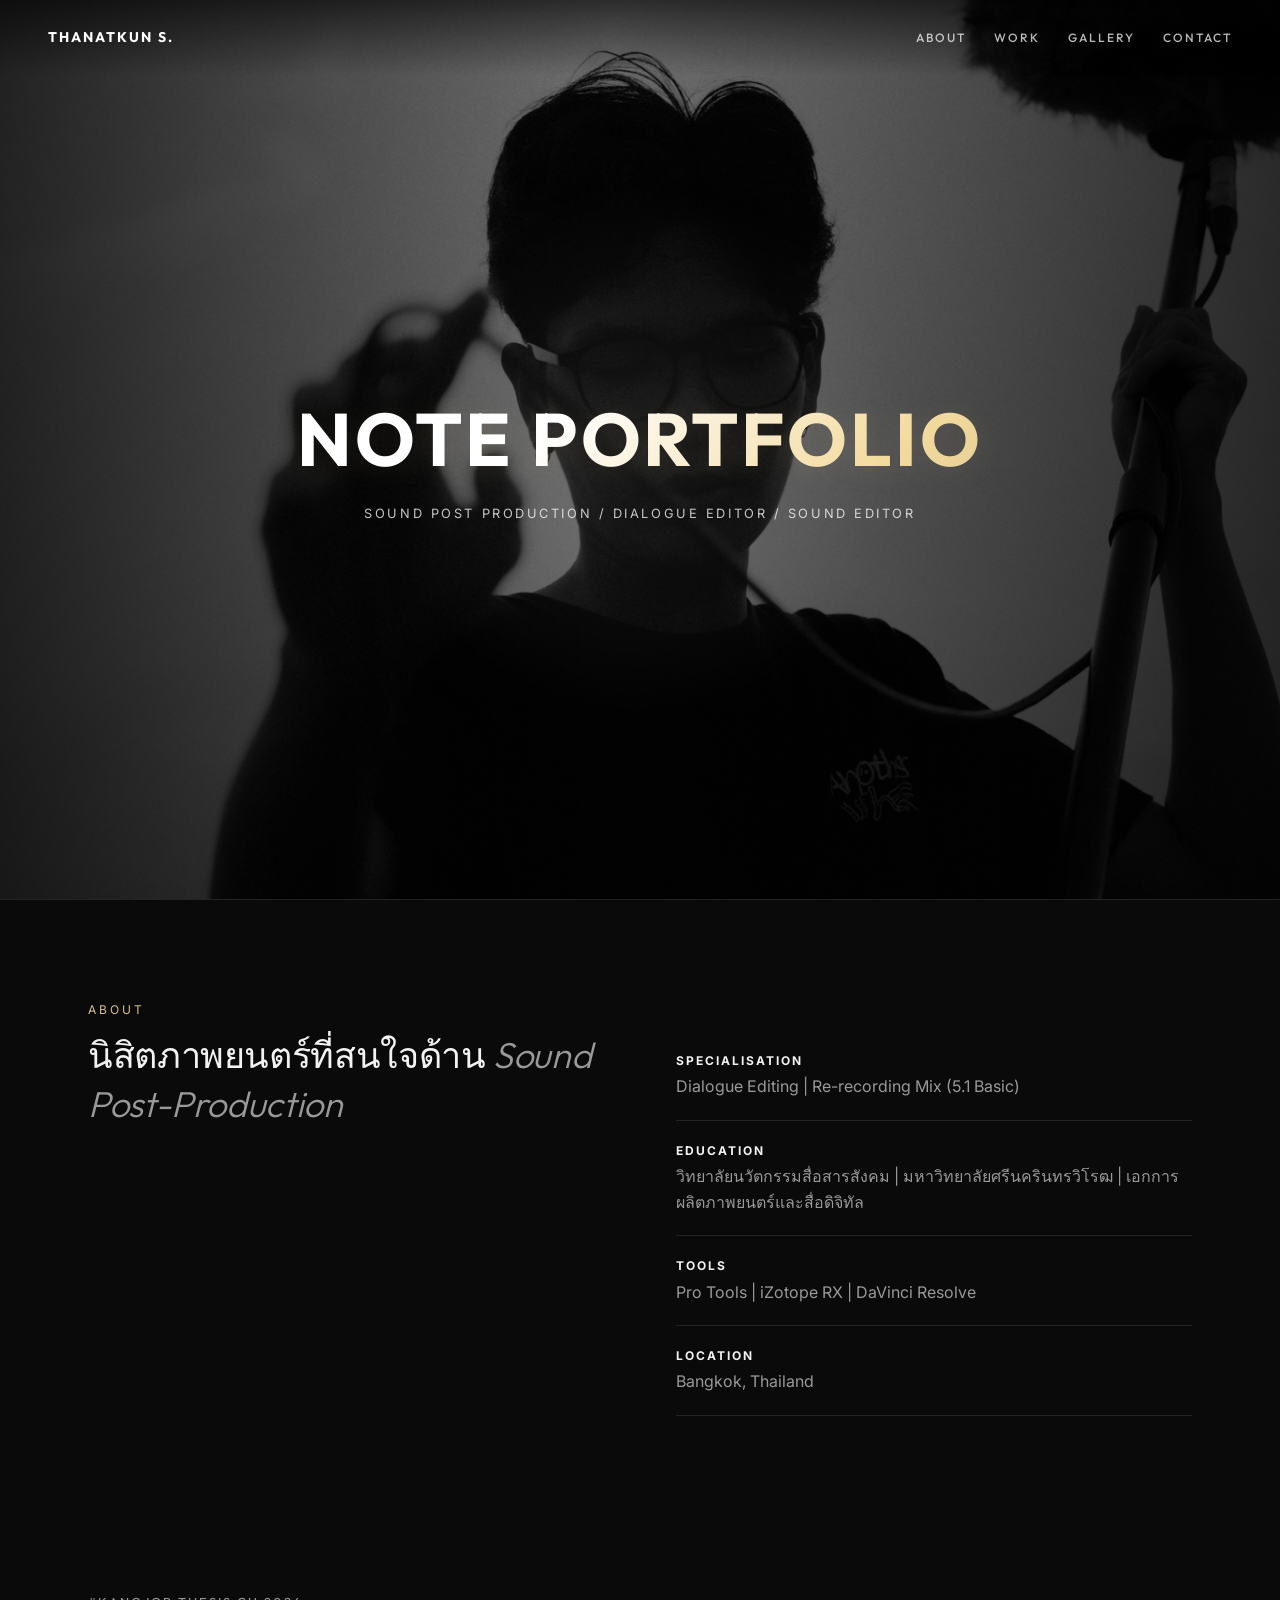
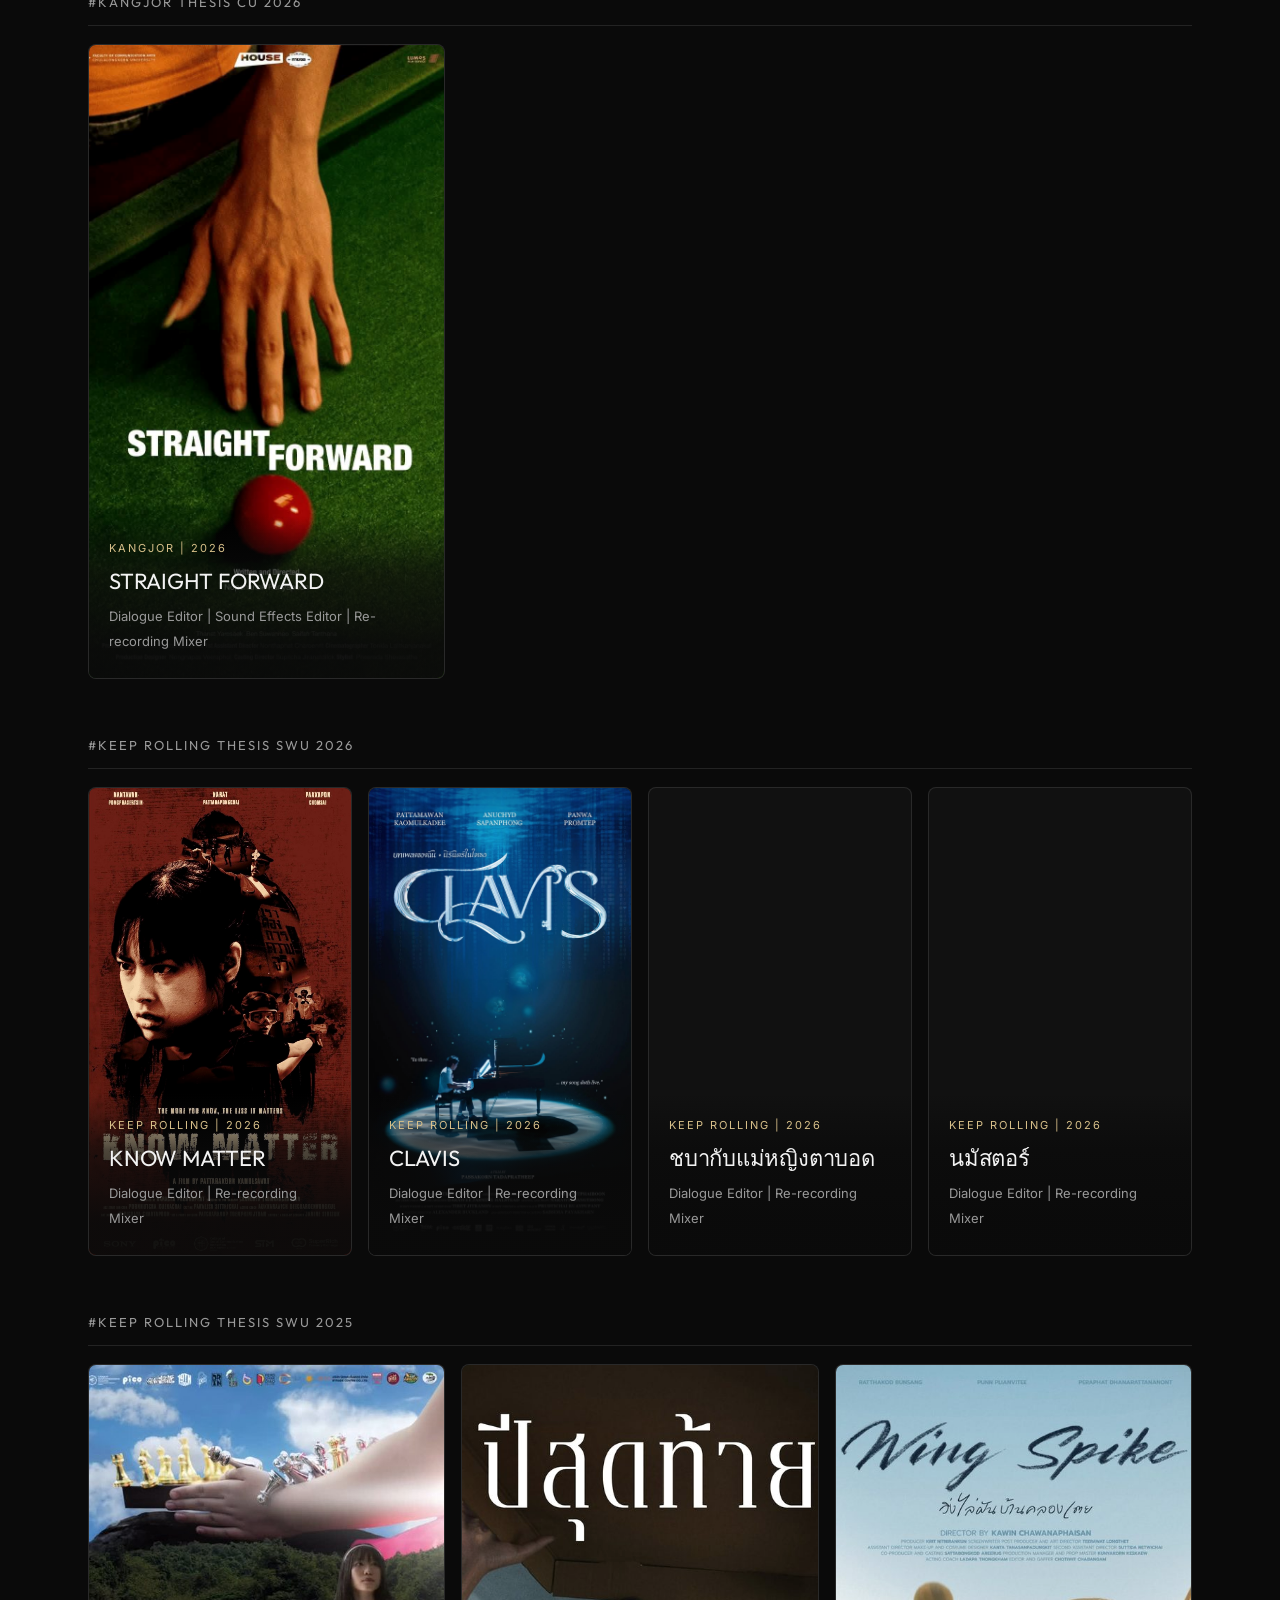
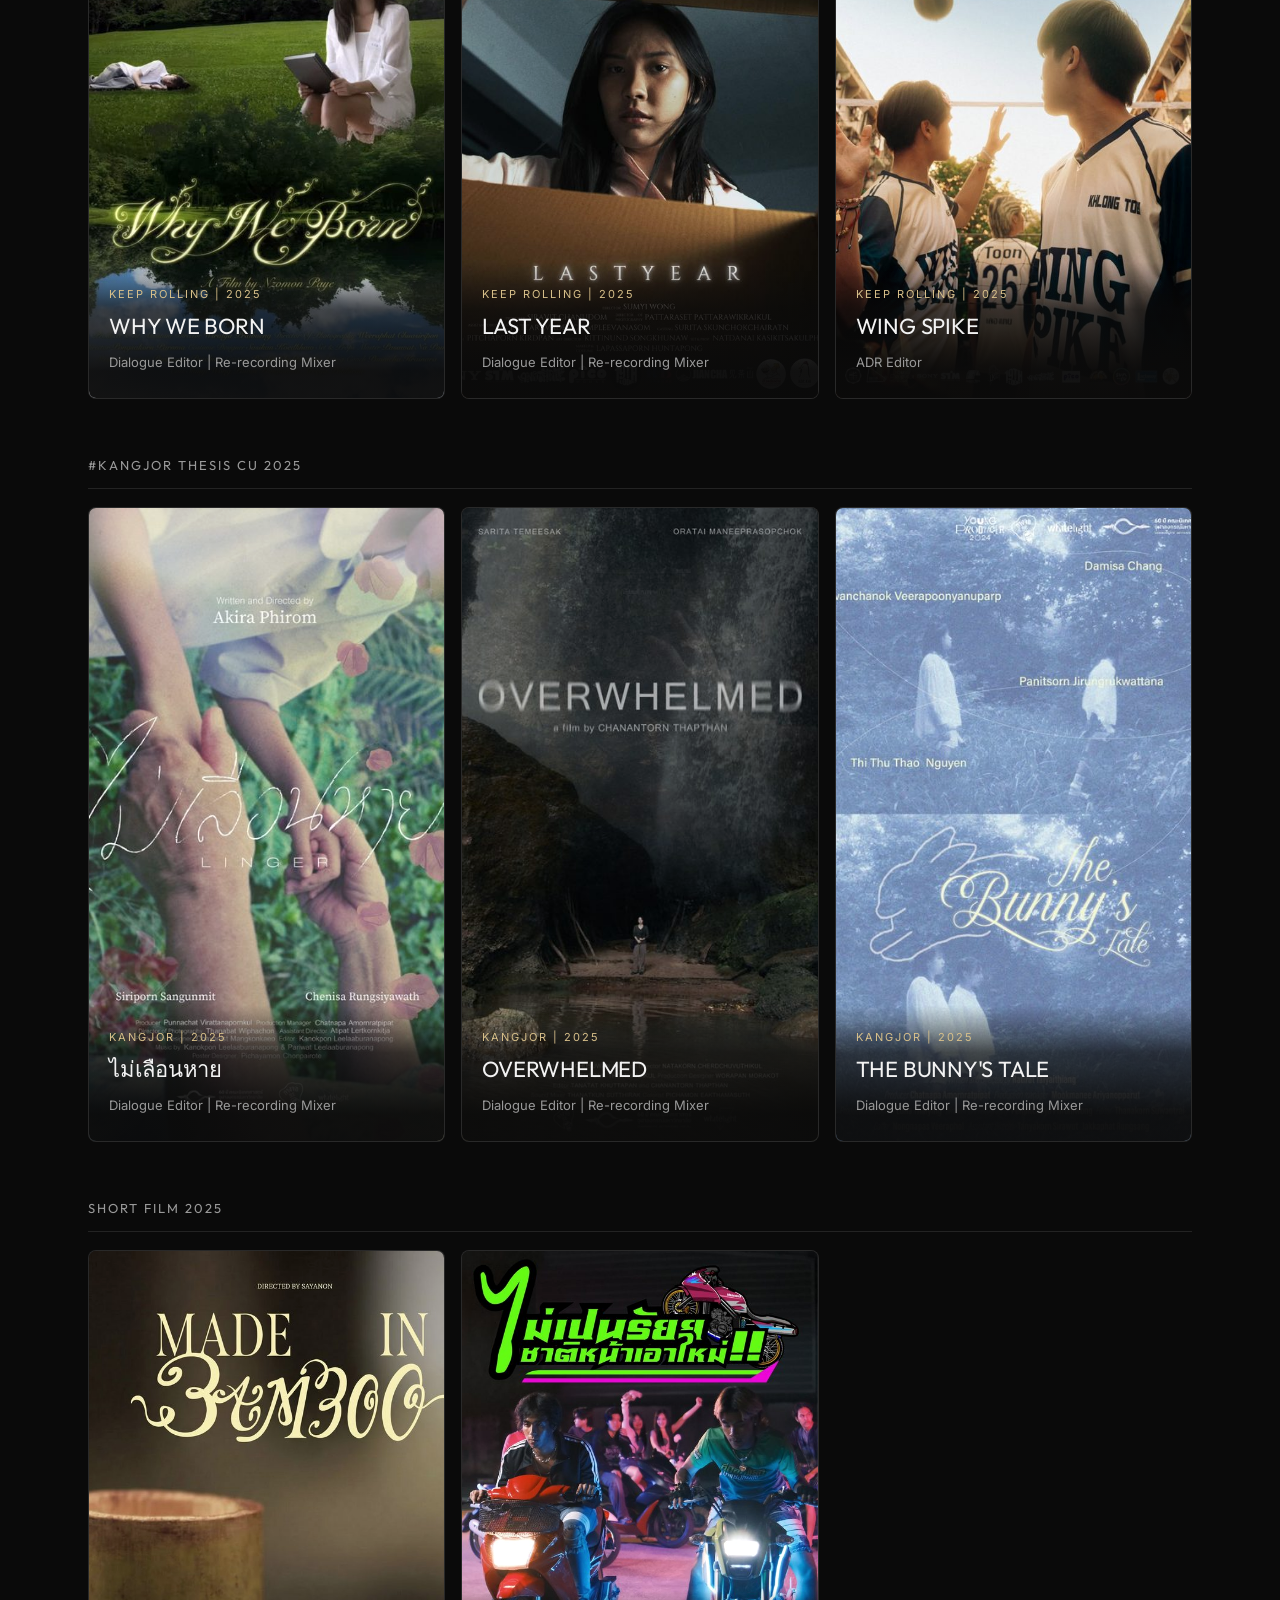
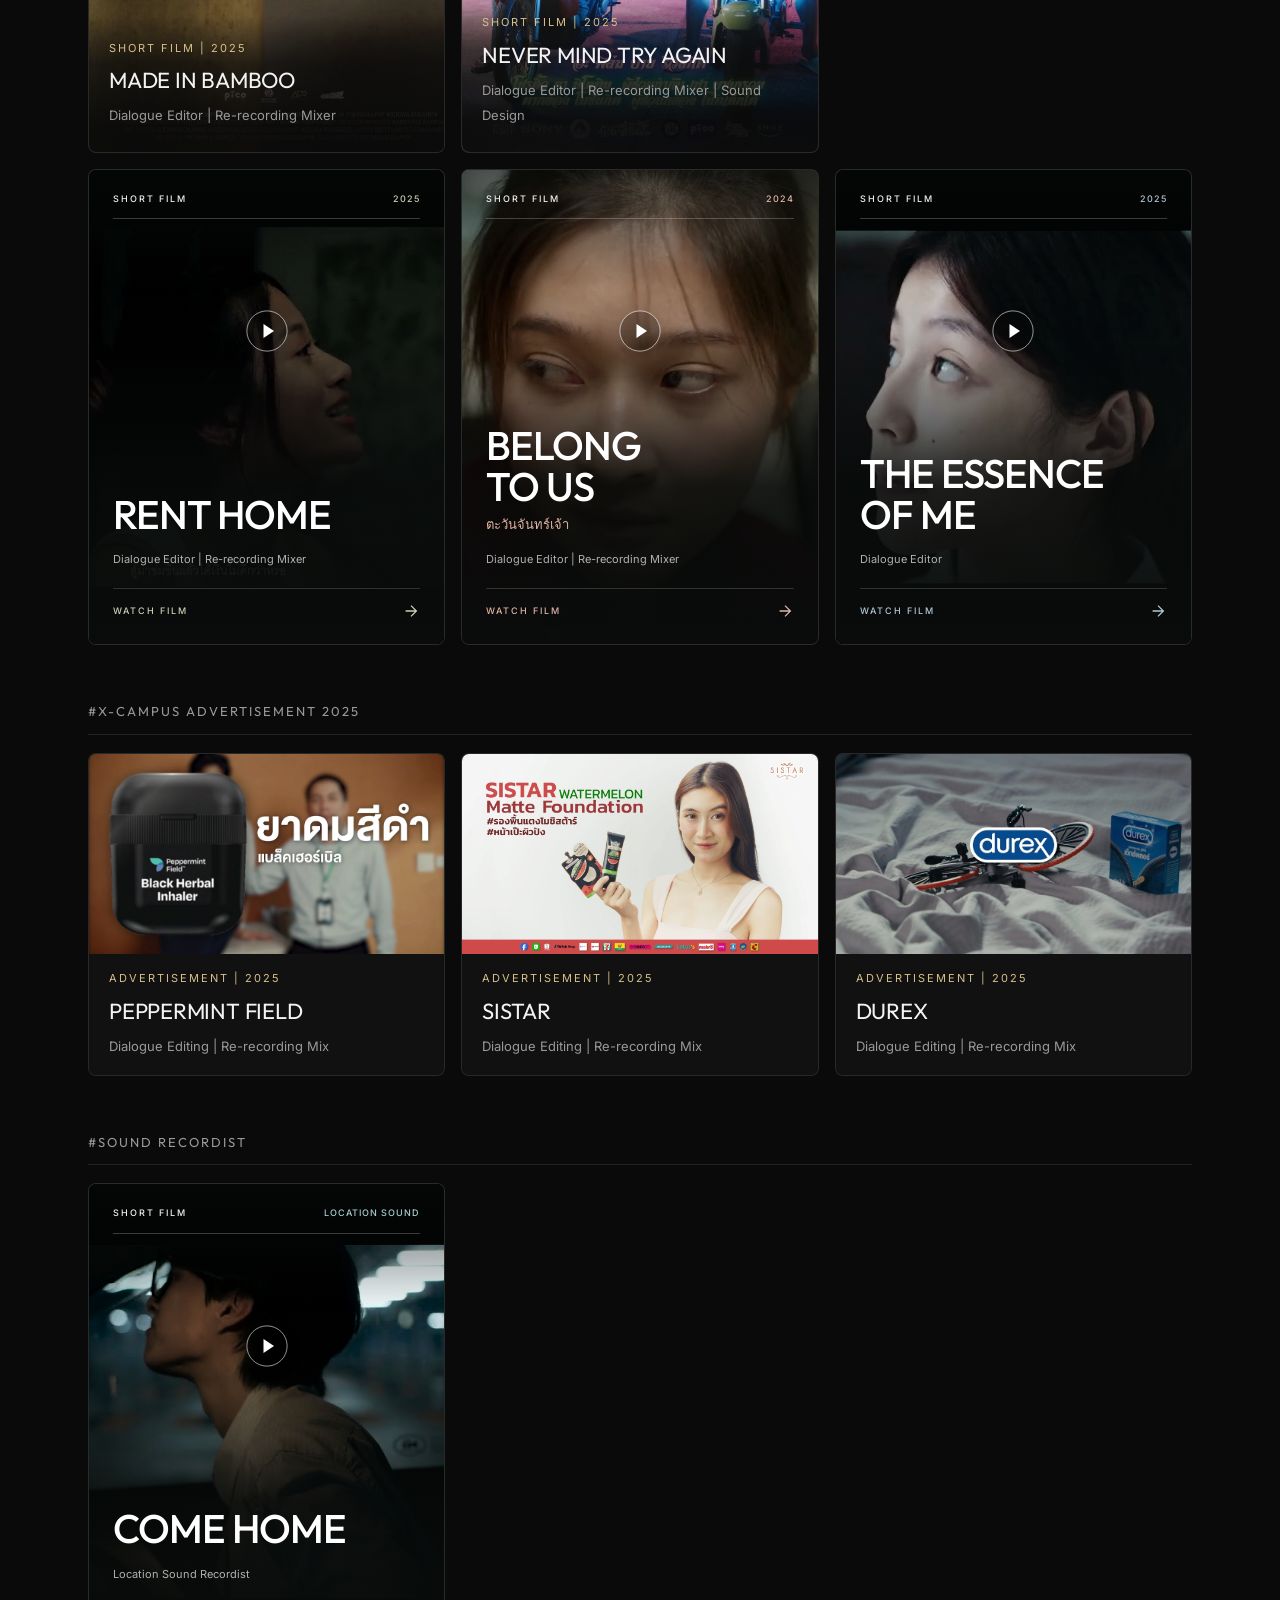
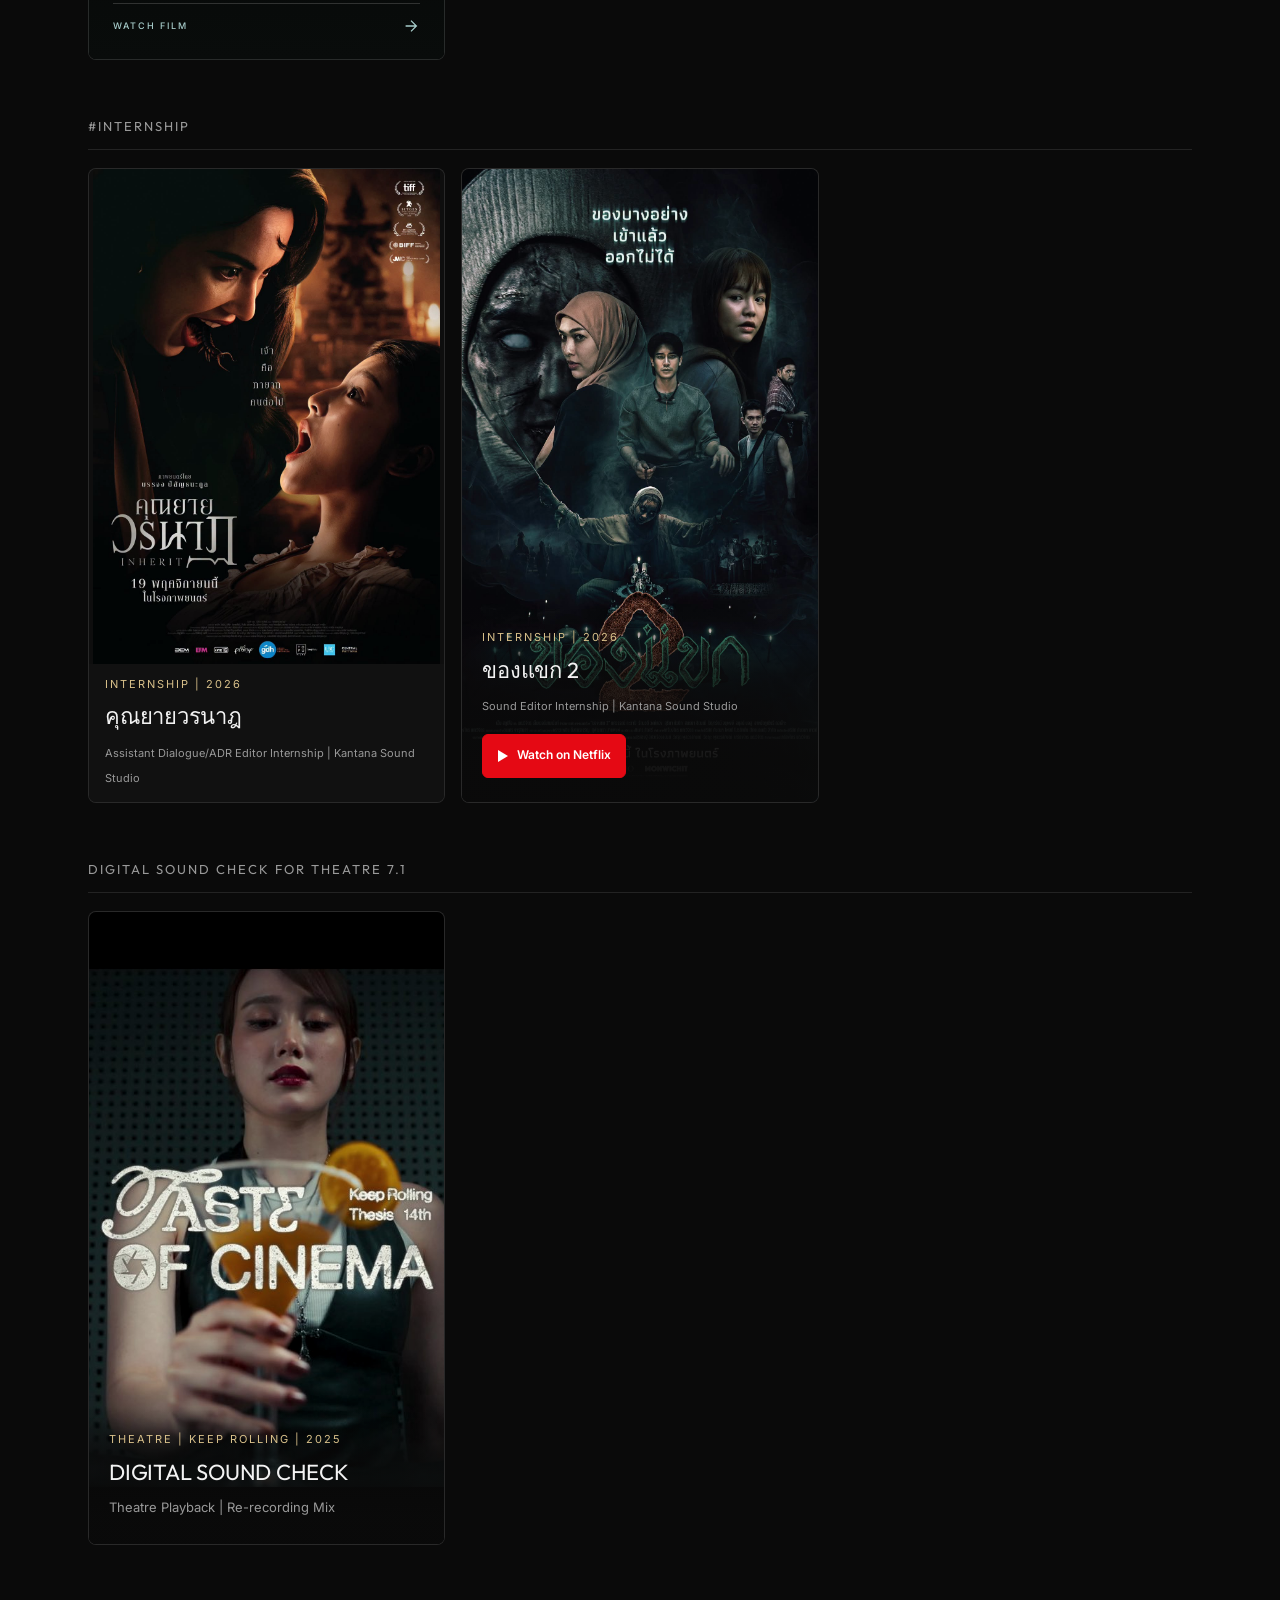
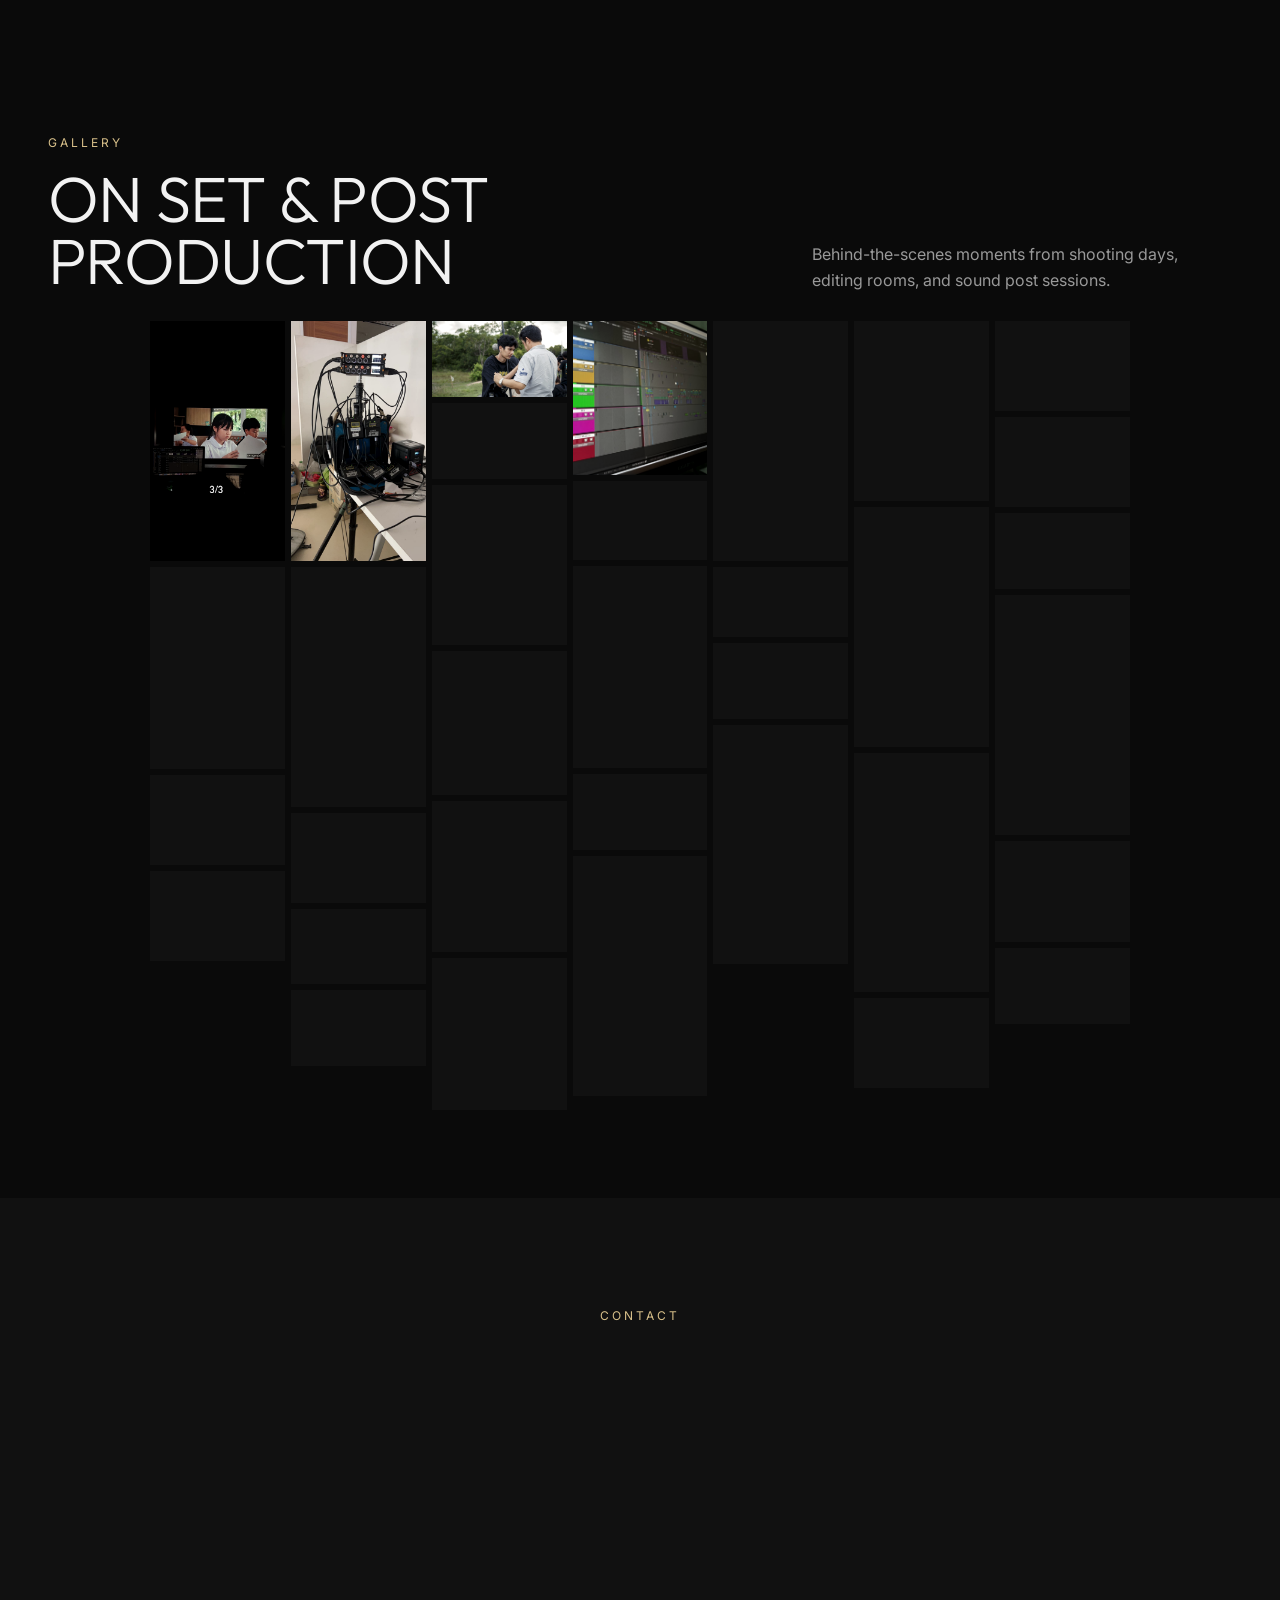
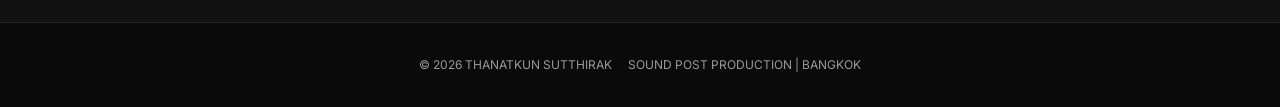
==== commit 9c72de26: "Add INHERIT internship poster and credit" ====
--- a/index.html
+++ b/index.html
@@ -20,7 +20,7 @@
   <link rel="preconnect" href="https://fonts.googleapis.com">
   <link rel="preconnect" href="https://fonts.gstatic.com" crossorigin>
   <link href="https://fonts.googleapis.com/css2?family=Inter:wght@300;400;500;600&family=Outfit:wght@300;400;500;700&display=swap" rel="stylesheet">
-  <link rel="stylesheet" href="style.css?v=20261025-film-covers">
+  <link rel="stylesheet" href="style.css?v=20261117-inherit-card-match">
 </head>
 <body>
   <header class="site-header">
@@ -285,6 +285,14 @@
       <div class="work-group reveal" id="internship">
         <h2>#Internship</h2>
         <div class="project-grid">
+          <article class="project-card poster-card inherit-card">
+            <img src="inherit.jpg?v=20261117" alt="คุณยายวรนาฎ film poster" loading="lazy" decoding="async">
+            <div>
+              <p>Internship | 2026</p>
+              <h3>คุณยายวรนาฎ</h3>
+              <span style="font-size: 11px;">Assistant Dialogue/ADR Editor Internship | Kantana Sound Studio</span>
+            </div>
+          </article>
           <article class="project-card poster-card streaming-card">
             <img src="khong-khaek-2.jpg" alt="ของแขก 2 poster" loading="lazy" decoding="async">
             <a class="project-trailer-link" href="https://www.youtube.com/watch?v=OCb4iVp6YcU" target="_blank" rel="noopener" aria-label="Watch ของแขก 2 trailer on YouTube (opens in a new tab)"></a>
--- a/style.css
+++ b/style.css
@@ -277,6 +277,39 @@
 .poster-card {
   aspect-ratio: 9 / 16;
   min-height: auto;
+}
+
+.project-card.inherit-card {
+  display: flex;
+  flex-direction: column;
+  aspect-ratio: 9 / 16;
+  min-height: 0;
+}
+
+.project-card.inherit-card > img {
+  display: block;
+  width: 100%;
+  height: 0;
+  min-height: 0;
+  flex: 1 1 auto;
+  object-fit: contain;
+  background: #101010;
+}
+
+.project-card.inherit-card:hover > img {
+  transform: none;
+}
+
+.project-card.inherit-card > div {
+  position: relative;
+  inset: auto;
+  flex: 0 0 auto;
+  padding: 12px 16px;
+  background: var(--surface);
+}
+
+.project-card.inherit-card:hover > div {
+  background: var(--surface);
 }
 
 .project-card:hover {
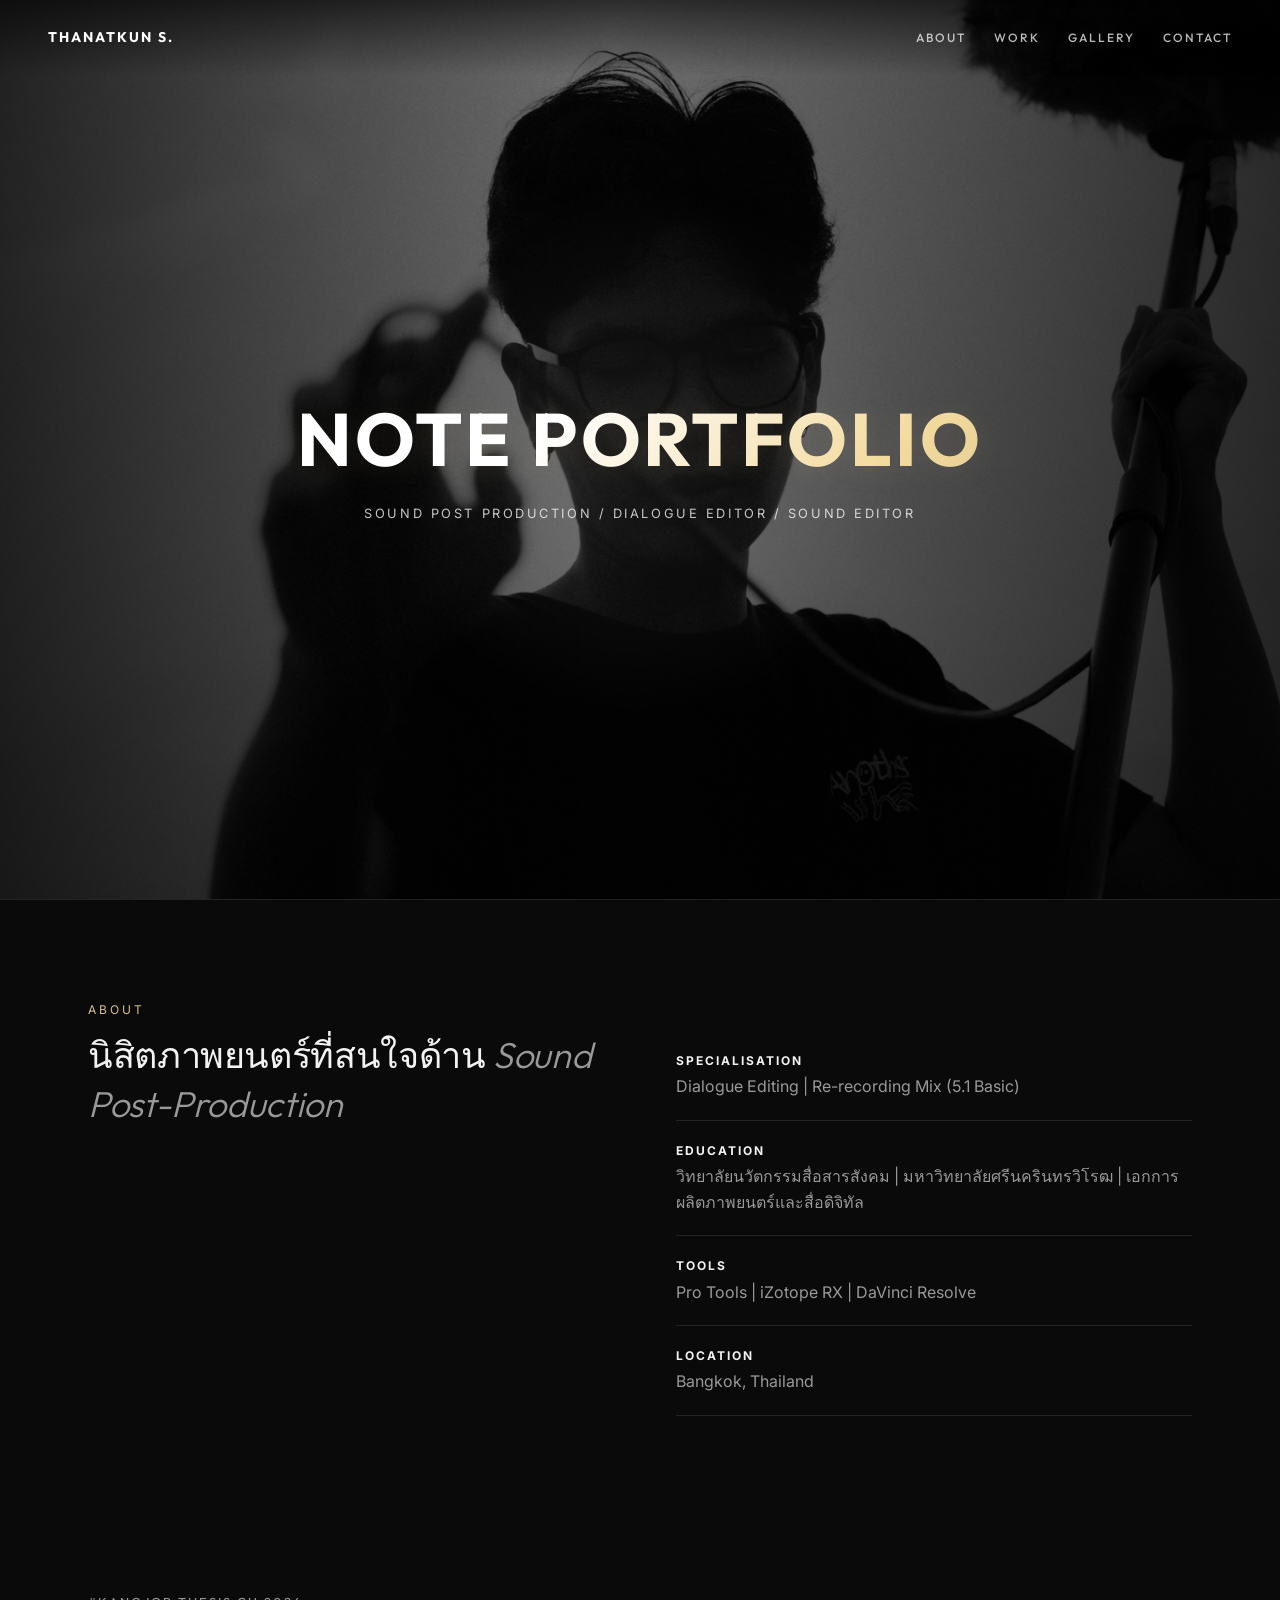
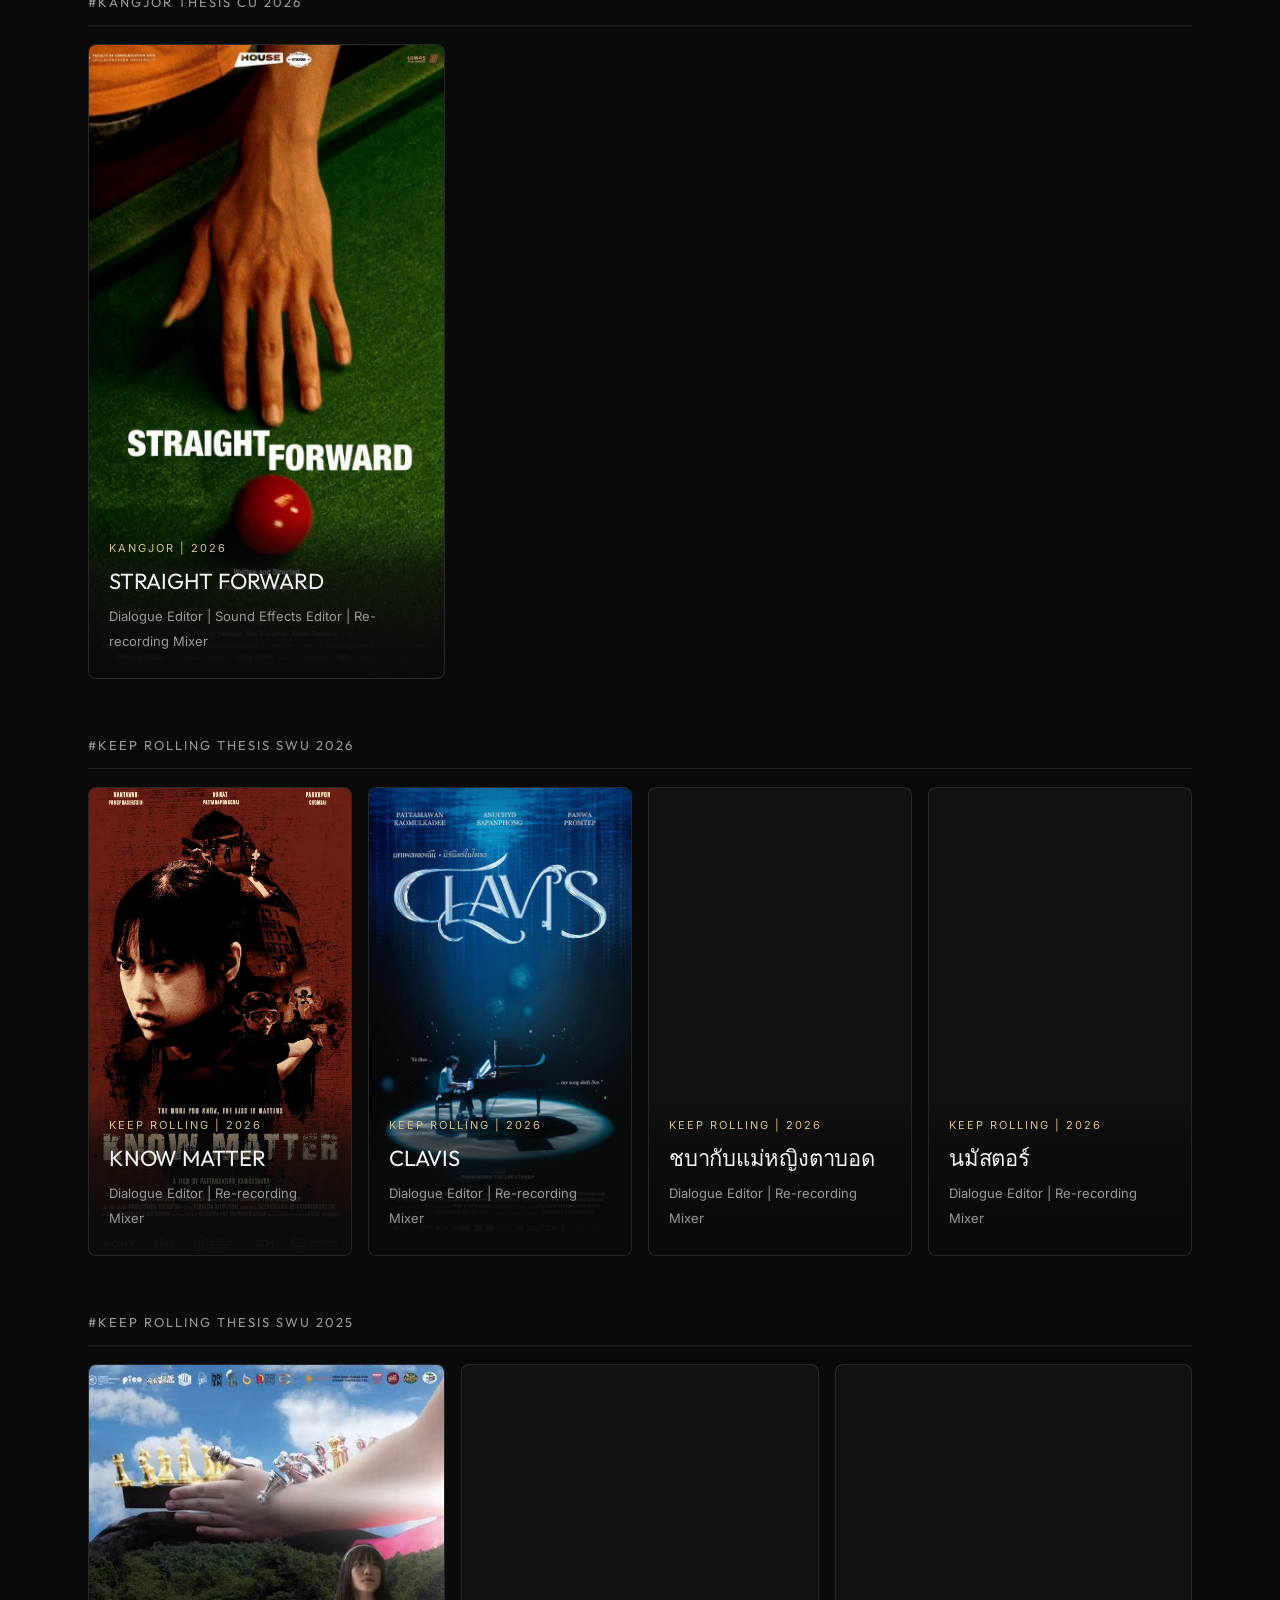
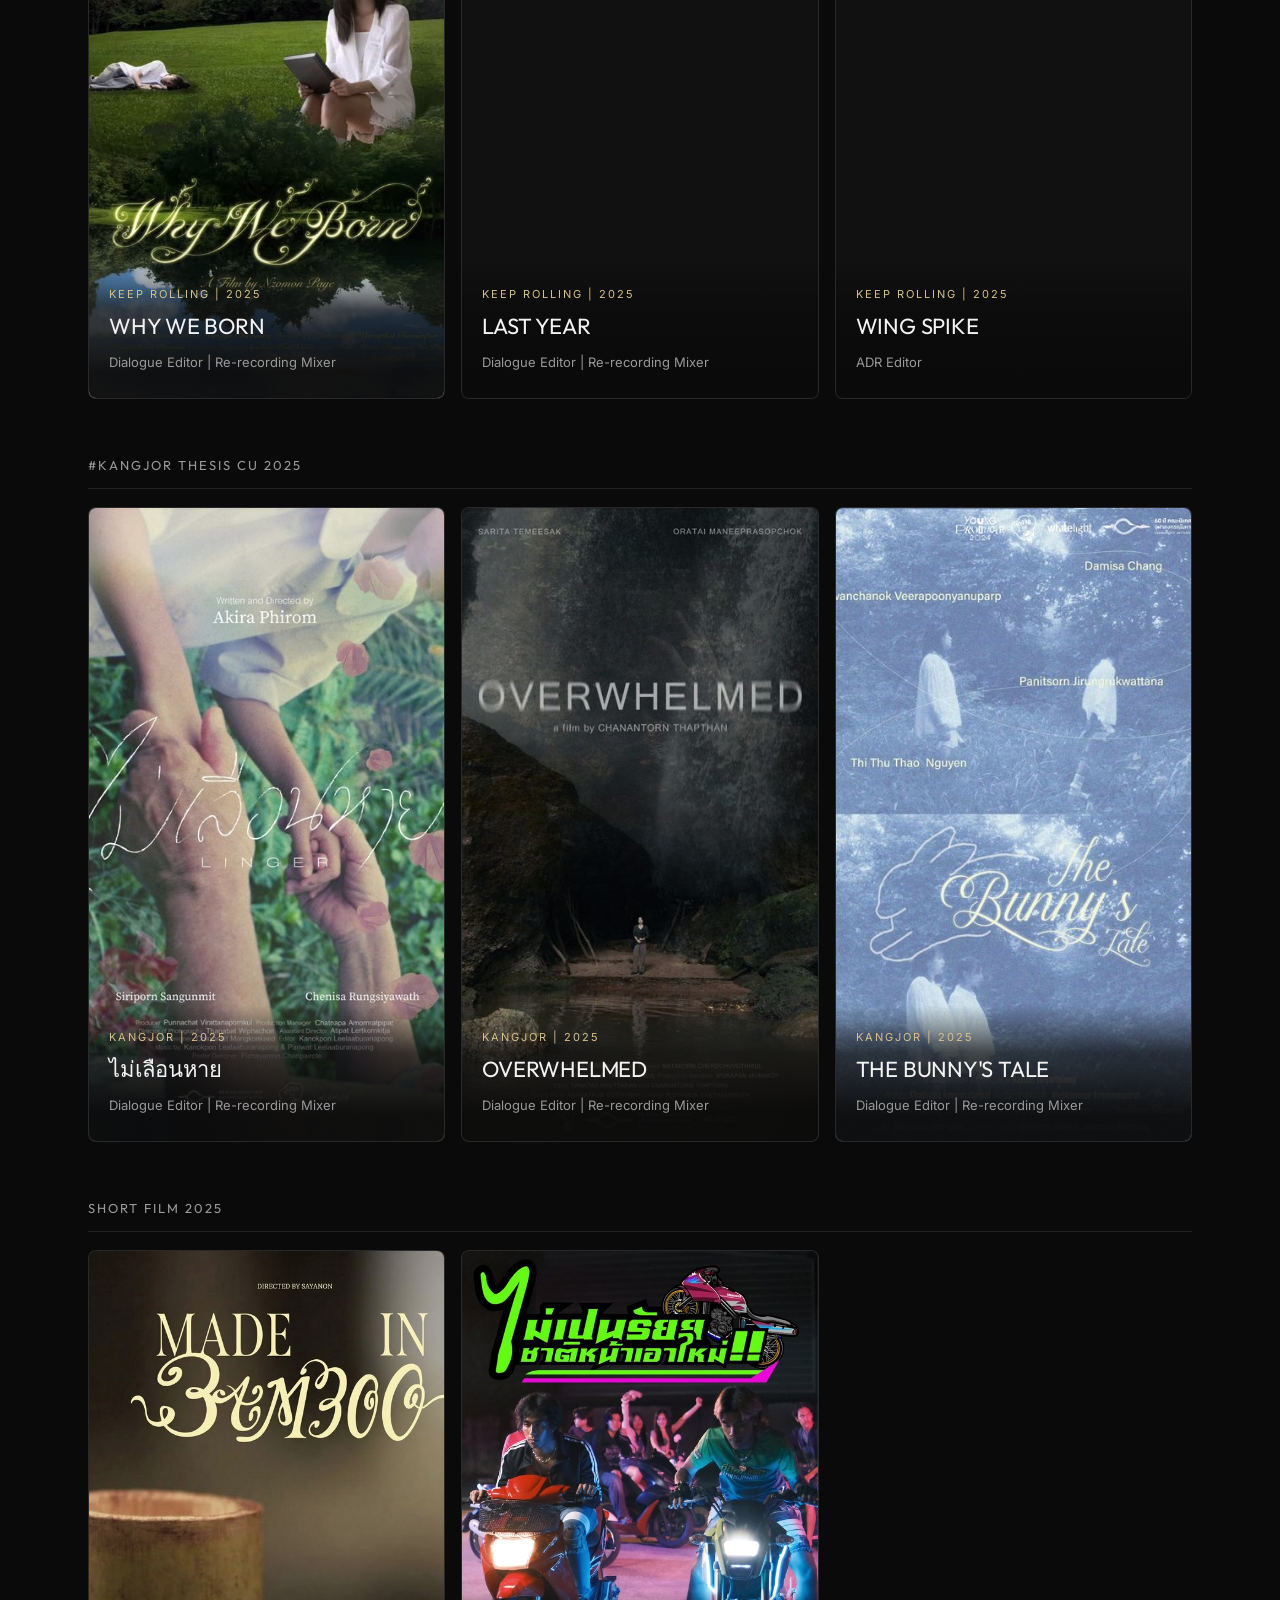
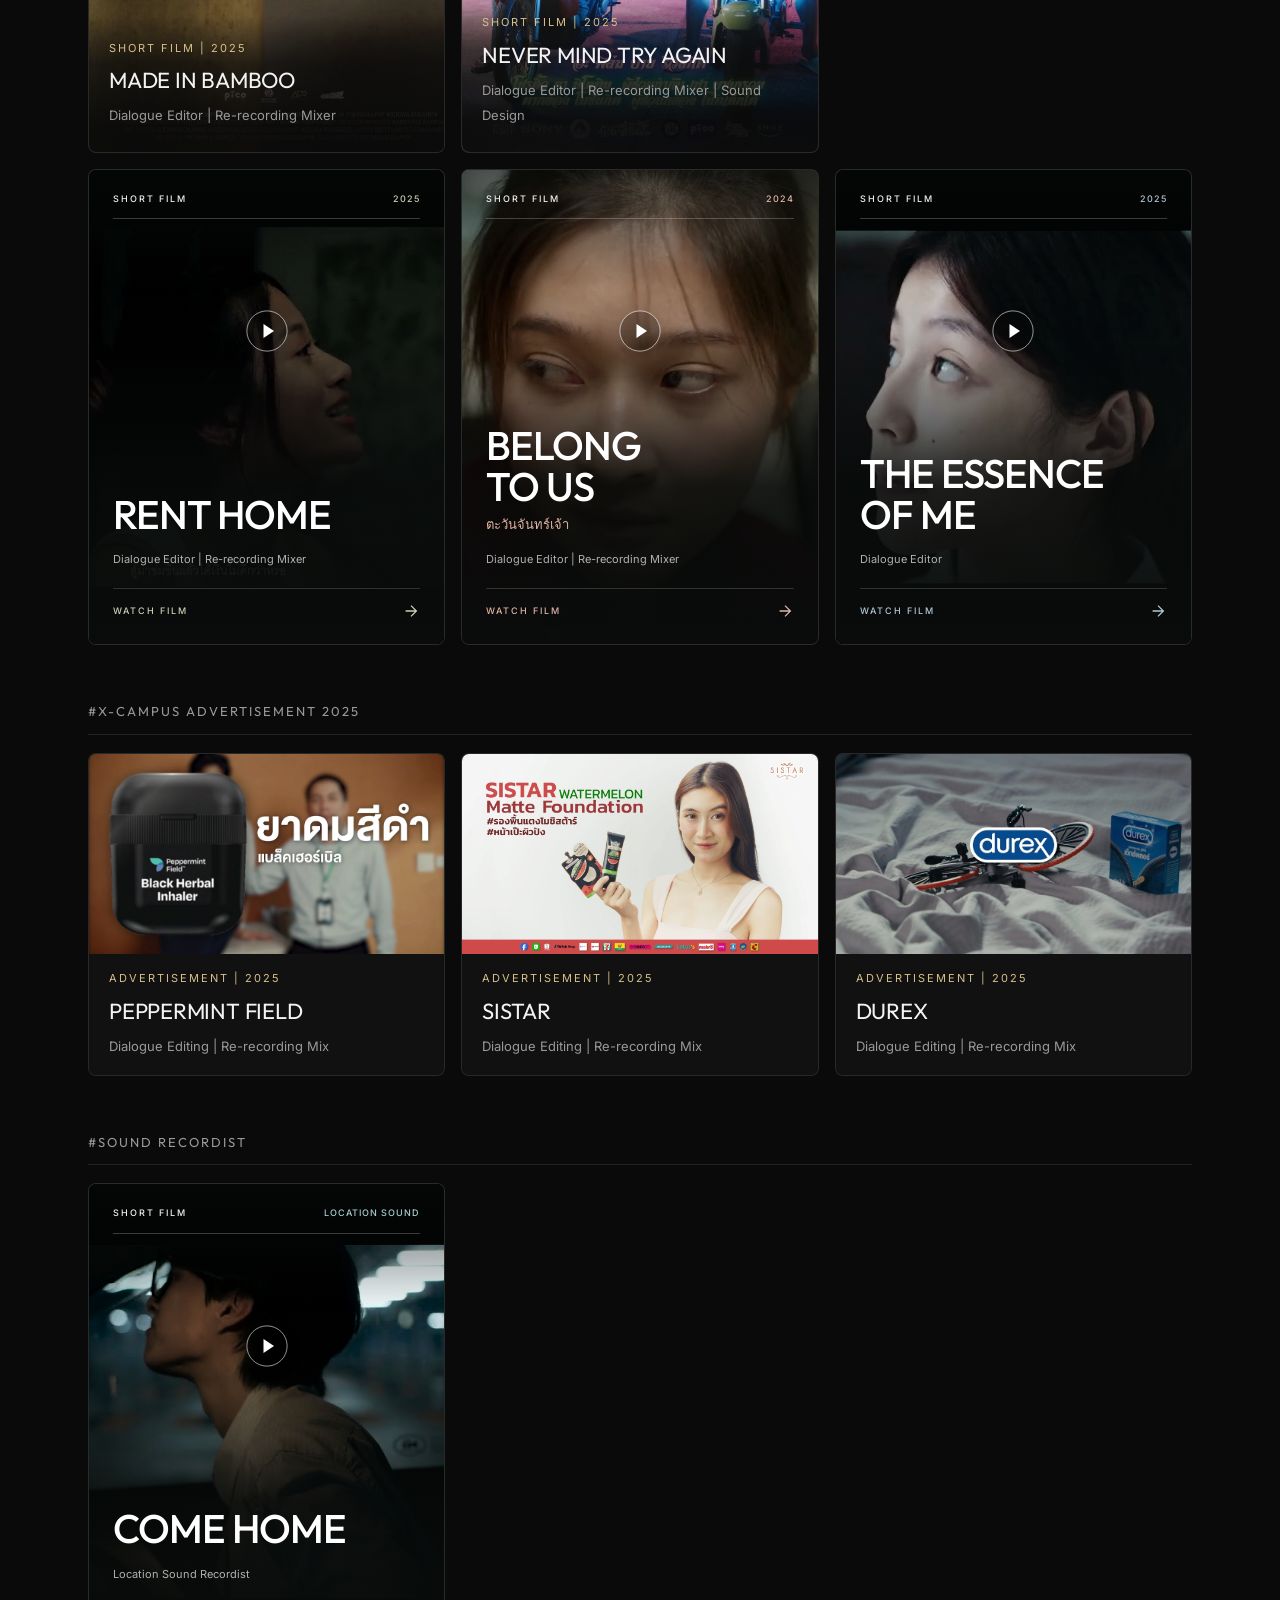
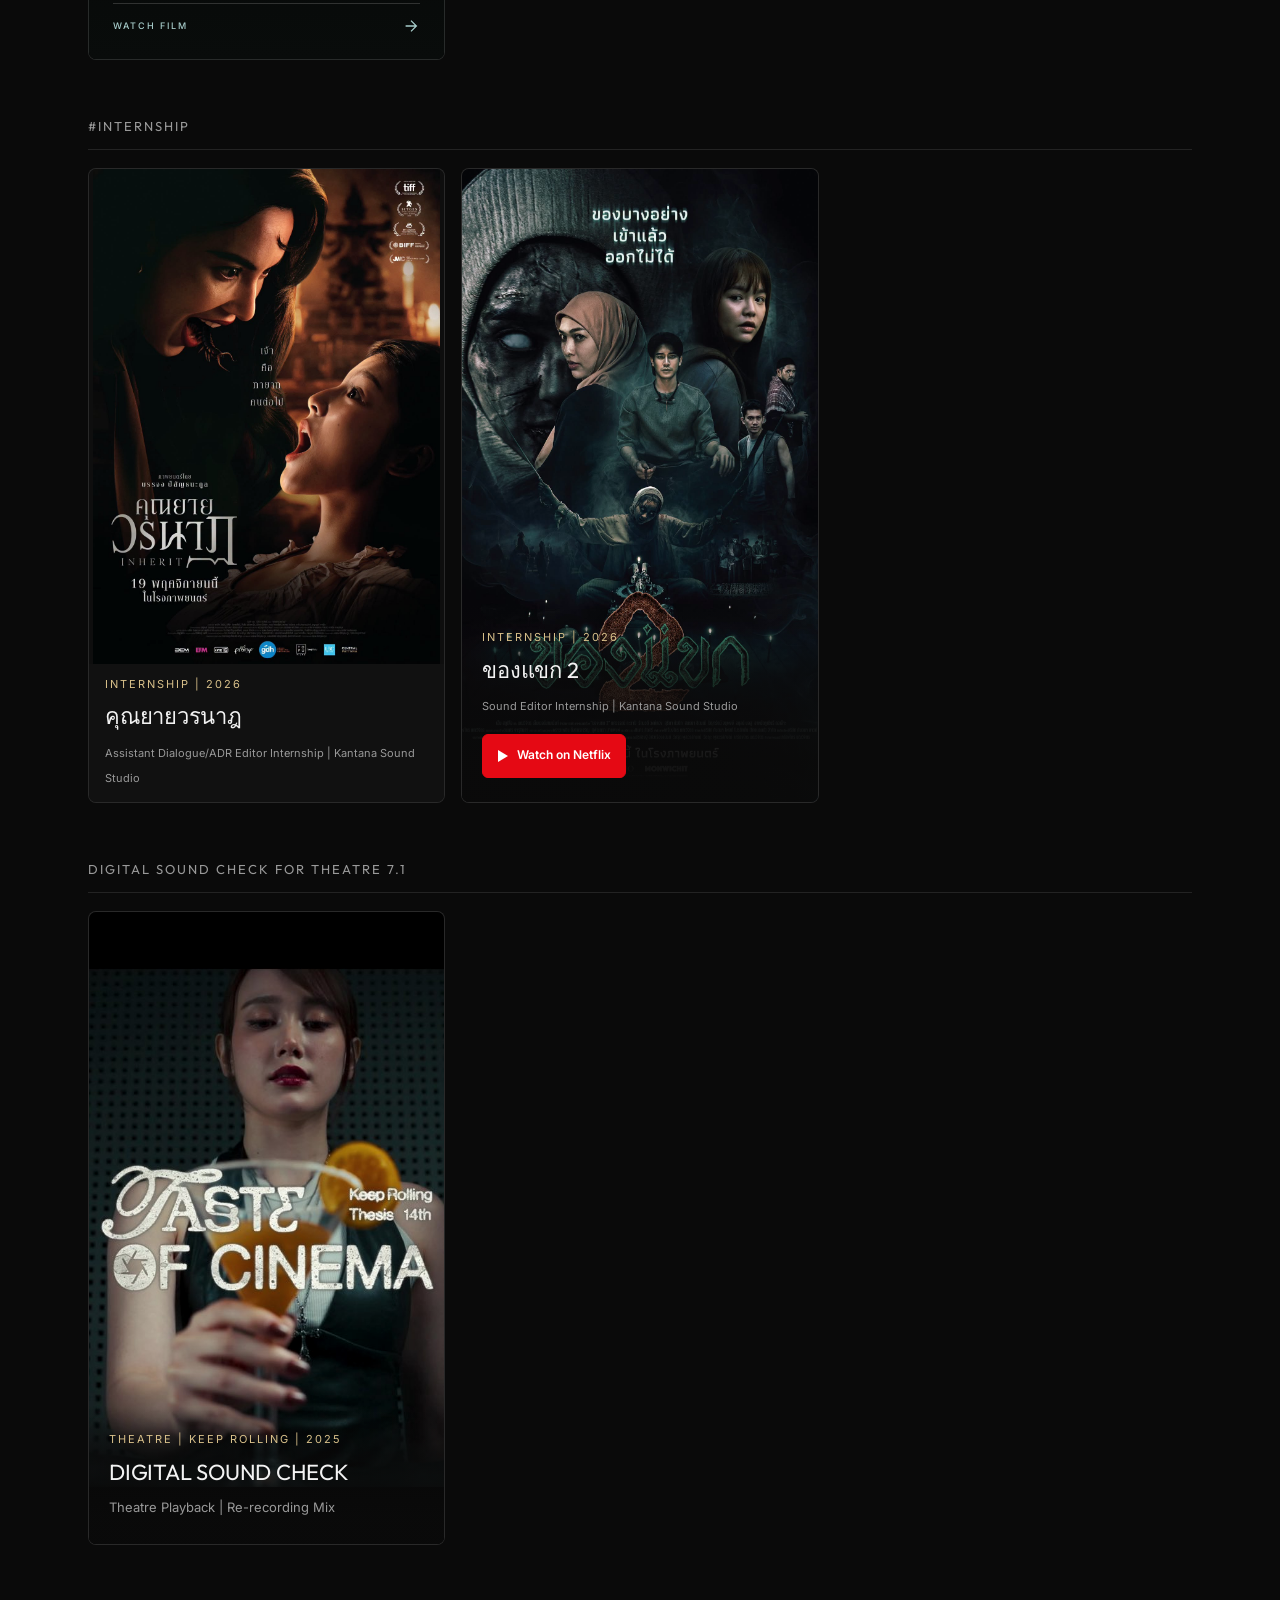
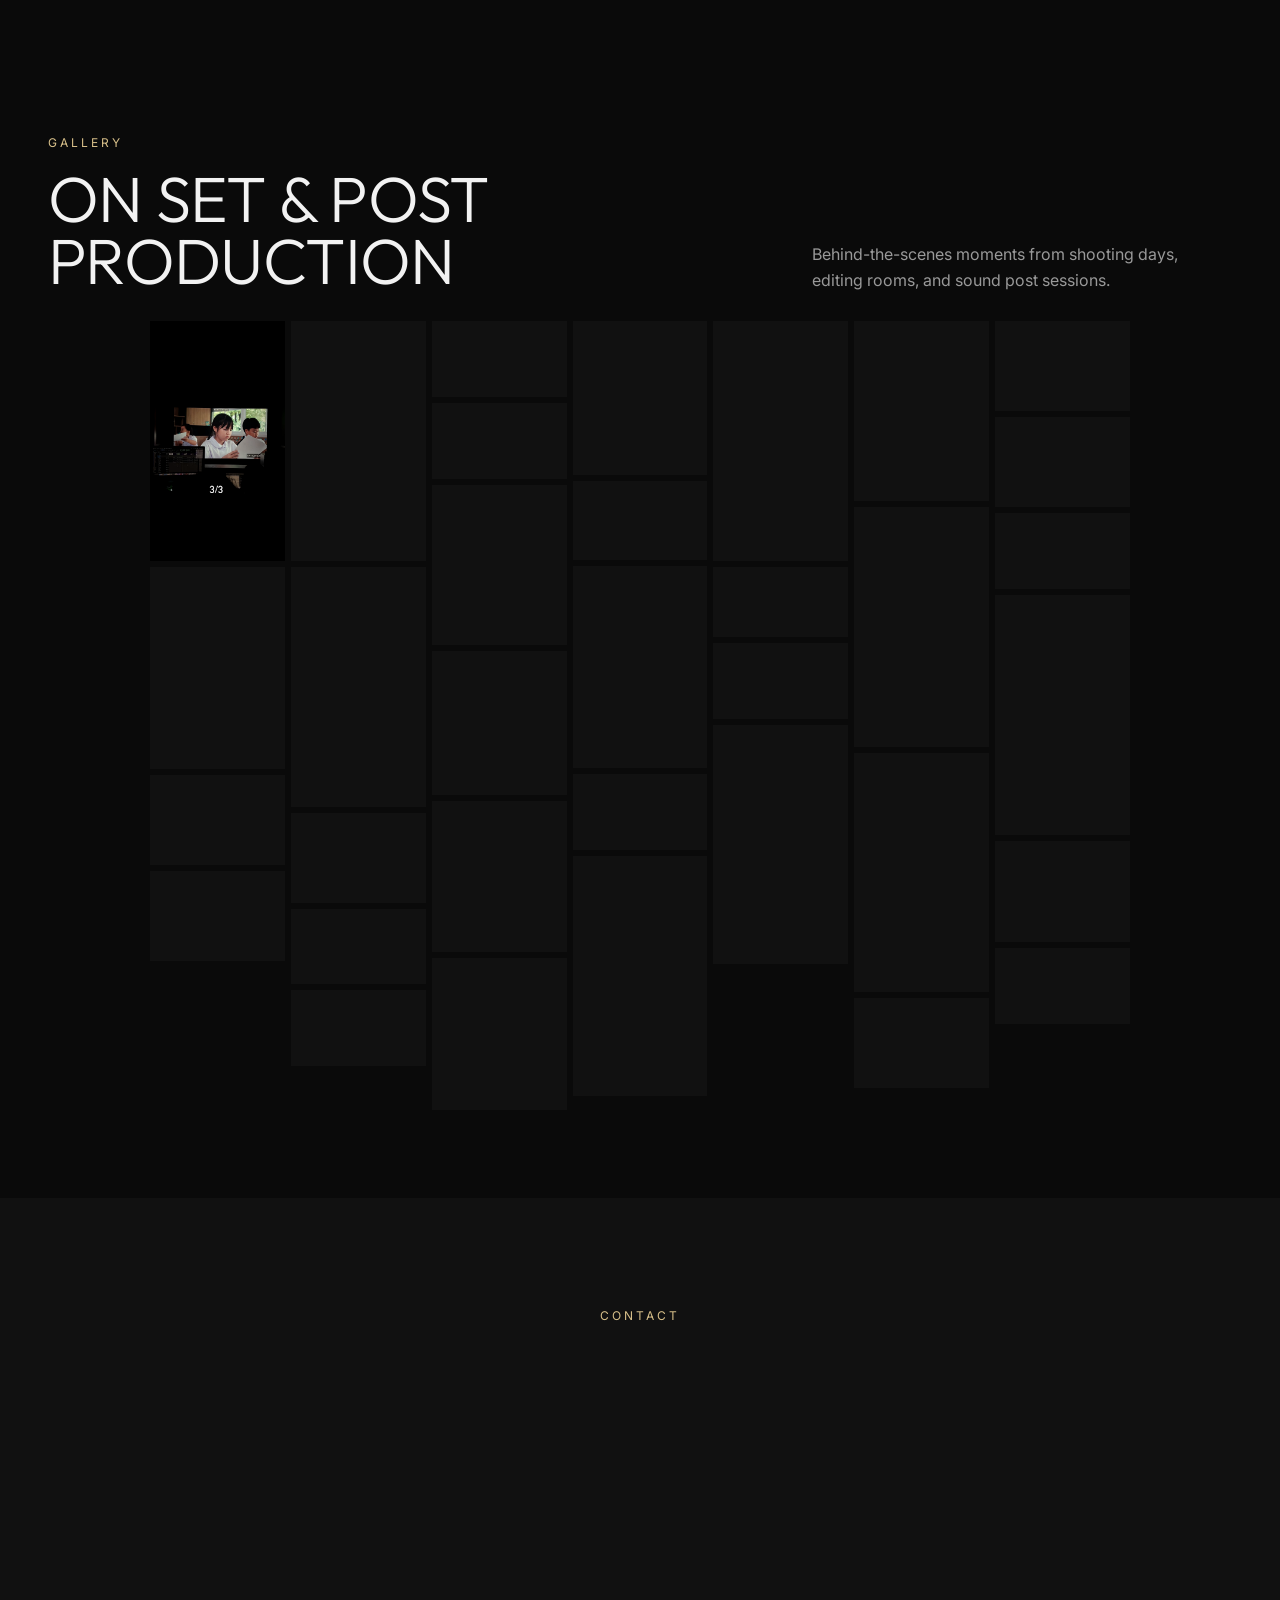
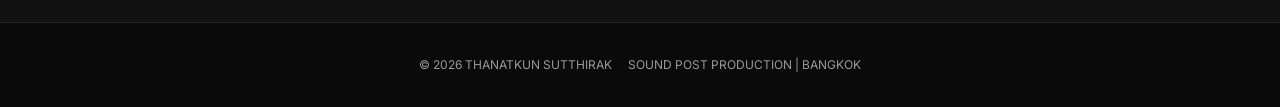
==== commit d67d02df: "Add YouTube link to INHERIT internship card" ====
--- a/index.html
+++ b/index.html
@@ -20,7 +20,7 @@
   <link rel="preconnect" href="https://fonts.googleapis.com">
   <link rel="preconnect" href="https://fonts.gstatic.com" crossorigin>
   <link href="https://fonts.googleapis.com/css2?family=Inter:wght@300;400;500;600&family=Outfit:wght@300;400;500;700&display=swap" rel="stylesheet">
-  <link rel="stylesheet" href="style.css?v=20261117-inherit-card-match">
+  <link rel="stylesheet" href="style.css?v=20261118-yayai-youtube">
 </head>
 <body>
   <header class="site-header">
@@ -285,8 +285,9 @@
       <div class="work-group reveal" id="internship">
         <h2>#Internship</h2>
         <div class="project-grid">
-          <article class="project-card poster-card inherit-card">
+          <article class="project-card poster-card inherit-card video-card">
             <img src="inherit.jpg?v=20261117" alt="คุณยายวรนาฎ film poster" loading="lazy" decoding="async">
+            <a class="project-trailer-link" href="https://www.youtube.com/watch?v=fjREdAarOZA" target="_blank" rel="noopener" aria-label="Watch คุณยายวรนาฎ on YouTube (opens in a new tab)"></a>
             <div>
               <p>Internship | 2026</p>
               <h3>คุณยายวรนาฎ</h3>
--- a/style.css
+++ b/style.css
@@ -366,14 +366,16 @@
   font-size: 13px;
 }
 
-.streaming-card .project-trailer-link {
+.streaming-card .project-trailer-link,
+.video-card .project-trailer-link {
   position: absolute;
   inset: 0;
   z-index: 1;
   border-radius: inherit;
 }
 
-.streaming-card > div {
+.streaming-card > div,
+.video-card > div {
   z-index: 2;
   pointer-events: none;
 }
